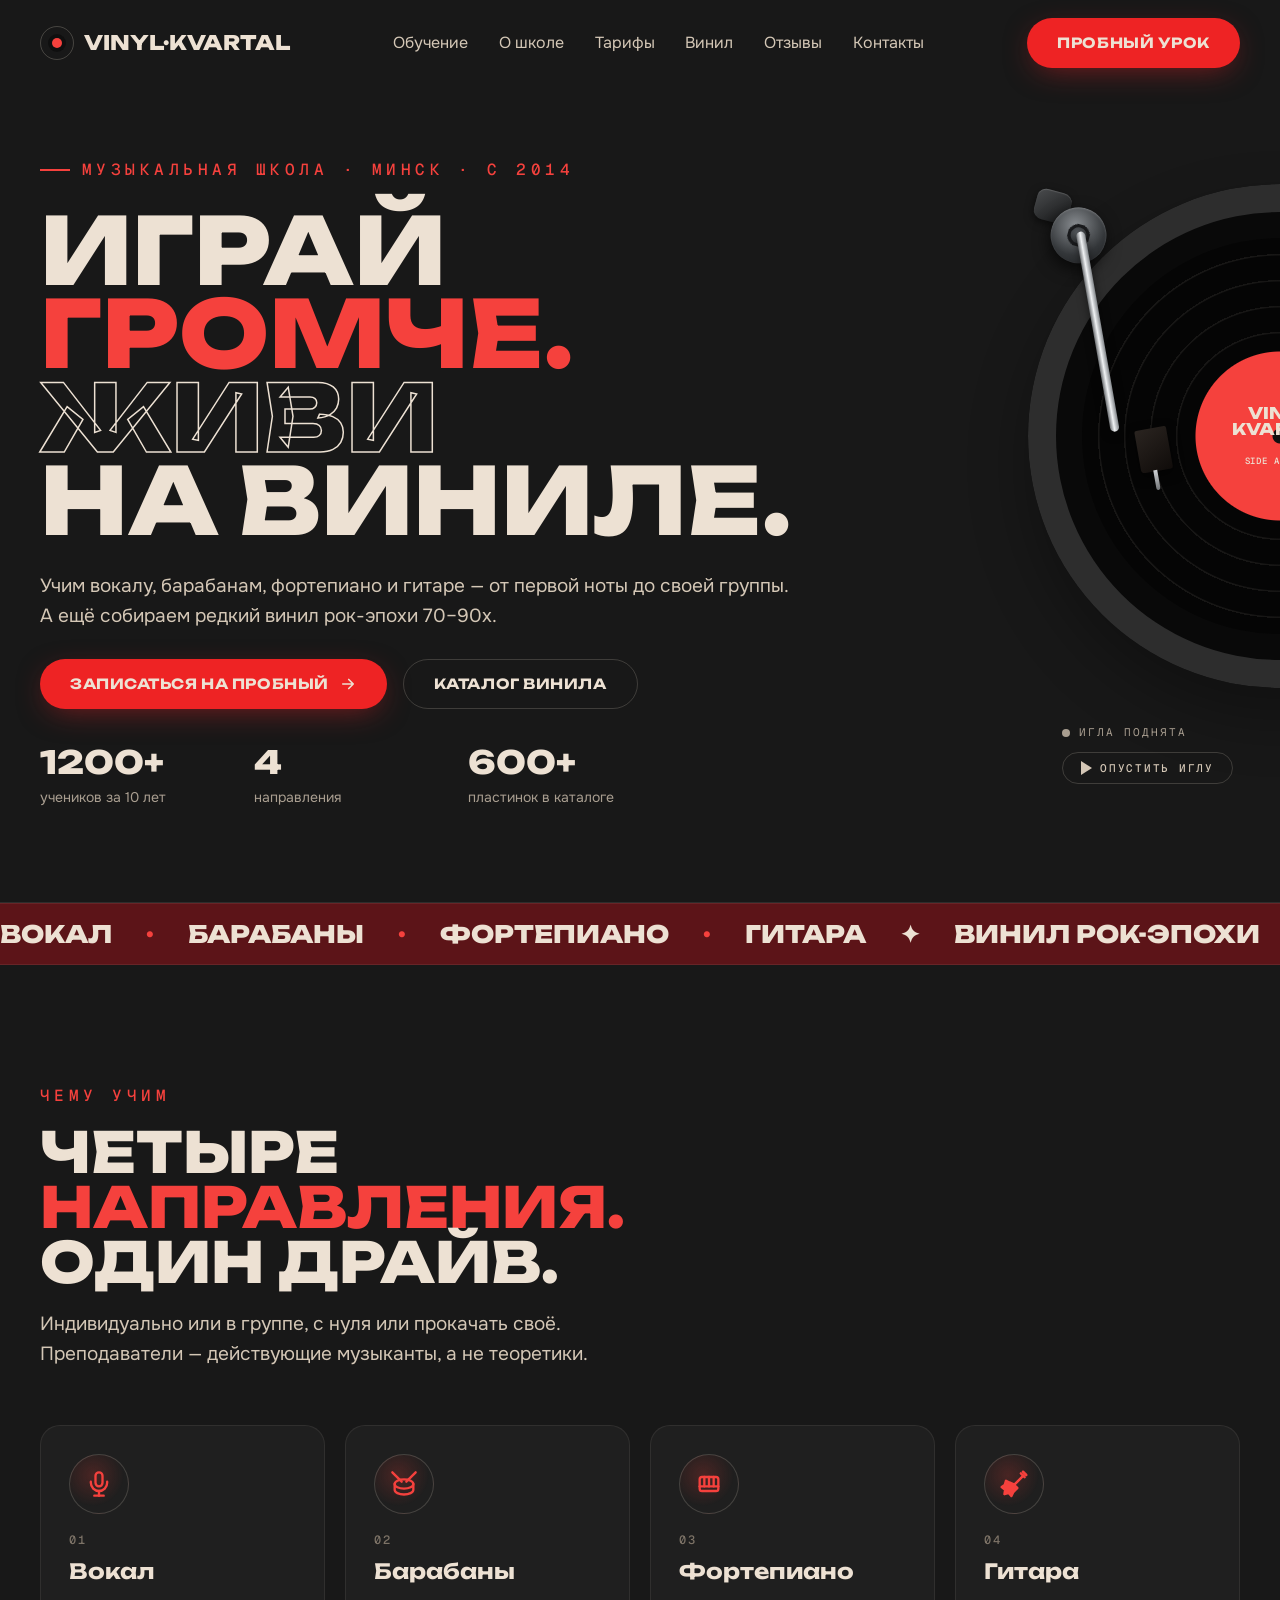
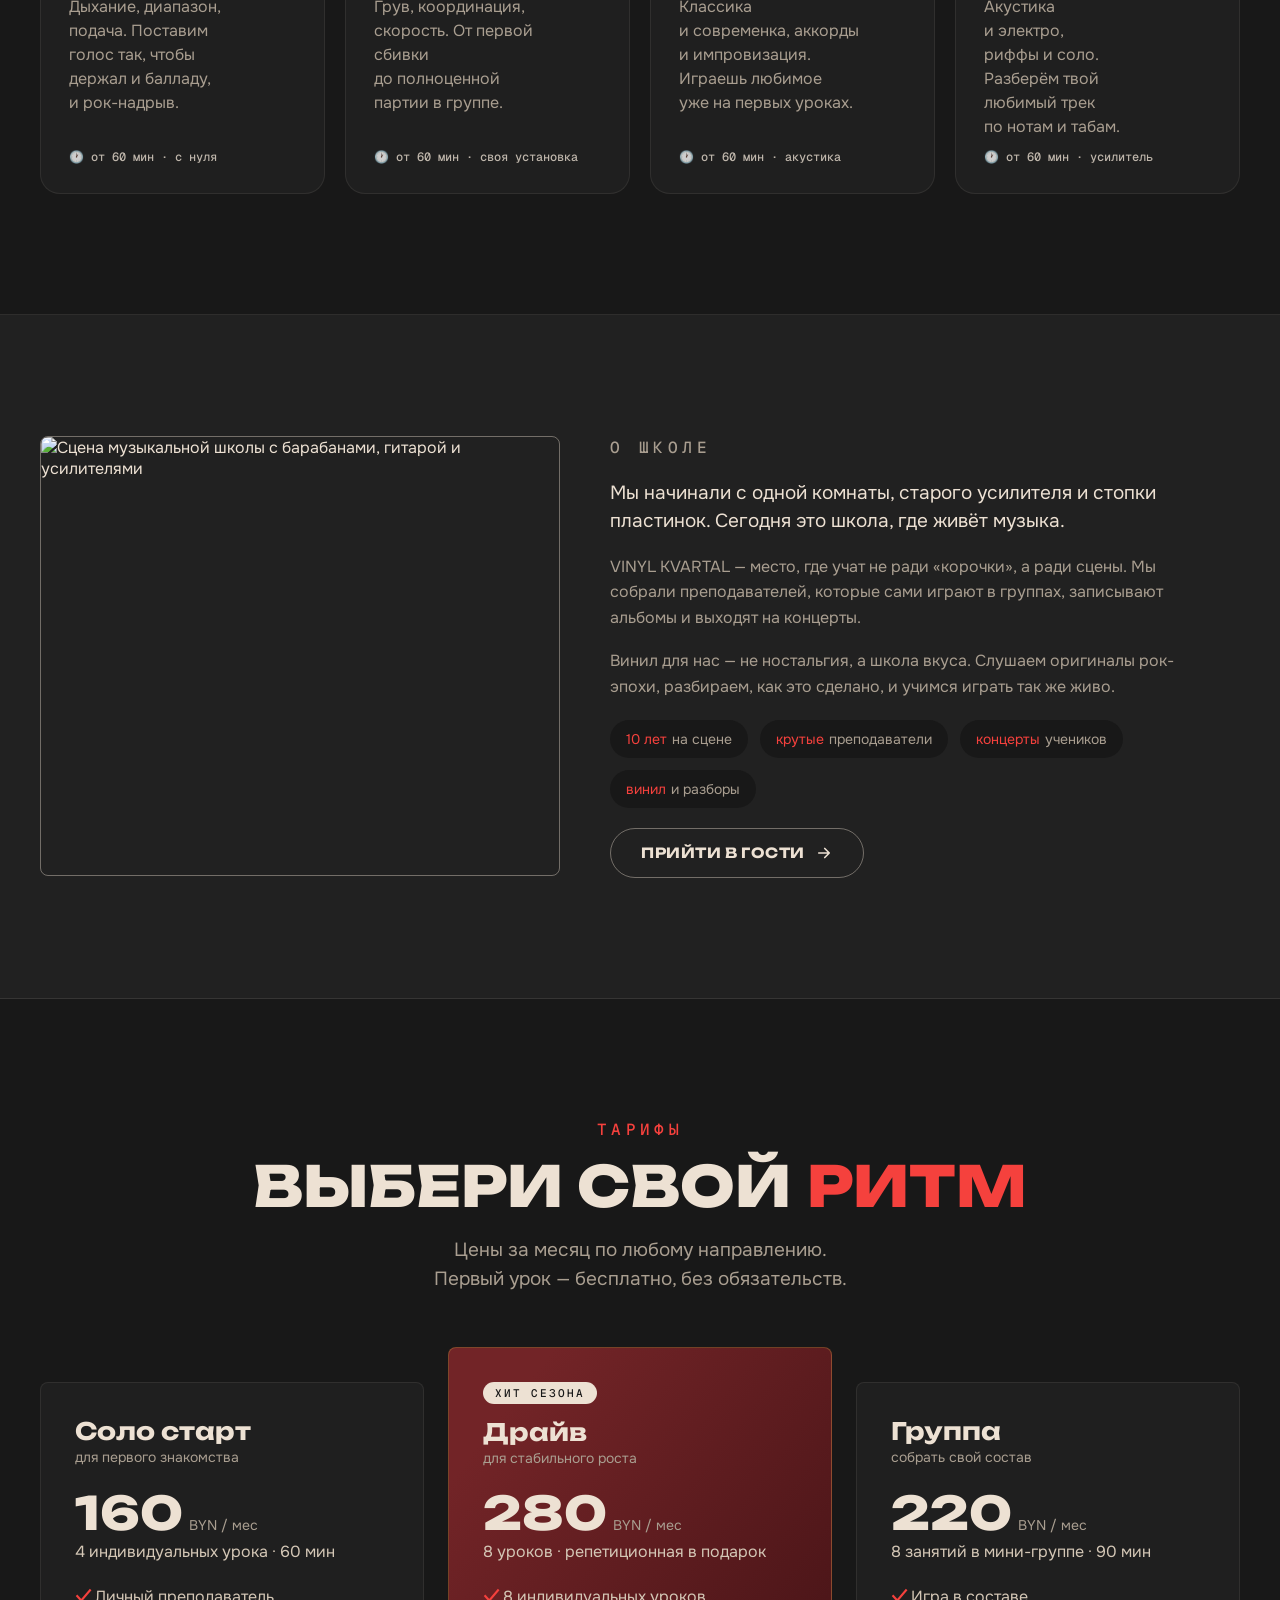
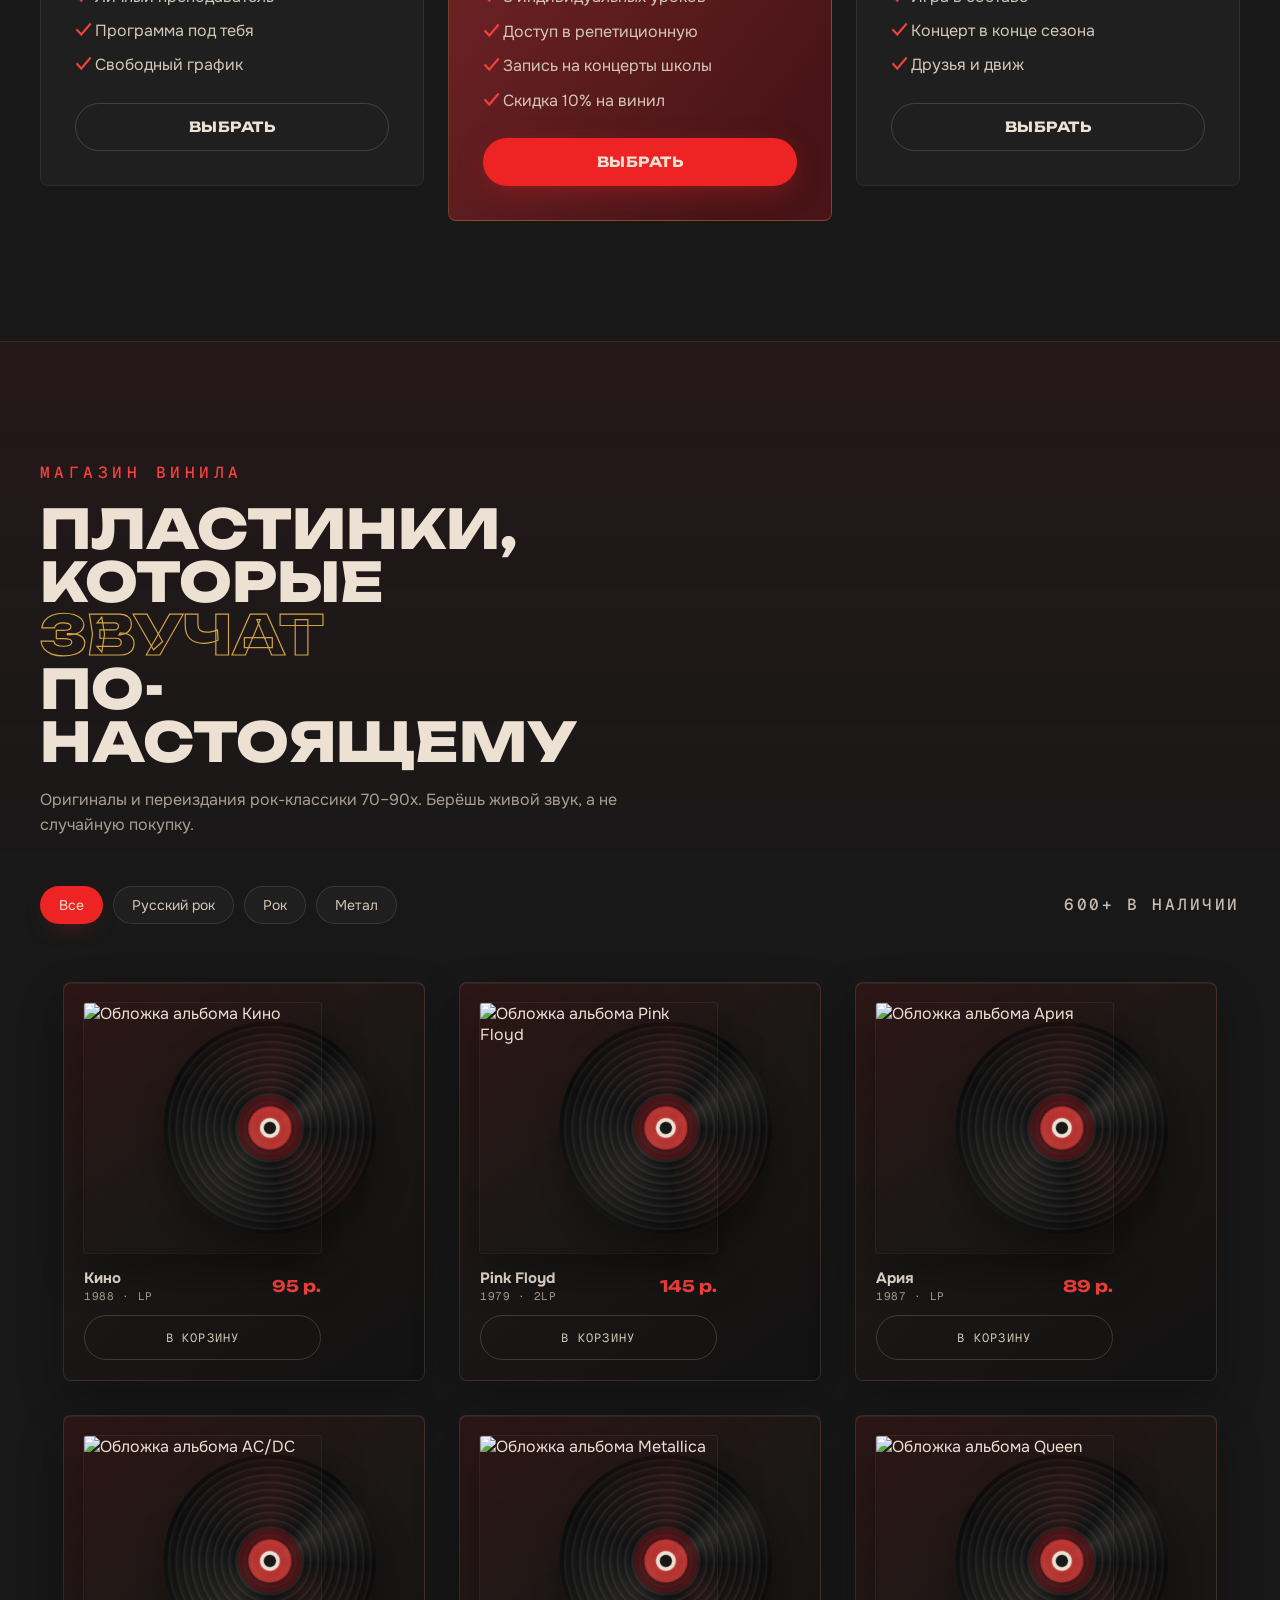
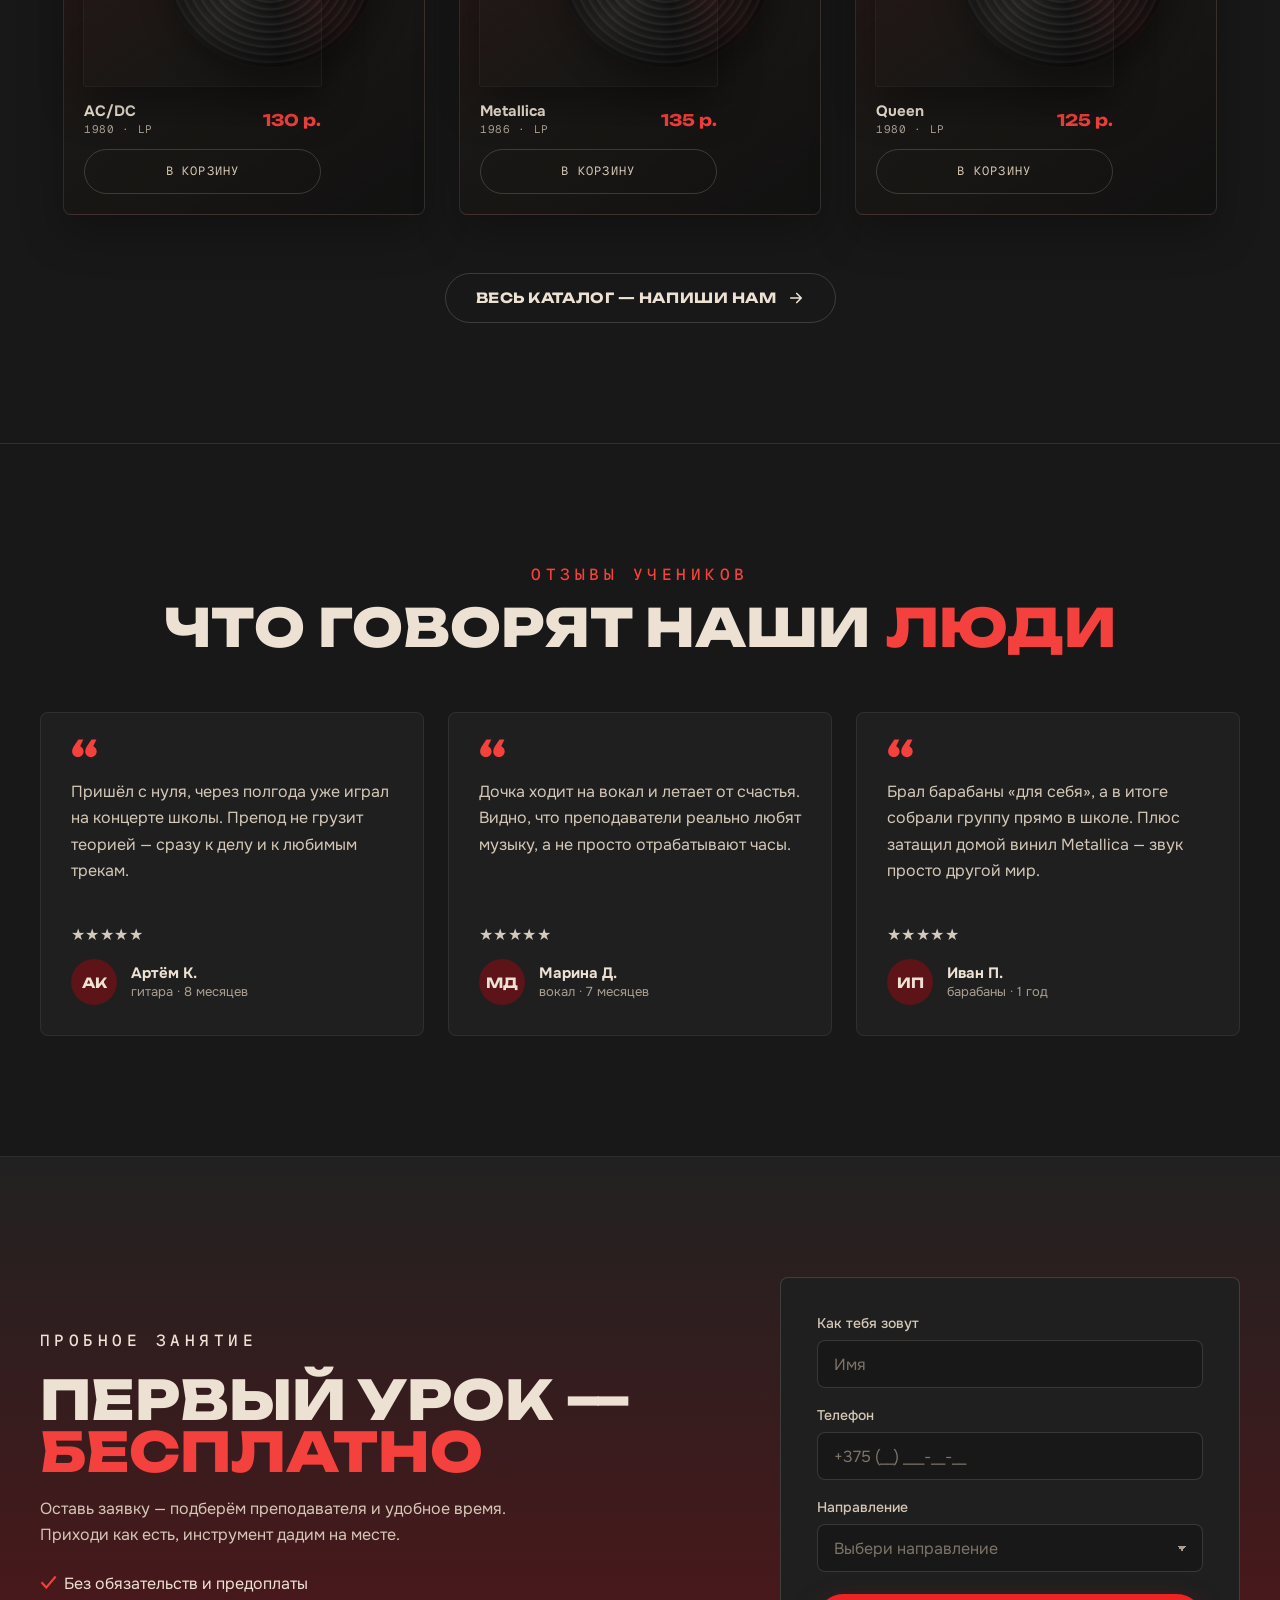
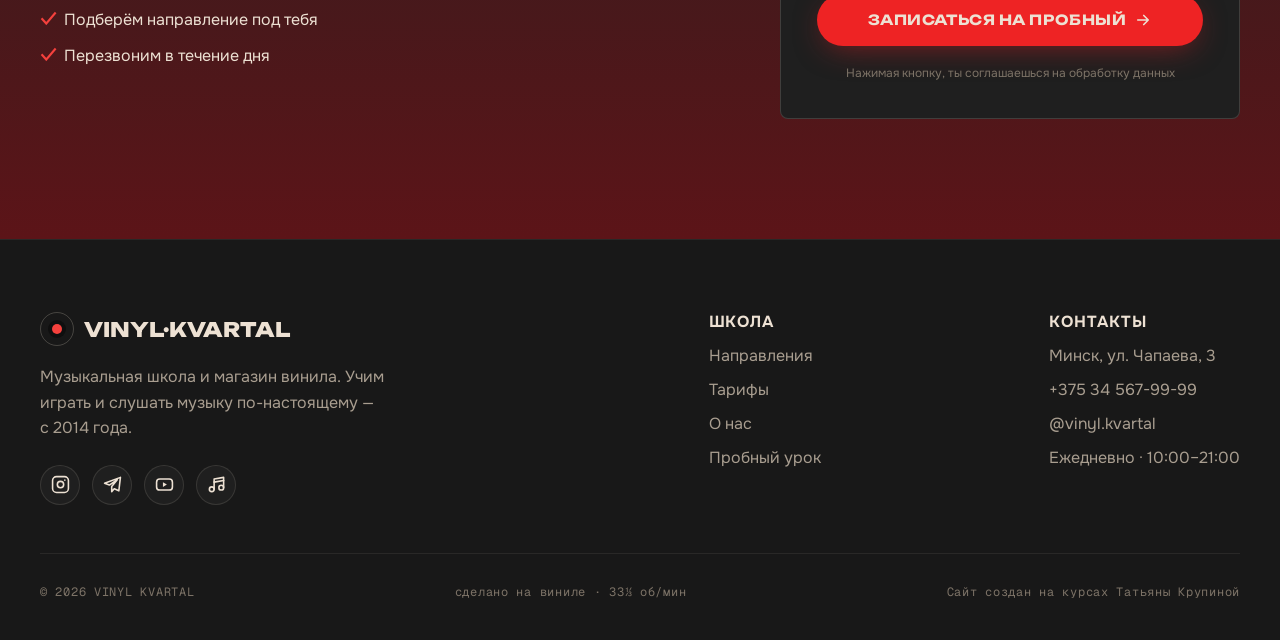
==== index.html @ dd34b698 "Add files via upload" ====
<!doctype html>
<html lang="ru">
  <head>
    <meta charset="utf-8" />
    <meta name="viewport" content="width=device-width, initial-scale=1" />
    <title>VINYL·KVARTAL</title>
    <link rel="preconnect" href="https://fonts.googleapis.com" />
    <link rel="preconnect" href="https://fonts.gstatic.com" crossorigin />
    <link
      href="https://fonts.googleapis.com/css2?family=Geist+Mono:wght@500&family=Onest:wght@400;500;700&family=Unbounded:wght@700;800&display=swap"
      rel="stylesheet"
    />
    <link rel="stylesheet" href="styles.css" />
  </head>
  <body>
    <div class="page-loader" aria-hidden="true">
      <div class="loader-inner">
        <div class="loader-record" aria-hidden="true">
          <span></span>
        </div>
        <p>VINYL KVARTAL</p>
        <small>настраиваем&nbsp;звук</small>
      </div>
    </div>

    <header class="site-header" aria-label="Основная навигация">
      <nav class="nav-wrap">
        <a class="brand" href="#" aria-label="VINYL·KVARTAL">
          <span class="brand-mark" aria-hidden="true"></span>
          <span class="brand-name">VINYL·KVARTAL</span>
        </a>

        <button class="menu-toggle" type="button" aria-label="Открыть меню" aria-expanded="false">
          <span></span>
          <span></span>
        </button>

        <div class="nav-links">
          <a href="#learn">Обучение</a>
          <a href="#about">О&nbsp;школе</a>
          <a href="#pricing">Тарифы</a>
          <a href="#vinyl">Винил</a>
          <a href="#reviews">Отзывы</a>
          <a href="#contacts">Контакты</a>
        </div>

        <a class="header-cta" href="#trial">Пробный урок</a>
      </nav>
    </header>

    <main>
      <section class="hero" aria-labelledby="hero-title">
        <div class="hero-wrap">
          <div class="hero-copy">
            <p class="kicker"><span></span>Музыкальная школа · Минск · с&nbsp;2014</p>

            <h1 id="hero-title">
              <span>Играй</span>
              <span class="accent">громче.</span>
              <span class="outline">живи</span>
              <span>на&nbsp;виниле.</span>
            </h1>

            <p class="hero-text">
              Учим вокалу, барабанам, фортепиано и&nbsp;гитаре — от&nbsp;первой ноты до&nbsp;своей группы.
              А&nbsp;ещё собираем редкий винил рок-эпохи 70–90х.
            </p>

            <div class="hero-actions">
              <a class="primary-action" href="#trial">
                Записаться на&nbsp;пробный
                <svg viewBox="0 0 24 24" aria-hidden="true">
                  <path d="M5 12h14M13 6l6 6-6 6"></path>
                </svg>
              </a>
              <a class="ghost-action" href="#vinyl">Каталог винила</a>
            </div>

            <dl class="hero-stats">
              <div>
                <dt>1200+</dt>
                <dd>учеников за&nbsp;10 лет</dd>
              </div>
              <div>
                <dt>4</dt>
                <dd>направления</dd>
              </div>
              <div>
                <dt>600+</dt>
                <dd>пластинок в&nbsp;каталоге</dd>
              </div>
            </dl>
          </div>

          <div class="turntable" aria-label="Интерактивная виниловая пластинка">
            <div class="record" aria-hidden="true">
              <div class="record-label">
                <strong>VINYL<br />KVARTAL</strong>
                <span>SIDE A · 33⅓</span>
              </div>
            </div>

            <div class="tonearm" aria-hidden="true">
              <span class="weight"></span>
              <span class="pivot"></span>
              <span class="arm"></span>
              <span class="head"></span>
            </div>

            <div class="deck-controls">
              <div class="deck-caption">
                <span class="dot" aria-hidden="true"></span>
                <span class="txt-play">игла поднята</span>
                <span class="txt-stop">пластинка играет</span>
              </div>
              <button
                class="record-button"
                type="button"
                aria-label="Опустить иглу и запустить пластинку"
                aria-pressed="false"
              >
                <span class="play-icon" aria-hidden="true"></span>
                <span>Опустить иглу</span>
              </button>
            </div>
          </div>
        </div>
      </section>

      <div class="marquee" aria-hidden="true">
        <div class="marquee-track">
          <span>Вокал <i>·</i> Барабаны <i>·</i> Фортепиано <i>·</i> Гитара <span class="star">✦</span></span>
          <span>Винил рок-эпохи <i>·</i> Концерты учеников <i>·</i> Своя группа за&nbsp;год <span class="star">✦</span></span>
          <span>Вокал <i>·</i> Барабаны <i>·</i> Фортепиано <i>·</i> Гитара <span class="star">✦</span></span>
          <span>Винил рок-эпохи <i>·</i> Концерты учеников <i>·</i> Своя группа за&nbsp;год <span class="star">✦</span></span>
        </div>
      </div>

      <section class="directions" id="learn" aria-labelledby="directions-title">
        <div class="directions-wrap">
          <div class="section-head">
            <p class="section-kicker">Чему учим</p>
            <h2 id="directions-title">
              <span>Четыре</span>
              <span class="accent">направления.</span>
              <span>Один драйв.</span>
            </h2>
            <p>
              Индивидуально или в&nbsp;группе, с&nbsp;нуля или прокачать своё. Преподаватели — действующие
              музыканты, а&nbsp;не теоретики.
            </p>
          </div>

          <div class="directions-grid">
            <article class="direction-card">
              <div class="direction-icon" aria-hidden="true">
                <svg viewBox="0 0 24 24">
                  <path d="M12 2a3 3 0 0 0-3 3v6a3 3 0 0 0 6 0V5a3 3 0 0 0-3-3Z"></path>
                  <path d="M19 10v1a7 7 0 0 1-14 0v-1"></path>
                  <path d="M12 18v4"></path>
                  <path d="M8 22h8"></path>
                </svg>
              </div>
              <div class="direction-body">
                <span class="direction-number">01</span>
                <h3>Вокал</h3>
                <p>Дыхание, диапазон,<br />подача. Поставим<br />голос так, чтобы<br />держал и&nbsp;балладу,<br />и&nbsp;рок-надрыв.</p>
                <small>🕐 от&nbsp;60 мин · с&nbsp;нуля</small>
              </div>
            </article>

            <article class="direction-card">
              <div class="direction-icon" aria-hidden="true">
                <svg viewBox="0 0 24 24">
                  <path d="m2 2 8 8"></path>
                  <path d="m22 2-8 8"></path>
                  <ellipse cx="12" cy="12" rx="8" ry="4"></ellipse>
                  <path d="M4 12v5c0 2.2 3.6 4 8 4s8-1.8 8-4v-5"></path>
                </svg>
              </div>
              <div class="direction-body">
                <span class="direction-number">02</span>
                <h3>Барабаны</h3>
                <p>Грув, координация,<br />скорость. От&nbsp;первой<br />сбивки<br />до&nbsp;полноценной<br />партии в&nbsp;группе.</p>
                <small>🕐 от&nbsp;60 мин · своя установка</small>
              </div>
            </article>

            <article class="direction-card">
              <div class="direction-icon" aria-hidden="true">
                <svg viewBox="0 0 24 24">
                  <rect x="4" y="6" width="16" height="12" rx="2"></rect>
                  <path d="M8 6v8"></path>
                  <path d="M12 6v8"></path>
                  <path d="M16 6v8"></path>
                  <path d="M4 14h16"></path>
                </svg>
              </div>
              <div class="direction-body">
                <span class="direction-number">03</span>
                <h3>Фортепиано</h3>
                <p>Классика<br />и&nbsp;современка, аккорды<br />и&nbsp;импровизация.<br />Играешь любимое<br />уже на&nbsp;первых уроках.</p>
                <small>🕐 от&nbsp;60 мин · акустика</small>
              </div>
            </article>

            <article class="direction-card">
              <div class="direction-icon" aria-hidden="true">
                <svg class="electric-guitar-icon" viewBox="0 0 24 24">
                  <path class="guitar-body" d="M8.3 10.8 5.6 9.4 4.6 12.8 2.2 14.5l2.7 2.2-.5 3.4 3.5-1 2 2.5 1.5-3.2 3.2-3.2-3.1-3.1-3.2-1.3Z"></path>
                  <path d="m12.5 12.3 7-7"></path>
                  <path d="m17.5 3.5 3 3"></path>
                  <path d="m19.2 2.2 2.6 2.6"></path>
                  <circle cx="7.6" cy="15.6" r="1.2"></circle>
                </svg>
              </div>
              <div class="direction-body">
                <span class="direction-number">04</span>
                <h3>Гитара</h3>
                <p>Акустика<br />и&nbsp;электро,<br />риффы и&nbsp;соло.<br />Разберём твой<br />любимый трек<br />по&nbsp;нотам и&nbsp;табам.</p>
                <small>🕐 от&nbsp;60 мин · усилитель</small>
              </div>
            </article>
          </div>
        </div>
      </section>

      <section class="about" id="about" aria-labelledby="about-title">
        <div class="about-wrap">
          <div class="about-grid">
            <figure class="about-photo">
              <img src="assets/about-studio.png" alt="Сцена музыкальной школы с барабанами, гитарой и усилителями" />
            </figure>

            <div class="about-body">
              <p class="about-kicker">О&nbsp;школе</p>
              <h2 id="about-title" class="visually-hidden">О&nbsp;школе VINYL KVARTAL</h2>
              <p class="about-lead">
                Мы начинали с&nbsp;одной комнаты, старого усилителя и&nbsp;стопки пластинок. Сегодня это школа,
                где живёт музыка.
              </p>
              <p>
                VINYL KVARTAL — место, где учат не&nbsp;ради «корочки», а&nbsp;ради сцены. Мы собрали преподавателей,
                которые сами играют в&nbsp;группах, записывают альбомы и&nbsp;выходят на&nbsp;концерты.
              </p>
              <p>
                Винил для&nbsp;нас — не&nbsp;ностальгия, а&nbsp;школа вкуса. Слушаем оригиналы рок-эпохи, разбираем,
                как это сделано, и&nbsp;учимся играть так же живо.
              </p>

              <div class="about-tags" aria-label="Особенности школы">
                <span><strong>10 лет</strong> на&nbsp;сцене</span>
                <span><strong>крутые</strong> преподаватели</span>
                <span><strong>концерты</strong> учеников</span>
                <span><strong>винил</strong> и&nbsp;разборы</span>
              </div>

              <a class="about-action" href="#contacts">
                Прийти в&nbsp;гости
                <svg viewBox="0 0 24 24" aria-hidden="true">
                  <path d="M5 12h14M13 6l6 6-6 6"></path>
                </svg>
              </a>
            </div>
          </div>
        </div>
      </section>

      <section class="pricing" id="pricing" aria-labelledby="pricing-title">
        <div class="pricing-wrap">
          <div class="pricing-head">
            <p class="section-kicker">Тарифы</p>
            <h2 id="pricing-title" class="pricing-title">
              <span>Выбери свой</span>
              <span class="accent">ритм</span>
            </h2>
            <p>
              Цены за&nbsp;месяц по&nbsp;любому направлению.<br />
              Первый урок — бесплатно, без&nbsp;обязательств.
            </p>
          </div>

          <div class="plans-grid">
            <article class="plan-card">
              <h3>Соло старт</h3>
              <p class="plan-subtitle">для&nbsp;первого знакомства</p>
              <p class="plan-price"><strong>160</strong><span>BYN / мес</span></p>
              <p class="plan-note">4 индивидуальных урока · 60 мин</p>
              <ul class="plan-list">
                <li>Личный преподаватель</li>
                <li>Программа под&nbsp;тебя</li>
                <li>Свободный график</li>
              </ul>
              <a class="plan-action" href="#trial">Выбрать</a>
            </article>

            <article class="plan-card plan-card-featured">
              <span class="plan-badge">Хит сезона</span>
              <h3>Драйв</h3>
              <p class="plan-subtitle">для&nbsp;стабильного роста</p>
              <p class="plan-price"><strong>280</strong><span>BYN / мес</span></p>
              <p class="plan-note">8 уроков · репетиционная в&nbsp;подарок</p>
              <ul class="plan-list">
                <li>8 индивидуальных уроков</li>
                <li>Доступ в&nbsp;репетиционную</li>
                <li>Запись на&nbsp;концерты школы</li>
                <li>Скидка 10% на&nbsp;винил</li>
              </ul>
              <a class="plan-action plan-action-filled" href="#trial">Выбрать</a>
            </article>

            <article class="plan-card">
              <h3>Группа</h3>
              <p class="plan-subtitle">собрать свой состав</p>
              <p class="plan-price"><strong>220</strong><span>BYN / мес</span></p>
              <p class="plan-note">8 занятий в&nbsp;мини-группе · 90 мин</p>
              <ul class="plan-list">
                <li>Игра в&nbsp;составе</li>
                <li>Концерт в&nbsp;конце сезона</li>
                <li>Друзья и&nbsp;движ</li>
              </ul>
              <a class="plan-action" href="#trial">Выбрать</a>
            </article>
          </div>
        </div>
      </section>

      <section class="catalog" id="vinyl" aria-labelledby="catalog-title">
        <div class="catalog-wrap">
          <div class="catalog-head">
            <p class="section-kicker">Магазин винила</p>
            <h2 id="catalog-title" class="catalog-title">
              <span>Пластинки,</span>
              <span>которые <span class="outline-gold">звучат</span></span>
              <span>по-настоящему</span>
            </h2>
            <p>
              Оригиналы и&nbsp;переиздания рок-классики 70–90х. Берёшь живой звук,
              а&nbsp;не случайную покупку.
            </p>
          </div>

          <div class="catalog-bar">
            <div class="catalog-chips" aria-label="Фильтр каталога">
              <button class="catalog-chip catalog-chip-active" type="button">Все</button>
              <button class="catalog-chip" type="button">Русский рок</button>
              <button class="catalog-chip" type="button">Рок</button>
              <button class="catalog-chip" type="button">Метал</button>
            </div>
            <p>600+ в&nbsp;наличии</p>
          </div>

          <div class="records-grid">
            <article class="record-card">
              <div class="record-art">
                <span class="album-disk" aria-hidden="true"></span>
                <img class="album-cover" src="assets/record-kino.png" alt="Обложка альбома Кино" />
              </div>
              <div class="record-meta">
                <div>
                  <h3>Кино</h3>
                  <p>1988 · LP</p>
                </div>
                <strong>95 р.</strong>
              </div>
              <a class="record-buy" href="#contacts">В&nbsp;корзину</a>
            </article>

            <article class="record-card">
              <div class="record-art">
                <span class="album-disk" aria-hidden="true"></span>
                <img class="album-cover" src="assets/record-pink-floyd.png" alt="Обложка альбома Pink Floyd" />
              </div>
              <div class="record-meta">
                <div>
                  <h3>Pink Floyd</h3>
                  <p>1979 · 2LP</p>
                </div>
                <strong>145 р.</strong>
              </div>
              <a class="record-buy" href="#contacts">В&nbsp;корзину</a>
            </article>

            <article class="record-card">
              <div class="record-art">
                <span class="album-disk" aria-hidden="true"></span>
                <img class="album-cover" src="assets/record-aria.png" alt="Обложка альбома Ария" />
              </div>
              <div class="record-meta">
                <div>
                  <h3>Ария</h3>
                  <p>1987 · LP</p>
                </div>
                <strong>89 р.</strong>
              </div>
              <a class="record-buy" href="#contacts">В&nbsp;корзину</a>
            </article>

            <article class="record-card">
              <div class="record-art">
                <span class="album-disk" aria-hidden="true"></span>
                <img class="album-cover" src="assets/record-acdc.png" alt="Обложка альбома AC/DC" />
              </div>
              <div class="record-meta">
                <div>
                  <h3>AC/DC</h3>
                  <p>1980 · LP</p>
                </div>
                <strong>130 р.</strong>
              </div>
              <a class="record-buy" href="#contacts">В&nbsp;корзину</a>
            </article>

            <article class="record-card">
              <div class="record-art">
                <span class="album-disk" aria-hidden="true"></span>
                <img class="album-cover" src="assets/record-metallica.png" alt="Обложка альбома Metallica" />
              </div>
              <div class="record-meta">
                <div>
                  <h3>Metallica</h3>
                  <p>1986 · LP</p>
                </div>
                <strong>135 р.</strong>
              </div>
              <a class="record-buy" href="#contacts">В&nbsp;корзину</a>
            </article>

            <article class="record-card">
              <div class="record-art">
                <span class="album-disk" aria-hidden="true"></span>
                <img class="album-cover" src="assets/record-queen.png" alt="Обложка альбома Queen" />
              </div>
              <div class="record-meta">
                <div>
                  <h3>Queen</h3>
                  <p>1980 · LP</p>
                </div>
                <strong>125 р.</strong>
              </div>
              <a class="record-buy" href="#contacts">В&nbsp;корзину</a>
            </article>
          </div>

          <div class="catalog-foot">
            <a href="#contacts">
              Весь каталог — напиши&nbsp;нам
              <svg viewBox="0 0 24 24" aria-hidden="true">
                <path d="M5 12h14M13 6l6 6-6 6"></path>
              </svg>
            </a>
          </div>
        </div>
      </section>

      <section class="reviews" id="reviews" aria-labelledby="reviews-title">
        <div class="reviews-wrap">
          <div class="reviews-head">
            <p class="section-kicker">Отзывы учеников</p>
            <h2 id="reviews-title" class="reviews-title">
              <span>Что говорят наши</span>
              <span class="accent">люди</span>
            </h2>
          </div>

          <div class="reviews-grid">
            <article class="review-card">
              <p class="review-quote" aria-hidden="true">“</p>
              <blockquote>
                Пришёл с&nbsp;нуля, через полгода уже играл на&nbsp;концерте школы. Препод не&nbsp;грузит
                теорией — сразу к&nbsp;делу и&nbsp;к&nbsp;любимым трекам.
              </blockquote>
              <p class="review-stars" aria-label="Оценка 5 из 5">★★★★★</p>
              <div class="review-author">
                <span class="review-avatar">АК</span>
                <div>
                  <h3>Артём К.</h3>
                  <p>гитара · 8 месяцев</p>
                </div>
              </div>
            </article>

            <article class="review-card">
              <p class="review-quote" aria-hidden="true">“</p>
              <blockquote>
                Дочка ходит на&nbsp;вокал и&nbsp;летает от&nbsp;счастья. Видно, что преподаватели реально
                любят музыку, а&nbsp;не просто отрабатывают часы.
              </blockquote>
              <p class="review-stars" aria-label="Оценка 5 из 5">★★★★★</p>
              <div class="review-author">
                <span class="review-avatar">МД</span>
                <div>
                  <h3>Марина Д.</h3>
                  <p>вокал · 7 месяцев</p>
                </div>
              </div>
            </article>

            <article class="review-card">
              <p class="review-quote" aria-hidden="true">“</p>
              <blockquote>
                Брал барабаны «для&nbsp;себя», а&nbsp;в&nbsp;итоге собрали группу прямо в&nbsp;школе. Плюс
                затащил домой винил Metallica — звук просто другой мир.
              </blockquote>
              <p class="review-stars" aria-label="Оценка 5 из 5">★★★★★</p>
              <div class="review-author">
                <span class="review-avatar">ИП</span>
                <div>
                  <h3>Иван П.</h3>
                  <p>барабаны · 1 год</p>
                </div>
              </div>
            </article>
          </div>
        </div>
      </section>

      <section class="signup" id="contacts" aria-labelledby="signup-title">
        <div class="signup-wrap">
          <div class="signup-inner">
            <div class="signup-copy">
              <p class="signup-kicker">Пробное занятие</p>
              <h2 id="signup-title" class="signup-title">
                <span>Первый урок —</span>
                <span class="accent">бесплатно</span>
              </h2>
              <p>
                Оставь заявку — подберём преподавателя и&nbsp;удобное время. Приходи как есть,
                инструмент дадим на&nbsp;месте.
              </p>
              <ul class="signup-list">
                <li>Без&nbsp;обязательств и&nbsp;предоплаты</li>
                <li>Подберём направление под&nbsp;тебя</li>
                <li>Перезвоним в&nbsp;течение дня</li>
              </ul>
            </div>

            <form class="signup-form" id="trial">
              <label class="signup-field">
                <span>Как тебя зовут</span>
                <input type="text" name="name" placeholder="Имя" autocomplete="name" />
              </label>

              <label class="signup-field">
                <span>Телефон</span>
                <input type="tel" name="phone" placeholder="+375 (__) ___-__-__" autocomplete="tel" />
              </label>

              <label class="signup-field">
                <span>Направление</span>
                <select name="direction" aria-label="Выбери направление">
                  <option value="">Выбери направление</option>
                  <option value="vocal">Вокал</option>
                  <option value="drums">Барабаны</option>
                  <option value="piano">Фортепиано</option>
                  <option value="guitar">Гитара</option>
                </select>
              </label>

              <button class="signup-submit" type="submit">
                Записаться на&nbsp;пробный
                <svg viewBox="0 0 24 24" aria-hidden="true">
                  <path d="M5 12h14M13 6l6 6-6 6"></path>
                </svg>
              </button>
              <p class="signup-note">Нажимая кнопку, ты соглашаешься на&nbsp;обработку данных</p>
            </form>
          </div>
        </div>
      </section>
    </main>

    <footer class="site-footer">
      <div class="footer-wrap">
        <div class="footer-grid">
          <div class="footer-brand">
            <a class="brand" href="#" aria-label="VINYL·KVARTAL">
              <span class="brand-mark" aria-hidden="true"></span>
              <span class="brand-name">VINYL·KVARTAL</span>
            </a>
            <p>
              Музыкальная школа и&nbsp;магазин винила. Учим играть и&nbsp;слушать музыку
              по-настоящему — с&nbsp;2014 года.
            </p>
            <div class="footer-socials" aria-label="Социальные сети">
              <a href="#" aria-label="Instagram">
                <svg viewBox="0 0 24 24" aria-hidden="true">
                  <rect x="2" y="2" width="20" height="20" rx="5"></rect>
                  <circle cx="12" cy="12" r="4"></circle>
                  <circle cx="17.5" cy="6.5" r="1" fill="currentColor" stroke="none"></circle>
                </svg>
              </a>
              <a href="#" aria-label="Telegram">
                <svg viewBox="0 0 24 24" aria-hidden="true">
                  <path d="M22 3 2 10.5l6 2.2L18 6l-7 8.5V21l3.2-3.6L20 20z"></path>
                </svg>
              </a>
              <a href="#" aria-label="YouTube">
                <svg viewBox="0 0 24 24" aria-hidden="true">
                  <rect x="2" y="5" width="20" height="14" rx="4"></rect>
                  <path d="M10 9l5 3-5 3z" fill="currentColor" stroke="none"></path>
                </svg>
              </a>
              <a href="#" aria-label="Музыка">
                <svg viewBox="0 0 24 24" aria-hidden="true">
                  <path d="M9 18V5l12-2v13"></path>
                  <path d="m9 9 12-2"></path>
                  <circle cx="6" cy="18" r="3"></circle>
                  <circle cx="18" cy="16" r="3"></circle>
                </svg>
              </a>
            </div>
          </div>

          <nav class="footer-col" aria-label="Школа">
            <h2>Школа</h2>
            <a href="#learn">Направления</a>
            <a href="#pricing">Тарифы</a>
            <a href="#about">О&nbsp;нас</a>
            <a href="#trial">Пробный урок</a>
          </nav>

          <address class="footer-col footer-contacts">
            <h2>Контакты</h2>
            <p>Минск, ул. Чапаева, 3</p>
            <a href="tel:+375345679999">+375 34 567-99-99</a>
            <a href="#contacts">@vinyl.kvartal</a>
            <p>Ежедневно · 10:00–21:00</p>
          </address>
        </div>

        <div class="footer-bottom">
          <p>© 2026 VINYL KVARTAL</p>
          <p>сделано на&nbsp;виниле · 33⅓ об/мин</p>
          <p class="footer-credit">Сайт создан на&nbsp;курсах Татьяны Крупиной</p>
        </div>
      </div>
    </footer>

    <script src="script.js"></script>
  </body>
</html>
---- styles.css ----
:root {
  --ink: #181818;
  --cream: #ede1d3;
  --muted: #d4c7b6;
  --muted-2: #a99e90;
  --red: #f5413d;
  --button-red: #ee2324;
  --red-bright: #f5413d;
  --red-deep: #aa1f23;
  --bordeaux: #5c1418;
  --wine: #5c1418;
  --line: rgba(237, 225, 211, 0.18);
  --line-2: rgba(237, 225, 211, 0.08);
  --ease: cubic-bezier(0.22, 0.61, 0.36, 1);
  --spring: cubic-bezier(0.34, 1.56, 0.64, 1);
  --shell: min(1200px, calc(100vw - 48px));
}

* {
  box-sizing: border-box;
}

html {
  min-width: 320px;
  background: var(--ink);
  color: var(--cream);
  scroll-behavior: smooth;
}

body {
  margin: 0;
  font-family: "Onest", Arial, sans-serif;
  background: var(--ink);
  color: var(--cream);
}

@media (hover: hover) and (pointer: fine) {
  body {
    cursor: url("data:image/svg+xml,%3Csvg xmlns='http://www.w3.org/2000/svg' width='32' height='32' viewBox='0 0 32 32'%3E%3Cpath fill='%23ede1d3' stroke='%23181818' stroke-width='1.55' stroke-linejoin='round' d='M5.2 3.4 27 12.6c2.2.9 2.7 3.7 1 5.4l-9.7 9.7c-1.8 1.8-4.8 1.1-5.8-1.2L3.3 5.3c-.6-1.4.5-2.5 1.9-1.9Z'/%3E%3Cpath fill='%23f5413d' d='M7.2 6.5 24.1 13.7c1.5.6 1.8 2.4.7 3.5l-7.5 7.5c-1.2 1.2-3.1.8-3.8-.8L6.3 7.7c-.3-.8.1-1.5.9-1.2Z' opacity='.84'/%3E%3Cpath fill='%23ede1d3' d='M9 8.3 19.3 12.7c.8.3.8 1.2.1 1.4-3.7.8-8.1-1.4-10.8-4.7-.5-.6-.3-1.4.4-1.1Z' opacity='.36'/%3E%3C/svg%3E") 5 4, auto;
  }

  a,
  button,
  label,
  [role="button"] {
    cursor: url("data:image/svg+xml,%3Csvg xmlns='http://www.w3.org/2000/svg' width='32' height='32' viewBox='0 0 32 32'%3E%3Cpath fill='%23f5413d' stroke='%23ede1d3' stroke-width='1.5' stroke-linejoin='round' d='M5.2 3.4 27 12.6c2.2.9 2.7 3.7 1 5.4l-9.7 9.7c-1.8 1.8-4.8 1.1-5.8-1.2L3.3 5.3c-.6-1.4.5-2.5 1.9-1.9Z'/%3E%3Cpath fill='%23181818' d='M7.2 6.5 24.1 13.7c1.5.6 1.8 2.4.7 3.5l-7.5 7.5c-1.2 1.2-3.1.8-3.8-.8L6.3 7.7c-.3-.8.1-1.5.9-1.2Z' opacity='.9'/%3E%3Cpath fill='%23ede1d3' d='M9 8.3 19.3 12.7c.8.3.8 1.2.1 1.4-3.7.8-8.1-1.4-10.8-4.7-.5-.6-.3-1.4.4-1.1Z' opacity='.42'/%3E%3C/svg%3E") 5 4, pointer;
  }
}

.cursor-spark {
  position: fixed;
  z-index: 10000;
  top: 0;
  left: 0;
  pointer-events: none;
  will-change: transform, opacity;
}

.cursor-spark {
  width: 18px;
  height: 3px;
  border-radius: 999px;
  background: linear-gradient(90deg, rgba(237, 225, 211, 0), rgba(237, 225, 211, 0.95) 42%, rgba(245, 65, 61, 0.9));
  box-shadow: 0 0 12px rgba(245, 65, 61, 0.42);
  transform: translate(-50%, -50%) rotate(var(--angle)) scaleX(var(--scale));
  animation: cursorSpark 680ms var(--ease) forwards;
}

a {
  color: inherit;
  text-decoration: none;
}

.page-loader {
  position: fixed;
  z-index: 9999;
  inset: 0;
  display: grid;
  place-items: center;
  background:
    radial-gradient(circle at 50% 46%, rgba(92, 20, 24, 0.36), transparent 34%),
    linear-gradient(135deg, #181818 0%, #211d1a 48%, #101010 100%);
  color: var(--cream);
  opacity: 1;
  pointer-events: auto;
  transition: opacity 560ms var(--ease), visibility 560ms var(--ease);
  visibility: visible;
  animation: loaderAutoHide 560ms var(--ease) 2.6s forwards;
}

.page-loader.is-hidden {
  opacity: 0;
  pointer-events: none;
  visibility: hidden;
}

.loader-inner {
  display: grid;
  place-items: center;
  gap: 16px;
  padding: 24px;
  text-align: center;
}

.loader-record {
  position: relative;
  width: clamp(124px, 20vw, 190px);
  aspect-ratio: 1;
  border-radius: 50%;
  background:
    radial-gradient(circle at center, #111 0 7px, transparent 8px),
    radial-gradient(circle at center, rgba(245, 65, 61, 0.74) 0 18%, rgba(92, 20, 24, 0.78) 18.5% 27%, transparent 27.5%),
    repeating-radial-gradient(circle at center, transparent 0 16px, rgba(237, 225, 211, 0.08) 17px 18px),
    radial-gradient(circle at center, #050505 0 62%, #151515 63% 86%, #303030 87% 92%, #090909 93%);
  box-shadow:
    inset 0 0 0 14px #272727,
    inset 0 0 0 30px #090909,
    0 28px 70px rgba(0, 0, 0, 0.46);
  animation: loaderSpin 1.45s linear infinite;
}

.loader-record::before {
  position: absolute;
  inset: -12px;
  content: "";
  border: 1px solid rgba(237, 225, 211, 0.12);
  border-radius: 50%;
}

.loader-record span {
  position: absolute;
  top: 18%;
  right: 18%;
  width: 9%;
  aspect-ratio: 1;
  border-radius: 50%;
  background: rgba(237, 225, 211, 0.72);
}

.loader-inner p {
  margin: 8px 0 0;
  font-family: "Unbounded", Arial, sans-serif;
  font-size: clamp(18px, 4vw, 28px);
  font-weight: 800;
  letter-spacing: 0;
}

.loader-inner small {
  color: var(--muted-2);
  font-family: "Geist Mono", Consolas, monospace;
  font-size: 12px;
  letter-spacing: 0.22em;
  text-transform: uppercase;
}

.site-header {
  position: sticky;
  z-index: 10;
  top: 0;
  display: flex;
  justify-content: center;
  width: 100%;
  background: var(--ink);
}

.nav-wrap {
  display: flex;
  align-items: center;
  justify-content: space-between;
  gap: 28px;
  width: var(--shell);
  min-height: 85px;
}

.brand {
  display: inline-flex;
  align-items: center;
  flex: 0 0 auto;
  gap: 10px;
}

.brand-mark {
  position: relative;
  width: 34px;
  height: 34px;
  border: 1px solid rgba(237, 225, 211, 0.22);
  border-radius: 50%;
}

.brand-mark::before {
  position: absolute;
  inset: 11px;
  content: "";
  border-radius: 50%;
  background: var(--red);
  box-shadow: 0 0 0 4px #0f0f0f;
}

.brand-name {
  font-family: "Unbounded", Arial, sans-serif;
  font-size: 20px;
  font-weight: 800;
  letter-spacing: 0;
  text-transform: uppercase;
}

.nav-links {
  display: flex;
  align-items: center;
  justify-content: center;
  flex: 1 1 auto;
  gap: clamp(18px, 2.4vw, 34px);
  color: var(--muted);
  font-size: 16px;
  white-space: nowrap;
}

.nav-links a {
  position: relative;
  padding: 4px 0;
  transition: color 180ms ease;
}

.nav-links a:hover,
.nav-links a:focus-visible {
  color: var(--cream);
}

.nav-links a::after {
  position: absolute;
  right: 0;
  bottom: -3px;
  left: 0;
  height: 1.5px;
  content: "";
  background: var(--red);
  transform: scaleX(0);
  transform-origin: left;
  transition: transform 220ms var(--ease);
}

.nav-links a:hover::after,
.nav-links a:focus-visible::after {
  transform: scaleX(1);
}

.header-cta,
.primary-action,
.ghost-action {
  display: inline-flex;
  align-items: center;
  justify-content: center;
  min-height: 50px;
  border-radius: 999px;
  font-family: "Unbounded", Arial, sans-serif;
  font-size: 14px;
  font-weight: 700;
  letter-spacing: 0.04em;
  line-height: 1;
  text-transform: uppercase;
  white-space: nowrap;
  transition: transform 160ms var(--spring), background 180ms var(--ease), border-color 180ms var(--ease), color 180ms var(--ease), box-shadow 200ms var(--ease);
}

.header-cta {
  flex: 0 0 auto;
  padding: 0 30px;
  background: var(--button-red);
  color: var(--cream);
  box-shadow: 0 8px 30px -8px rgba(200, 31, 36, 0.6);
}

.header-cta:hover,
.header-cta:focus-visible,
.primary-action:hover,
.primary-action:focus-visible,
.signup-submit:hover,
.signup-submit:focus-visible {
  background: var(--red-bright);
  color: var(--cream);
  transform: translateY(-2px);
  box-shadow: 0 14px 40px -8px rgba(226, 59, 52, 0.7);
}

.header-cta:active,
.primary-action:active,
.signup-submit:active {
  background: var(--red-deep);
  transform: scale(0.97);
}

.menu-toggle {
  display: none;
  width: 44px;
  height: 44px;
  border: 1px solid var(--line);
  border-radius: 50%;
  background: transparent;
  cursor: pointer;
  transition: transform 160ms var(--spring), border-color 180ms var(--ease), background 180ms var(--ease), box-shadow 200ms var(--ease);
}

.menu-toggle:hover,
.menu-toggle:focus-visible {
  border-color: var(--button-red);
  background:
    radial-gradient(circle at 50% 50%, rgba(245, 65, 61, 0.2), transparent 62%),
    rgba(238, 35, 36, 0.08);
  box-shadow: 0 10px 26px rgba(0, 0, 0, 0.22), inset 0 0 0 1px rgba(245, 65, 61, 0.08);
  transform: translateY(-2px);
}

.menu-toggle span {
  display: block;
  width: 18px;
  height: 2px;
  margin: 5px auto;
  border-radius: 999px;
  background: var(--cream);
  transition: transform 220ms var(--ease), background 180ms var(--ease), width 180ms var(--ease);
}

.menu-toggle:hover span:first-child,
.menu-toggle:focus-visible span:first-child {
  transform: translateX(-2px) rotate(-10deg);
}

.menu-toggle:hover span:last-child,
.menu-toggle:focus-visible span:last-child {
  transform: translateX(2px) rotate(10deg);
}

.site-header.menu-open .menu-toggle {
  border-color: rgba(245, 65, 61, 0.58);
  background: rgba(92, 20, 24, 0.45);
}

.site-header.menu-open .menu-toggle span:first-child {
  transform: translateY(3.5px) rotate(45deg);
}

.site-header.menu-open .menu-toggle span:last-child {
  transform: translateY(-3.5px) rotate(-45deg);
}

@media (max-width: 1180px) {
  .nav-wrap {
    min-height: 74px;
  }

  .nav-links,
  .header-cta {
    display: none;
  }

  .site-header.menu-open .nav-links {
    position: absolute;
    top: 74px;
    right: 16px;
    left: 16px;
    display: grid;
    grid-template-columns: repeat(2, minmax(0, 1fr));
    gap: 0;
    overflow: hidden;
    border: 1px solid var(--line);
    border-radius: 8px;
    background: #202020;
    box-shadow: 0 24px 50px rgba(0, 0, 0, 0.3);
  }

  .site-header.menu-open .nav-links a {
    min-width: 0;
    padding: 17px 18px 17px 42px;
    border-bottom: 1px solid rgba(237, 225, 211, 0.1);
    white-space: normal;
    transition: transform 180ms var(--ease), background 180ms var(--ease), color 180ms var(--ease);
  }

  .site-header.menu-open .nav-links a::before {
    position: absolute;
    top: 50%;
    left: 18px;
    width: 10px;
    height: 10px;
    content: "";
    border-radius: 50%;
    background: var(--red);
    box-shadow: 0 0 0 4px rgba(245, 65, 61, 0.08);
    opacity: 0.42;
    transform: translateY(-50%) scale(0.48);
    transition: transform 180ms var(--spring), opacity 180ms var(--ease), box-shadow 180ms var(--ease);
  }

  .site-header.menu-open .nav-links a::after {
    display: none;
  }

  .site-header.menu-open .nav-links a:hover,
  .site-header.menu-open .nav-links a:focus-visible {
    background:
      linear-gradient(90deg, rgba(245, 65, 61, 0.16), rgba(92, 20, 24, 0.14) 46%, transparent),
      rgba(237, 225, 211, 0.035);
    color: var(--cream);
    transform: translateX(4px);
  }

  .site-header.menu-open .nav-links a:hover::before,
  .site-header.menu-open .nav-links a:focus-visible::before {
    opacity: 1;
    box-shadow: 0 0 0 6px rgba(245, 65, 61, 0.1);
    transform: translateY(-50%) scale(1);
  }

  .menu-toggle {
    display: block;
  }
}

.hero {
  display: flex;
  justify-content: center;
  min-height: calc(100vh - 85px);
  overflow: hidden;
  border-bottom: 1px solid rgba(237, 225, 211, 0.1);
  background: var(--ink);
}

.hero-wrap {
  position: relative;
  display: grid;
  grid-template-columns: minmax(0, 770px) minmax(330px, 1fr);
  align-items: center;
  width: var(--shell);
  min-height: 805px;
  padding: 74px 0 96px;
}

.hero-copy {
  position: relative;
  z-index: 2;
  display: flex;
  flex-direction: column;
  align-items: flex-start;
  max-width: 765px;
}

.kicker {
  display: flex;
  align-items: center;
  gap: 12px;
  margin: 0 0 28px;
  color: var(--red);
  font-family: "Geist Mono", Consolas, monospace;
  font-size: 16px;
  font-weight: 500;
  letter-spacing: 0.28em;
  line-height: 1.35;
  text-transform: uppercase;
}

.kicker span {
  width: 30px;
  height: 2px;
  flex: 0 0 auto;
  background: var(--red);
}

h1 {
  display: flex;
  flex-direction: column;
  margin: 0;
  font-family: "Unbounded", Arial, sans-serif;
  font-size: clamp(52px, 7.25vw, 96px);
  font-weight: 800;
  letter-spacing: 0;
  line-height: 0.9;
  text-transform: uppercase;
}

h1 .accent {
  color: var(--red);
}

h1 .outline {
  color: transparent;
  -webkit-text-stroke: 1.5px var(--cream);
  text-stroke: 1.5px var(--cream);
}

.hero-text {
  max-width: 765px;
  margin: 28px 0 0;
  color: var(--muted);
  font-size: 19px;
  line-height: 1.6;
}

.hero-actions {
  display: flex;
  flex-wrap: wrap;
  gap: 16px;
  margin-top: 28px;
}

.primary-action {
  gap: 10px;
  min-width: 250px;
  padding: 0 30px;
  background: var(--button-red);
  color: var(--cream);
  box-shadow: 0 8px 30px -8px rgba(200, 31, 36, 0.6);
}

.ghost-action {
  min-width: 190px;
  padding: 0 30px;
  border: 1.5px solid var(--line);
  color: var(--cream);
}

.ghost-action:hover,
.ghost-action:focus-visible,
.about-action:hover,
.about-action:focus-visible,
.catalog-foot a:hover,
.catalog-foot a:focus-visible {
  border-color: var(--button-red);
  color: var(--red-bright);
  transform: translateY(-2px);
}

.hero-stats {
  display: grid;
  grid-template-columns: repeat(3, minmax(0, 170px));
  gap: 44px;
  margin: 34px 0 0;
  padding: 0;
}

.hero-stats div {
  min-width: 0;
}

.hero-stats dt {
  margin: 0;
  font-family: "Unbounded", Arial, sans-serif;
  font-size: 32px;
  font-weight: 800;
  line-height: 1.2;
}

.hero-stats dd {
  margin: 6px 0 0;
  color: var(--muted-2);
  font-size: 14px;
  line-height: 1.3;
}

.turntable {
  --hero-record-size: 540px;
  position: absolute;
  top: 43%;
  right: min(calc(var(--hero-record-size) * -0.5), calc((1200px - 100vw) / 2 - (var(--hero-record-size) * 0.5)));
  width: var(--hero-record-size);
  height: var(--hero-record-size);
  transform: translateY(-50%);
}

.record {
  position: absolute;
  inset: 18px;
  border-radius: 50%;
  background:
    radial-gradient(circle at center, #111 0 7px, transparent 8px),
    radial-gradient(circle at center, var(--red) 0 84px, transparent 85px),
    repeating-radial-gradient(circle at center, transparent 0 24px, rgba(237, 225, 211, 0.08) 25px 26px),
    radial-gradient(circle at center, #050505 0 62%, #101010 63% 86%, #292929 87% 92%, #090909 93%);
  box-shadow:
    inset 0 0 0 28px #2d2d2d,
    inset 0 0 0 54px #090909,
    0 28px 60px rgba(0, 0, 0, 0.3);
  transform-origin: center;
}

.is-playing .record {
  animation: spinRecord 1.6s linear infinite;
}

.record-label {
  position: absolute;
  top: 50%;
  left: 50%;
  display: flex;
  width: 150px;
  height: 150px;
  align-items: center;
  justify-content: center;
  flex-direction: column;
  gap: 18px;
  border-radius: 50%;
  transform: translate(-50%, -50%);
  color: var(--cream);
  text-align: center;
}

.record-label strong {
  font-family: "Unbounded", Arial, sans-serif;
  font-size: 16px;
  font-weight: 800;
  line-height: 1;
}

.record-label span {
  font-family: "Geist Mono", Consolas, monospace;
  font-size: 9px;
  font-weight: 500;
  letter-spacing: 0.1em;
}

.tonearm {
  position: absolute;
  z-index: 5;
  top: 5%;
  left: 5%;
  width: 50%;
  height: 50%;
  transform-origin: 15% 15%;
  transform: rotate(15deg);
  transition: transform 1.1s var(--ease);
}

.is-playing .tonearm {
  transform: rotate(-9deg);
}

.tonearm .pivot {
  position: absolute;
  top: 5%;
  left: 5%;
  width: 21%;
  aspect-ratio: 1;
  border-radius: 50%;
  background:
    radial-gradient(circle at 50% 50%, #1a1b1d 0 28%, transparent 29%),
    radial-gradient(circle at 40% 34%, #888c90, #34373a 60%, #1a1b1d);
  box-shadow: 0 6px 16px rgba(0, 0, 0, 0.65), inset 0 1px 2px rgba(255, 255, 255, 0.22);
}

.tonearm .pivot::after {
  position: absolute;
  inset: 36%;
  content: "";
  border-radius: 50%;
  background: radial-gradient(circle at 40% 35%, #5a5e62, #232527);
}

.tonearm .weight {
  position: absolute;
  top: 2%;
  left: -3%;
  width: 13%;
  aspect-ratio: 1.15 / 1;
  border-radius: 28%;
  background: linear-gradient(135deg, #4a4c4e, #161718);
  box-shadow: 0 3px 9px rgba(0, 0, 0, 0.55), inset 0 1px 1px rgba(255, 255, 255, 0.15);
}

.tonearm .arm {
  position: absolute;
  top: 14%;
  left: 14%;
  width: 3.4%;
  height: 75%;
  border-radius: 6px;
  background: linear-gradient(90deg, #6c6f72 0%, #f0f2f4 46%, #82868a 100%);
  box-shadow: 0 2px 10px rgba(0, 0, 0, 0.5);
  transform: rotate(-25deg);
  transform-origin: top center;
}

.tonearm .head {
  position: absolute;
  right: 31%;
  bottom: 7%;
  width: 12%;
  height: 16%;
  border-radius: 2px 2px 2px 4px;
  background: linear-gradient(150deg, #2a2420, #100c0a);
  box-shadow: 0 4px 11px rgba(0, 0, 0, 0.6);
  transform: rotate(-25deg);
}

.tonearm .head::after {
  position: absolute;
  bottom: -44%;
  left: 36%;
  width: 14%;
  height: 46%;
  content: "";
  border-radius: 0 0 2px 2px;
  background: linear-gradient(#cfd2d5, #717477);
}

.deck-controls {
  position: absolute;
  z-index: 6;
  top: auto;
  bottom: -78px;
  left: 52px;
  display: flex;
  flex-direction: column;
  align-items: flex-start;
  gap: 14px;
}

.deck-caption {
  display: flex;
  align-items: center;
  gap: 9px;
  color: var(--muted-2);
  font-family: "Geist Mono", Consolas, monospace;
  font-size: 11px;
  letter-spacing: 0.18em;
  line-height: 1;
  text-transform: uppercase;
  white-space: nowrap;
}

.deck-caption .dot {
  width: 8px;
  height: 8px;
  border-radius: 50%;
  background: var(--muted-2);
  transition: 200ms var(--ease);
}

.is-playing .deck-caption .dot {
  background: var(--red-bright);
  box-shadow: 0 0 10px var(--red-bright);
  animation: pulse 1.2s var(--ease) infinite;
}

.deck-caption .txt-stop {
  display: none;
}

.is-playing .deck-caption .txt-play {
  display: none;
}

.is-playing .deck-caption .txt-stop {
  display: inline;
}

.record-button {
  display: inline-flex;
  align-items: center;
  gap: 8px;
  padding: 8px 18px;
  border: 1px solid var(--line);
  border-radius: 999px;
  background: transparent;
  color: var(--muted);
  cursor: pointer;
  font-family: "Geist Mono", Consolas, monospace;
  font-size: 11px;
  font-weight: 500;
  letter-spacing: 0.16em;
  text-transform: uppercase;
  white-space: nowrap;
  transition: color 180ms var(--ease), background 180ms var(--ease), border-color 180ms var(--ease), transform 160ms var(--spring);
}

.record-button:hover,
.record-button:focus-visible {
  border-color: var(--button-red);
  background: var(--button-red);
  color: var(--cream);
  transform: translateY(-2px);
}

@media (min-width: 1600px) {
  .hero-wrap {
    min-height: min(850px, calc(100vh - 85px));
  }

  .hero-copy {
    max-width: 900px;
  }

  h1 {
    font-size: clamp(96px, 6.2vw, 118px);
  }

  .hero-text {
    max-width: 840px;
  }

  .turntable {
    --hero-record-size: clamp(680px, 42vw, 960px);
    top: 47%;
  }

  .deck-controls {
    bottom: clamp(8px, 1.4vw, 28px);
    left: clamp(-310px, -16vw, -230px);
  }
}

.is-playing .record-button {
  border-color: rgba(245, 65, 61, 0.55);
  color: var(--cream);
}

.play-icon {
  width: 0;
  height: 0;
  border-top: 7px solid transparent;
  border-bottom: 7px solid transparent;
  border-left: 11px solid currentColor;
}

.is-playing .play-icon {
  width: 12px;
  height: 14px;
  border: 0;
  background: linear-gradient(90deg, currentColor 0 4px, transparent 4px 8px, currentColor 8px 12px);
}

@keyframes pulse {
  50% {
    opacity: 0.4;
  }
}

@keyframes spinRecord {
  to {
    transform: rotate(360deg);
  }
}

@keyframes recordSlideIn {
  from {
    opacity: 0;
    transform: translateX(38px);
  }

  to {
    opacity: 1;
    transform: translateX(0);
  }
}

@keyframes loaderSpin {
  to {
    transform: rotate(360deg);
  }
}

@keyframes loaderAutoHide {
  to {
    opacity: 0;
    pointer-events: none;
    visibility: hidden;
  }
}

@keyframes cursorSpark {
  0% {
    opacity: 0.9;
    transform: translate(-50%, -50%) rotate(var(--angle)) scaleX(var(--scale));
  }

  100% {
    opacity: 0;
    transform: translate(-50%, -50%) translate(var(--tx), var(--ty)) rotate(var(--end-angle)) scaleX(0.18);
  }
}

.marquee {
  display: flex;
  overflow: hidden;
  padding: 18px 0;
  border-top: 1px solid var(--line-2);
  border-bottom: 1px solid var(--line-2);
  background: var(--bordeaux);
  white-space: nowrap;
}

.marquee-track {
  display: flex;
  gap: 34px;
  padding-right: 34px;
  animation: marq 26s linear infinite;
}

.marquee:hover .marquee-track {
  animation-play-state: paused;
}

.marquee span {
  display: flex;
  align-items: center;
  gap: 34px;
  color: var(--cream);
  font-family: "Unbounded", Arial, sans-serif;
  font-size: 24px;
  font-weight: 800;
  letter-spacing: 0;
  line-height: 1;
  text-transform: uppercase;
}

.marquee span i {
  color: var(--red-bright);
  font-style: normal;
}

.marquee .star {
  color: var(--cream);
}

@keyframes marq {
  to {
    transform: translateX(-50%);
  }
}

.directions {
  display: flex;
  justify-content: center;
  overflow: hidden;
  padding: 120px 0;
  border-bottom: 1px solid rgba(237, 225, 211, 0.1);
  background: var(--ink);
}

.directions-wrap {
  display: flex;
  width: var(--shell);
  flex-direction: column;
  align-items: flex-start;
  gap: 56px;
}

.section-head {
  display: flex;
  max-width: 560px;
  flex-direction: column;
  align-items: flex-start;
}

.section-kicker {
  margin: 0 0 18px;
  color: var(--red);
  font-family: "Geist Mono", Consolas, monospace;
  font-size: 16px;
  font-weight: 500;
  letter-spacing: 0.3em;
  line-height: 1.35;
  text-transform: uppercase;
}

h2 {
  display: flex;
  flex-direction: column;
  margin: 0;
  font-family: "Unbounded", Arial, sans-serif;
  font-size: clamp(42px, 4.4vw, 58px);
  font-weight: 800;
  letter-spacing: 0;
  line-height: 0.98;
  text-transform: uppercase;
}

h2 .accent {
  color: var(--red);
}

.section-head > p:last-child {
  margin: 20px 0 0;
  color: var(--muted);
  font-size: 19px;
  line-height: 1.55;
}

.directions-grid {
  display: grid;
  width: 100%;
  grid-template-columns: repeat(4, minmax(0, 1fr));
  gap: 20px;
}

.direction-card {
  position: relative;
  display: grid;
  grid-template-rows: 60px 1fr;
  min-height: 364px;
  min-width: 0;
  align-items: start;
  gap: 18px;
  overflow: hidden;
  padding: 28px;
  border: 1px solid rgba(237, 225, 211, 0.08);
  border-radius: 20px;
  background: #1f1f1f;
  transition: transform 250ms var(--ease), border-color 250ms var(--ease), background 250ms var(--ease);
}

.direction-card:hover,
.direction-card:focus-within {
  border-color: rgba(200, 31, 36, 0.45);
  background: #252525;
  transform: translateY(-6px);
}

.direction-icon {
  display: grid;
  width: 60px;
  height: 60px;
  place-items: center;
  border: 1px solid var(--line);
  border-radius: 50%;
  background: radial-gradient(circle at 40% 35%, rgba(226, 59, 52, 0.22), transparent 60%);
  color: var(--red-bright);
  line-height: 1;
  transition: transform 250ms var(--ease), color 250ms var(--ease), border-color 250ms var(--ease), background 250ms var(--ease);
}

.direction-icon svg {
  width: 28px;
  height: 28px;
  fill: none;
  stroke: currentColor;
  stroke-width: 2;
  stroke-linecap: round;
  stroke-linejoin: round;
}

.direction-icon .electric-guitar-icon {
  width: 30px;
  height: 30px;
}

.direction-icon .electric-guitar-icon .guitar-body {
  fill: currentColor;
  stroke: currentColor;
}

.direction-card:hover .direction-icon,
.direction-card:focus-within .direction-icon {
  border-color: var(--button-red);
  background: var(--button-red);
  color: var(--cream);
  transform: rotate(-8deg);
}

.direction-body {
  display: grid;
  grid-template-rows: 16px 27px minmax(144px, max-content) 16px;
  min-width: 0;
  align-items: flex-start;
  gap: 10px;
  width: 100%;
  height: 100%;
}

.direction-number {
  color: #7d7367;
  font-family: "Geist Mono", Consolas, monospace;
  font-size: 12px;
  font-weight: 500;
  letter-spacing: 0.2em;
  line-height: 1.35;
}

.direction-card h3 {
  margin: 0;
  color: var(--cream);
  font-family: "Unbounded", Arial, sans-serif;
  font-size: 21px;
  font-weight: 700;
  letter-spacing: 0;
  line-height: 1.25;
}

.direction-card p {
  min-height: 144px;
  margin: 0;
  color: var(--muted-2);
  font-size: 16px;
  line-height: 1.5;
  align-self: start;
}

.direction-card small {
  display: block;
  padding-top: 2px;
  align-self: end;
  color: rgba(237, 225, 211, 0.78);
  font-family: "Geist Mono", Consolas, monospace;
  font-size: 12px;
  font-weight: 500;
  line-height: 1.35;
}

.about {
  display: flex;
  justify-content: center;
  overflow: hidden;
  padding: 120px 0;
  border-bottom: 1px solid rgba(237, 225, 211, 0.1);
  background: #212121;
}

.about-wrap {
  width: var(--shell);
}

.about-grid {
  display: grid;
  grid-template-columns: 520px minmax(0, 1fr);
  align-items: center;
  gap: 50px;
}

.about-photo {
  width: 520px;
  height: 440px;
  margin: 0;
  overflow: visible;
  border: 0;
  border-radius: 8px;
  background: transparent;
}

.about-photo img {
  display: block;
  width: 100%;
  height: 100%;
  border: 1px solid rgba(237, 225, 211, 0.4);
  border-radius: 8px;
  object-fit: cover;
  object-position: center;
}

.about-body {
  display: flex;
  min-width: 0;
  max-width: 600px;
  flex-direction: column;
  align-items: flex-start;
  gap: 18px;
}

.about-kicker {
  margin: 0;
  color: var(--cream);
  font-family: "Geist Mono", Consolas, monospace;
  font-size: 16px;
  font-weight: 500;
  letter-spacing: 0.3em;
  line-height: 1.35;
  text-transform: uppercase;
}

.about-body p {
  margin: 0;
  color: var(--muted-2);
  font-size: 16px;
  line-height: 1.6;
}

.about-body .about-lead {
  color: var(--cream);
  font-size: 19px;
  line-height: 1.5;
}

.about-tags {
  display: flex;
  flex-wrap: wrap;
  gap: 12px;
  padding-top: 2px;
}

.about-tags span {
  display: inline-flex;
  align-items: center;
  gap: 5px;
  min-height: 38px;
  padding: 0 16px;
  border-radius: 999px;
  background: var(--ink);
  color: var(--muted-2);
  font-size: 14px;
  line-height: 1;
  white-space: nowrap;
}

.about-tags strong {
  color: var(--red-bright);
  font-weight: 400;
}

.about-action {
  display: inline-flex;
  align-items: center;
  justify-content: center;
  gap: 10px;
  min-height: 50px;
  margin-top: 2px;
  padding: 0 30px;
  border: 1.5px solid rgba(237, 225, 211, 0.4);
  border-radius: 999px;
  color: var(--cream);
  font-family: "Unbounded", Arial, sans-serif;
  font-size: 14px;
  font-weight: 700;
  letter-spacing: 0.04em;
  line-height: 1;
  text-transform: uppercase;
  white-space: nowrap;
  transition: transform 160ms var(--spring), border-color 180ms var(--ease), color 180ms var(--ease);
}

.primary-action svg,
.about-action svg,
.catalog-foot a svg,
.signup-submit svg {
  width: 18px;
  height: 18px;
  flex: 0 0 auto;
  fill: none;
  stroke: currentColor;
  stroke-width: 2.2;
  stroke-linecap: round;
  stroke-linejoin: round;
  transition: transform 180ms var(--ease);
}

.primary-action:hover svg,
.primary-action:focus-visible svg,
.about-action:hover svg,
.about-action:focus-visible svg,
.catalog-foot a:hover svg,
.catalog-foot a:focus-visible svg,
.signup-submit:hover svg,
.signup-submit:focus-visible svg {
  transform: translateX(3px);
}

.visually-hidden {
  position: absolute;
  width: 1px;
  height: 1px;
  overflow: hidden;
  clip: rect(0 0 0 0);
  clip-path: inset(50%);
  white-space: nowrap;
}

.pricing {
  display: flex;
  justify-content: center;
  overflow: hidden;
  padding: 120px 0;
  border-bottom: 1px solid rgba(237, 225, 211, 0.1);
  background: var(--ink);
}

.pricing-wrap {
  display: flex;
  width: var(--shell);
  flex-direction: column;
  align-items: center;
  gap: 54px;
}

.pricing-head {
  display: flex;
  width: 100%;
  flex-direction: column;
  align-items: center;
  text-align: center;
}

.pricing-head .section-kicker {
  margin-bottom: 16px;
}

.pricing-title {
  display: flex;
  flex-direction: row;
  flex-wrap: wrap;
  justify-content: center;
  gap: 16px;
  line-height: 1.1;
  text-align: center;
}

.pricing-head > p:last-child {
  margin: 18px 0 0;
  color: var(--muted-2);
  font-size: 19px;
  line-height: 1.5;
}

.plans-grid {
  display: grid;
  width: 100%;
  grid-template-columns: repeat(3, minmax(0, 1fr));
  align-items: center;
  gap: 24px;
}

.plan-card {
  display: flex;
  min-width: 0;
  min-height: 300px;
  flex-direction: column;
  align-items: flex-start;
  padding: 34px;
  border: 1px solid rgba(237, 225, 211, 0.08);
  border-radius: 8px;
  background: #1f1f1f;
  transition: transform 220ms var(--ease), border-color 220ms var(--ease), background 220ms var(--ease);
}

.plan-card:hover,
.plan-card:focus-within {
  border-color: rgba(200, 31, 36, 0.45);
  background: #242424;
  transform: translateY(-5px);
}

.plan-card-featured {
  min-height: 352px;
  border-color: rgba(210, 165, 68, 0.3);
  background: linear-gradient(128deg, #722427 14%, #481417 86%);
}

.plan-card-featured:hover,
.plan-card-featured:focus-within {
  border-color: rgba(245, 65, 61, 0.55);
  background: linear-gradient(128deg, #81272b 14%, #541719 86%);
}

.plan-card h3 {
  margin: 0;
  color: var(--cream);
  font-family: "Unbounded", Arial, sans-serif;
  font-size: 24px;
  font-weight: 700;
  letter-spacing: 0;
  line-height: 1.2;
}

.plan-subtitle {
  margin: 2px 0 0;
  color: var(--muted-2);
  font-size: 14px;
  line-height: 1.4;
}

.plan-badge {
  display: inline-flex;
  min-height: 22px;
  align-items: center;
  margin-bottom: 14px;
  padding: 0 12px;
  border-radius: 999px;
  background: var(--cream);
  color: var(--ink);
  font-family: "Geist Mono", Consolas, monospace;
  font-size: 11px;
  font-weight: 500;
  letter-spacing: 0.18em;
  line-height: 1;
  text-transform: uppercase;
  white-space: nowrap;
}

.plan-price {
  display: flex;
  align-items: baseline;
  gap: 6px;
  margin: 22px 0 0;
  padding-bottom: 4px;
  white-space: nowrap;
}

.plan-price strong {
  color: var(--cream);
  font-family: "Unbounded", Arial, sans-serif;
  font-size: 46px;
  font-weight: 800;
  line-height: 1;
}

.plan-price span {
  color: var(--muted-2);
  font-size: 14px;
}

.plan-note {
  margin: 0;
  color: var(--muted);
  font-size: 16px;
  line-height: 1.5;
}

.plan-list {
  display: flex;
  width: 100%;
  flex: 1 1 auto;
  flex-direction: column;
  gap: 12px;
  margin: 22px 0 26px;
  padding: 0;
  color: var(--muted);
  font-size: 16px;
  line-height: 1.4;
  list-style: none;
}

.plan-list li {
  position: relative;
  padding-left: 20px;
}

.plan-list li::before {
  position: absolute;
  top: 0;
  left: 0;
  content: "✓";
  color: var(--red);
  font-weight: 700;
}

.plan-action {
  display: inline-flex;
  width: 100%;
  min-height: 48px;
  align-items: center;
  justify-content: center;
  padding: 0 30px;
  border: 1.5px solid var(--line);
  border-radius: 999px;
  color: var(--cream);
  font-family: "Unbounded", Arial, sans-serif;
  font-size: 14px;
  font-weight: 700;
  letter-spacing: 0.04em;
  line-height: 1;
  text-transform: uppercase;
  white-space: nowrap;
  transition: transform 160ms var(--spring), background 180ms var(--ease), box-shadow 200ms var(--ease), border-color 180ms var(--ease), color 180ms var(--ease);
}

.plan-action:not(.plan-action-filled):hover,
.plan-action:not(.plan-action-filled):focus-visible {
  border-color: var(--button-red);
  color: var(--red-bright);
  transform: translateY(-2px);
}

.plan-action-filled {
  border-color: transparent;
  background: var(--button-red);
  box-shadow: 0 8px 30px -8px rgba(200, 31, 36, 0.6);
}

.plan-action-filled:hover,
.plan-action-filled:focus-visible {
  background: var(--red-bright);
  transform: translateY(-2px);
  box-shadow: 0 14px 40px -8px rgba(226, 59, 52, 0.7);
}

.plan-action-filled:active {
  background: var(--red-deep);
  transform: scale(0.97);
}

.catalog {
  display: flex;
  justify-content: center;
  overflow: hidden;
  padding: 120px 0;
  border-bottom: 1px solid rgba(237, 225, 211, 0.1);
  background:
    linear-gradient(180deg, rgba(92, 20, 24, 0.18), rgba(24, 24, 24, 0) 34%),
    var(--ink);
}

.catalog-wrap {
  display: flex;
  width: var(--shell);
  flex-direction: column;
  align-items: flex-start;
  gap: 40px;
}

.catalog-head {
  display: flex;
  max-width: 620px;
  flex-direction: column;
  align-items: flex-start;
}

.catalog-title {
  font-size: clamp(40px, 4.25vw, 56px);
}

.catalog-title .outline-gold {
  color: transparent;
  -webkit-text-stroke: 1.2px #d2a544;
  text-stroke: 1.2px #d2a544;
}

.catalog-head > p:last-child {
  margin: 20px 0 0;
  color: var(--muted-2);
  font-size: 16px;
  line-height: 1.55;
}

.catalog-bar {
  display: flex;
  width: 100%;
  align-items: center;
  justify-content: space-between;
  gap: 20px;
  padding: 8px 0;
}

.catalog-chips {
  display: flex;
  flex-wrap: wrap;
  gap: 10px;
}

.catalog-chip {
  min-height: 38px;
  padding: 0 18px;
  border: 1px solid rgba(237, 225, 211, 0.12);
  border-radius: 999px;
  background: #1f1f1f;
  color: var(--muted);
  cursor: pointer;
  font: inherit;
  font-size: 14px;
  transition: transform 160ms var(--spring), background 180ms var(--ease), border-color 180ms var(--ease), color 180ms var(--ease), box-shadow 200ms var(--ease);
}

.catalog-chip:hover,
.catalog-chip:focus-visible {
  border-color: var(--button-red);
  color: var(--cream);
  transform: translateY(-2px);
}

.catalog-chip-active {
  border-color: transparent;
  background: var(--button-red);
  color: var(--cream);
  box-shadow: 0 8px 24px -12px rgba(200, 31, 36, 0.65);
}

.catalog-chip-active:hover,
.catalog-chip-active:focus-visible {
  background: var(--red-bright);
  transform: translateY(-2px);
}

.catalog-bar > p {
  margin: 0;
  color: rgba(237, 225, 211, 0.82);
  font-family: "Geist Mono", Consolas, monospace;
  font-size: 16px;
  font-weight: 500;
  letter-spacing: 0.16em;
  line-height: 1.35;
  text-transform: uppercase;
  white-space: nowrap;
}

.records-grid {
  display: grid;
  width: 100%;
  grid-template-columns: repeat(3, minmax(0, 1fr));
  gap: clamp(24px, 3vw, 34px);
  padding: 10px clamp(10px, 1.8vw, 24px) 8px;
}

.record-card {
  position: relative;
  display: grid;
  align-content: start;
  min-width: 0;
  overflow: visible;
  padding: clamp(14px, 1.6vw, 20px);
  border: 1px solid rgba(237, 225, 211, 0.12);
  border-radius: 8px;
  background:
    linear-gradient(145deg, rgba(92, 20, 24, 0.3), rgba(27, 24, 22, 0.86) 48%, rgba(17, 17, 17, 0.9)),
    rgba(27, 24, 22, 0.88);
  box-shadow: 0 18px 44px rgba(0, 0, 0, 0.28), inset 0 1px 0 rgba(237, 225, 211, 0.06);
  transition: transform 260ms var(--ease), border-color 220ms var(--ease), box-shadow 220ms var(--ease), background 220ms var(--ease);
}

.record-card:hover,
.record-card:focus-within {
  z-index: 2;
  transform: translateY(-6px);
  border-color: rgba(245, 65, 61, 0.38);
  box-shadow: 0 24px 54px rgba(0, 0, 0, 0.34), 0 0 0 1px rgba(245, 65, 61, 0.08), inset 0 1px 0 rgba(237, 225, 211, 0.08);
}

.record-art {
  position: relative;
  height: auto;
  overflow: visible;
  aspect-ratio: 1.28 / 1;
  border-radius: 6px;
  background: transparent;
  isolation: isolate;
}

.album-cover {
  position: absolute;
  z-index: 2;
  display: block;
  top: 0;
  left: 0;
  width: 74%;
  height: 100%;
  object-fit: cover;
  border-radius: 2px;
  box-shadow: 0 18px 42px rgba(0, 0, 0, 0.34), 0 0 0 1px rgba(237, 225, 211, 0.08);
  transition: transform 520ms cubic-bezier(0.22, 1, 0.36, 1), box-shadow 260ms var(--ease);
}

.album-disk {
  position: absolute;
  z-index: 1;
  top: 50%;
  left: 58%;
  width: 71%;
  height: auto;
  aspect-ratio: 1;
  border-radius: 50%;
  background:
    radial-gradient(circle at center, #181818 0 6px, #ede1d3 7px 10px, transparent 11px),
    radial-gradient(circle at center, rgba(245, 65, 61, 0.7) 0 14%, rgba(92, 20, 24, 0.68) 14.5% 21%, transparent 21.5%),
    conic-gradient(from 22deg, rgba(245, 65, 61, 0.1), transparent 34deg, rgba(237, 225, 211, 0.1) 58deg, transparent 88deg, rgba(245, 65, 61, 0.08) 128deg, transparent 170deg, rgba(237, 225, 211, 0.08) 220deg, transparent 290deg, rgba(245, 65, 61, 0.1)),
    repeating-radial-gradient(circle at center, #151515 0 2px, #222 3px 4px, #111 5px 8px),
    radial-gradient(circle at center, #101010 0 58%, #2b2b2b 59% 100%);
  box-shadow: inset 0 0 34px rgba(0, 0, 0, 0.72), 0 18px 34px rgba(0, 0, 0, 0.32);
  transform: translate(-50%, -50%) rotate(-18deg) scale(0.94);
  transition: left 560ms cubic-bezier(0.22, 1, 0.36, 1), transform 560ms cubic-bezier(0.22, 1, 0.36, 1), filter 260ms var(--ease);
}

.record-card:hover .album-disk,
.record-card:focus-within .album-disk {
  left: 71%;
  transform: translate(-50%, -50%) rotate(42deg) scale(0.98);
  filter: saturate(1.02);
}

.record-card:hover .album-cover,
.record-card:focus-within .album-cover {
  transform: translateX(-8px);
  box-shadow: 0 24px 52px rgba(0, 0, 0, 0.58);
}

.record-meta {
  display: flex;
  width: 74%;
  align-items: center;
  justify-content: space-between;
  gap: 16px;
  padding: 16px 0 12px;
  line-height: 1.25;
}

.record-meta h3 {
  margin: 0;
  color: var(--cream);
  font-size: 15px;
  font-weight: 700;
}

.record-meta p {
  margin: 2px 0 0;
  color: var(--muted-2);
  font-family: "Geist Mono", Consolas, monospace;
  font-size: 11px;
  letter-spacing: 0.06em;
}

.record-meta strong {
  flex: 0 0 auto;
  color: var(--red);
  font-family: "Unbounded", Arial, sans-serif;
  font-size: 16px;
  font-weight: 700;
}

.record-buy {
  display: flex;
  width: 74%;
  min-height: 45px;
  align-items: center;
  justify-content: center;
  margin: 0;
  border: 1px solid var(--line);
  border-radius: 999px;
  background: transparent;
  color: var(--muted);
  font-family: "Geist Mono", Consolas, monospace;
  font-size: 12px;
  letter-spacing: 0.1em;
  text-transform: uppercase;
  transition: transform 160ms var(--spring), background 180ms var(--ease), border-color 180ms var(--ease), color 180ms var(--ease);
}

.record-buy:hover,
.record-buy:focus-visible {
  border-color: var(--button-red);
  background: var(--button-red);
  color: var(--cream);
  transform: translateY(-2px);
}

.catalog-foot {
  display: flex;
  width: 100%;
  justify-content: center;
  padding-top: 10px;
}

.catalog-foot a {
  display: inline-flex;
  min-height: 50px;
  align-items: center;
  justify-content: center;
  gap: 10px;
  padding: 0 30px;
  border: 1.5px solid var(--line);
  border-radius: 999px;
  color: var(--cream);
  font-family: "Unbounded", Arial, sans-serif;
  font-size: 14px;
  font-weight: 700;
  letter-spacing: 0.04em;
  line-height: 1;
  text-transform: uppercase;
  white-space: nowrap;
  transition: transform 160ms var(--spring), border-color 180ms var(--ease), color 180ms var(--ease);
}

.reviews {
  display: flex;
  justify-content: center;
  overflow: hidden;
  padding: 120px 0;
  border-bottom: 1px solid rgba(237, 225, 211, 0.1);
  background: var(--ink);
}

.reviews-wrap {
  display: flex;
  width: var(--shell);
  flex-direction: column;
  align-items: center;
  gap: 54px;
}

.reviews-head {
  display: flex;
  width: 100%;
  flex-direction: column;
  align-items: center;
  text-align: center;
}

.reviews-head .section-kicker {
  margin-bottom: 14px;
}

.reviews-title {
  display: flex;
  flex-direction: row;
  flex-wrap: wrap;
  justify-content: center;
  gap: 16px;
  font-size: clamp(38px, 4.1vw, 54px);
  line-height: 1.12;
  text-align: center;
}

.reviews-grid {
  display: grid;
  width: 100%;
  grid-template-columns: repeat(3, minmax(0, 1fr));
  gap: 24px;
}

.review-card {
  display: flex;
  min-width: 0;
  min-height: 324px;
  flex-direction: column;
  align-items: flex-start;
  padding: 30px;
  border: 1px solid rgba(237, 225, 211, 0.08);
  border-radius: 8px;
  background: #1f1f1f;
  transition: transform 220ms var(--ease), border-color 220ms var(--ease), background 220ms var(--ease);
}

.review-card:hover,
.review-card:focus-within {
  border-color: rgba(200, 31, 36, 0.45);
  background: #242424;
  transform: translateY(-5px);
}

.review-quote {
  margin: 0 0 8px;
  color: var(--red);
  font-family: "Unbounded", Arial, sans-serif;
  font-size: 46px;
  font-weight: 800;
  line-height: 0.6;
}

.review-card blockquote {
  margin: 0;
  color: var(--muted);
  font-size: 16px;
  line-height: 1.65;
}

.review-stars {
  margin: auto 0 0;
  padding-top: 18px;
  color: rgba(237, 225, 211, 0.88);
  font-size: 16px;
  letter-spacing: 0.03em;
  line-height: 1;
}

.review-author {
  display: flex;
  align-items: center;
  gap: 14px;
  padding-top: 16px;
}

.review-avatar {
  display: grid;
  width: 46px;
  height: 46px;
  flex: 0 0 auto;
  place-items: center;
  border-radius: 50%;
  background: var(--wine);
  color: var(--cream);
  font-family: "Unbounded", Arial, sans-serif;
  font-size: 14px;
  font-weight: 700;
}

.review-author h3 {
  margin: 0;
  color: var(--cream);
  font-size: 15px;
  font-weight: 700;
  line-height: 1.25;
}

.review-author p {
  margin: 2px 0 0;
  color: var(--muted-2);
  font-size: 13px;
  line-height: 1.25;
}

.signup {
  display: flex;
  justify-content: center;
  overflow: hidden;
  padding: 120px 0;
  background: linear-gradient(180deg, #212121 0%, var(--wine) 100%);
}

.signup-wrap {
  width: var(--shell);
}

.signup-inner {
  display: grid;
  grid-template-columns: minmax(0, 1fr) 460px;
  align-items: center;
  gap: 60px;
}

.signup-copy {
  display: flex;
  min-width: 0;
  flex-direction: column;
  align-items: flex-start;
  gap: 18px;
}

.signup-kicker {
  margin: 0;
  color: var(--cream);
  font-family: "Geist Mono", Consolas, monospace;
  font-size: 16px;
  font-weight: 500;
  letter-spacing: 0.3em;
  line-height: 1.35;
  text-transform: uppercase;
}

.kicker,
.section-kicker,
.about-kicker,
.signup-kicker {
  font-size: 16px;
  letter-spacing: 0.28em;
  line-height: 1.35;
}

.signup-title {
  padding-top: 4px;
  font-size: clamp(42px, 4.25vw, 56px);
  line-height: 0.96;
}

.signup-copy > p:not(.signup-kicker) {
  max-width: 520px;
  margin: 0;
  color: var(--muted);
  font-size: 16px;
  line-height: 1.6;
}

.signup-list {
  display: flex;
  flex-direction: column;
  gap: 14px;
  margin: 8px 0 0;
  padding: 0;
  color: var(--cream);
  font-size: 16px;
  line-height: 1.35;
  list-style: none;
}

.signup-list li {
  position: relative;
  padding-left: 24px;
}

.signup-list li::before {
  position: absolute;
  top: 0;
  left: 0;
  content: "✓";
  color: var(--red);
  font-weight: 700;
}

.signup-form {
  display: flex;
  width: 460px;
  flex-direction: column;
  align-items: flex-start;
  gap: 18px;
  padding: 36px;
  border: 1px solid rgba(237, 225, 211, 0.16);
  border-radius: 8px;
  background: #1f1f1f;
}

.signup-field {
  display: flex;
  width: 100%;
  flex-direction: column;
  gap: 8px;
  color: var(--muted);
  font-size: 14px;
  font-weight: 500;
}

.signup-field input,
.signup-field select {
  width: 100%;
  min-height: 48px;
  padding: 0 16px;
  border: 1px solid rgba(237, 225, 211, 0.16);
  border-radius: 8px;
  outline: 0;
  background: var(--ink);
  color: var(--cream);
  font: inherit;
  font-size: 16px;
  font-weight: 400;
}

.signup-field input::placeholder {
  color: #7d7367;
  opacity: 1;
}

.signup-field select {
  appearance: none;
  background-image: linear-gradient(45deg, transparent 50%, #a99e90 50%), linear-gradient(135deg, #a99e90 50%, transparent 50%);
  background-position: calc(100% - 20px) 21px, calc(100% - 15px) 21px;
  background-repeat: no-repeat;
  background-size: 5px 5px, 5px 5px;
  color: #7d7367;
}

.signup-field input:focus,
.signup-field select:focus {
  border-color: rgba(245, 65, 61, 0.75);
  box-shadow: 0 0 0 3px rgba(245, 65, 61, 0.14);
}

.signup-submit {
  display: inline-flex;
  width: 100%;
  min-height: 52px;
  align-items: center;
  justify-content: center;
  gap: 8px;
  margin-top: 4px;
  padding: 0 30px;
  border: 0;
  border-radius: 999px;
  background: var(--button-red);
  color: var(--cream);
  cursor: pointer;
  font-family: "Unbounded", Arial, sans-serif;
  font-size: 14px;
  font-weight: 700;
  letter-spacing: 0.04em;
  line-height: 1;
  text-transform: uppercase;
  white-space: nowrap;
  box-shadow: 0 8px 30px -8px rgba(200, 31, 36, 0.6);
  transition: transform 160ms var(--spring), background 180ms var(--ease), box-shadow 200ms var(--ease);
}

.signup-note {
  width: 100%;
  margin: 0;
  color: #7d7367;
  font-size: 12px;
  line-height: 1.5;
  text-align: center;
}

.site-footer {
  display: flex;
  justify-content: center;
  padding: 72px 0 40px;
  border-top: 1px solid rgba(237, 225, 211, 0.08);
  background: var(--ink);
}

.footer-wrap {
  display: flex;
  width: var(--shell);
  flex-direction: column;
  gap: 48px;
}

.footer-grid {
  display: grid;
  width: 100%;
  grid-template-columns: minmax(0, 440px) max-content max-content;
  justify-content: space-between;
  gap: 56px;
}

.footer-brand {
  display: flex;
  max-width: 440px;
  flex-direction: column;
  align-items: flex-start;
  gap: 18px;
}

.footer-brand > p {
  max-width: 380px;
  margin: 0;
  color: var(--muted-2);
  font-size: 16px;
  line-height: 1.6;
}

.footer-socials {
  display: flex;
  gap: 12px;
  padding-top: 6px;
}

.footer-socials a {
  display: grid;
  width: 40px;
  height: 40px;
  place-items: center;
  border: 1px solid rgba(237, 225, 211, 0.12);
  border-radius: 50%;
  background: #1f1f1f;
  color: var(--cream);
  font-size: 15px;
  line-height: 1;
  transition: transform 160ms var(--spring), border-color 180ms var(--ease), background 180ms var(--ease), color 180ms var(--ease);
}

.footer-socials a svg {
  width: 19px;
  height: 19px;
  fill: none;
  stroke: currentColor;
  stroke-width: 2;
  stroke-linecap: round;
  stroke-linejoin: round;
}

.footer-socials a:hover,
.footer-socials a:focus-visible {
  border-color: var(--button-red);
  background: var(--button-red);
  color: var(--cream);
  transform: translateY(-3px);
}

.footer-col {
  display: flex;
  flex-direction: column;
  align-items: flex-start;
  gap: 14px;
  color: var(--muted-2);
  font-size: 16px;
  font-style: normal;
  line-height: 1.25;
  white-space: nowrap;
}

.footer-col h2 {
  margin: 0;
  color: var(--cream);
  font-family: "Onest", Arial, sans-serif;
  font-size: 16px;
  font-weight: 700;
  letter-spacing: 0.06em;
  line-height: 1.25;
  text-transform: uppercase;
}

.footer-col p {
  margin: 0;
}

.footer-col a {
  color: var(--muted-2);
  transition: color 180ms var(--ease);
}

.footer-col a:hover,
.footer-col a:focus-visible {
  color: var(--red-bright);
}

.footer-bottom {
  display: flex;
  width: 100%;
  align-items: center;
  justify-content: space-between;
  gap: 18px 24px;
  padding-top: 30px;
  border-top: 1px solid rgba(237, 225, 211, 0.08);
  color: #7d7367;
  font-family: "Geist Mono", Consolas, monospace;
  font-size: 12px;
  letter-spacing: 0.06em;
  line-height: 1.35;
}

.footer-bottom p {
  margin: 0;
}

.footer-credit {
  color: inherit;
  text-align: right;
}

.site-footer.footer-ready .footer-grid > *,
.site-footer.footer-ready .footer-bottom {
  opacity: 0;
  transform: translateY(22px);
  transition: opacity 700ms var(--ease), transform 700ms var(--ease);
}

.site-footer.footer-ready .footer-grid > :nth-child(2) {
  transition-delay: 80ms;
}

.site-footer.footer-ready .footer-grid > :nth-child(3) {
  transition-delay: 160ms;
}

.site-footer.footer-ready .footer-bottom {
  transition-delay: 240ms;
}

.site-footer.footer-in .footer-grid > *,
.site-footer.footer-in .footer-bottom {
  opacity: 1;
  transform: none;
}

@media (max-width: 980px) {
  :root {
    --shell: min(100vw - 32px, 760px);
  }

  .hero {
    min-height: auto;
  }

  .hero-wrap {
    display: flex;
    min-height: auto;
    flex-direction: column;
    align-items: flex-start;
    padding: 48px 0 76px;
  }

  .hero-copy {
    max-width: 100%;
  }

  .kicker,
  .section-kicker,
  .about-kicker,
  .signup-kicker {
    max-width: 100%;
    font-size: 13px;
    letter-spacing: 0.24em;
  }

  .hero-text {
    max-width: 640px;
    font-size: 17px;
  }

  .hero-stats {
    grid-template-columns: repeat(3, minmax(0, 1fr));
    width: 100%;
    gap: 18px;
  }

  .turntable {
    position: relative;
    top: auto;
    right: auto;
    bottom: auto;
    align-self: center;
    width: min(70vw, 480px);
    height: auto;
    aspect-ratio: 1;
    margin: 54px auto 104px;
    animation: recordSlideIn 700ms var(--spring) both;
    transform: none;
  }

  .record-button {
    font-size: 10px;
  }

  .deck-controls {
    top: auto;
    bottom: -80px;
    left: 50%;
    align-items: center;
    transform: translateX(-50%);
  }

  .directions {
    padding: 88px 0;
  }

  .directions-grid {
    grid-template-columns: repeat(2, minmax(0, 1fr));
  }

  .about {
    padding: 88px 0;
  }

  .about-grid {
    grid-template-columns: 1fr;
    gap: 34px;
  }

  .about-photo {
    width: 100%;
    max-width: 520px;
  }

  .about-body {
    max-width: 680px;
  }

  .pricing {
    padding: 88px 0;
  }

  .plans-grid {
    grid-template-columns: 1fr;
    align-items: stretch;
    max-width: 560px;
  }

  .plan-card,
  .plan-card-featured {
    min-height: auto;
  }

  .catalog {
    padding: 88px 0;
  }

  .catalog-bar {
    align-items: flex-start;
    flex-direction: column;
  }

  .records-grid {
    grid-template-columns: repeat(2, minmax(0, 1fr));
    gap: 34px 46px;
  }

  .reviews {
    padding: 88px 0;
  }

  .reviews-grid {
    grid-template-columns: 1fr;
    max-width: 620px;
  }

  .review-card {
    min-height: auto;
  }

  .signup {
    padding: 88px 0;
  }

  .signup-inner {
    grid-template-columns: 1fr;
    gap: 40px;
  }

  .signup-form {
    width: 100%;
    max-width: 520px;
  }

  .footer-grid {
    grid-template-columns: 1fr 1fr;
  }

  .footer-brand {
    grid-column: 1 / -1;
  }
}

@media (max-width: 620px) {
  :root {
    --shell: min(100vw - 24px, 440px);
  }

  .site-header.menu-open .nav-links {
    grid-template-columns: 1fr;
  }

  .brand-name {
    font-size: 15px;
  }

  .brand-mark {
    width: 30px;
    height: 30px;
  }

  .hero-wrap {
    padding-top: 36px;
    padding-bottom: 64px;
  }

  h1,
  h2,
  .pricing-title,
  .catalog-title,
  .reviews-title,
  .signup-title {
    max-width: 100%;
    overflow-wrap: anywhere;
    line-height: 1.04;
  }

  h1 {
    font-size: clamp(35px, 11.2vw, 52px);
  }

  .kicker {
    align-items: flex-start;
    margin-bottom: 22px;
  }

  .kicker span {
    margin-top: 8px;
    width: 22px;
  }

  .hero-text {
    margin-top: 22px;
    font-size: 16px;
  }

  .hero-actions {
    width: 100%;
    gap: 12px;
  }

  .primary-action,
  .ghost-action {
    width: 100%;
    min-width: 0;
    min-height: 48px;
    padding: 0 18px;
    font-size: 12px;
    line-height: 1.25;
    text-align: center;
    white-space: normal;
  }

  .hero-stats {
    grid-template-columns: 1fr;
    gap: 14px;
    margin-top: 28px;
  }

  .hero-stats div {
    display: flex;
    align-items: baseline;
    gap: 12px;
  }

  .hero-stats dt {
    min-width: 92px;
    font-size: 25px;
  }

  .hero-stats dd {
    margin-top: 0;
  }

  .turntable {
    width: min(88vw, 380px);
    margin-top: 42px;
    margin-bottom: 98px;
  }

  .record-button {
    min-height: 44px;
    padding-inline: 14px;
    font-size: 9px;
    letter-spacing: 0.12em;
  }

  .deck-controls {
    bottom: -76px;
    gap: 10px;
  }

  .deck-caption {
    font-size: 9px;
    letter-spacing: 0.12em;
  }

  .directions {
    padding: 72px 0;
  }

  .directions-wrap {
    gap: 36px;
  }

  .kicker,
  .section-kicker,
  .about-kicker,
  .signup-kicker {
    font-size: 12px;
    letter-spacing: 0.22em;
  }

  h2 {
    font-size: clamp(30px, 9.6vw, 42px);
  }

  .section-head > p:last-child {
    font-size: 16px;
  }

  .directions-grid {
    grid-template-columns: 1fr;
    gap: 14px;
  }

  .direction-card {
    min-height: auto;
    overflow: visible;
    padding: 28px;
  }

  .direction-body {
    grid-template-rows: auto auto auto auto;
    height: auto;
  }

  .direction-card p {
    min-height: auto;
  }

  .about {
    padding: 72px 0;
  }

  .about-photo {
    height: auto;
    aspect-ratio: 520 / 440;
  }

  .about-body .about-lead {
    font-size: 17px;
  }

  .about-tags {
    gap: 8px;
  }

  .about-tags span {
    min-height: 34px;
    padding: 0 12px;
    font-size: 12px;
  }

  .about-action {
    width: 100%;
    min-height: 48px;
    padding: 0 18px;
    font-size: 12px;
    line-height: 1.25;
    text-align: center;
    white-space: normal;
  }

  .pricing {
    padding: 72px 0;
  }

  .pricing-wrap {
    gap: 36px;
  }

  .pricing-title {
    display: flex;
    flex-direction: column;
    gap: 0;
  }

  .pricing-head > p:last-child {
    font-size: 16px;
  }

  .plan-card {
    padding: 24px;
  }

  .plan-card h3 {
    font-size: 22px;
  }

  .plan-price strong {
    font-size: 40px;
  }

  .plan-list,
  .plan-note {
    font-size: 15px;
  }

  .plan-action {
    min-height: 46px;
    font-size: 12px;
  }

  .catalog {
    padding: 72px 0;
  }

  .catalog-wrap {
    gap: 32px;
  }

  .catalog-title {
    font-size: clamp(30px, 9.4vw, 40px);
  }

  .catalog-bar > p {
    font-size: 12px;
  }

  .catalog-chip {
    min-height: 34px;
    padding: 0 14px;
    font-size: 13px;
  }

  .records-grid {
    grid-template-columns: 1fr;
    gap: 28px;
    padding-inline: 0;
  }

  .record-card {
    padding: 14px;
  }

  .record-art {
    height: auto;
    aspect-ratio: 1.2 / 1;
  }

  .album-disk {
    width: 68%;
    height: auto;
  }

  .album-cover,
  .record-meta,
  .record-buy {
    width: 76%;
  }

  .record-card:hover .album-disk,
  .record-card:focus-within .album-disk {
    left: 69%;
  }

  .record-card:hover .album-cover,
  .record-card:focus-within .album-cover {
    transform: translateX(-6px);
  }

  .catalog-foot a {
    width: 100%;
    min-height: 48px;
    padding: 0 18px;
    font-size: 12px;
    line-height: 1.25;
    text-align: center;
    white-space: normal;
  }

  .reviews {
    padding: 72px 0;
  }

  .reviews-wrap {
    gap: 36px;
  }

  .reviews-title {
    flex-direction: column;
    gap: 0;
    font-size: clamp(30px, 9.4vw, 40px);
  }

  .review-card {
    padding: 24px;
  }

  .review-card blockquote {
    font-size: 15px;
  }

  .signup {
    padding: 72px 0;
  }

  .signup-inner {
    gap: 34px;
  }

  .signup-title {
    font-size: clamp(30px, 9.6vw, 42px);
  }

  .signup-list,
  .signup-copy > p:not(.signup-kicker) {
    font-size: 15px;
  }

  .signup-form {
    padding: 24px;
  }

  .signup-submit {
    min-height: 48px;
    padding: 0 18px;
    font-size: 12px;
    line-height: 1.25;
    text-align: center;
    white-space: normal;
  }

  .site-footer {
    padding: 56px 0 32px;
  }

  .footer-wrap {
    gap: 36px;
  }

  .footer-grid {
    grid-template-columns: 1fr;
    gap: 34px;
  }

  .footer-col {
    white-space: normal;
  }

  .footer-bottom {
    align-items: flex-start;
    flex-direction: column;
    gap: 12px;
  }

  .footer-credit {
    text-align: left;
  }
}

@media (prefers-reduced-motion: reduce) {
  *,
  *::before,
  *::after {
    scroll-behavior: auto !important;
    transition-duration: 0.01ms !important;
    animation-duration: 0.01ms !important;
    animation-iteration-count: 1 !important;
  }

  .site-footer.footer-ready .footer-grid > *,
  .site-footer.footer-ready .footer-bottom {
    opacity: 1;
    transform: none;
  }

  .page-loader {
    animation-delay: 0.2s;
  }

  .cursor-spark {
    display: none;
  }
}
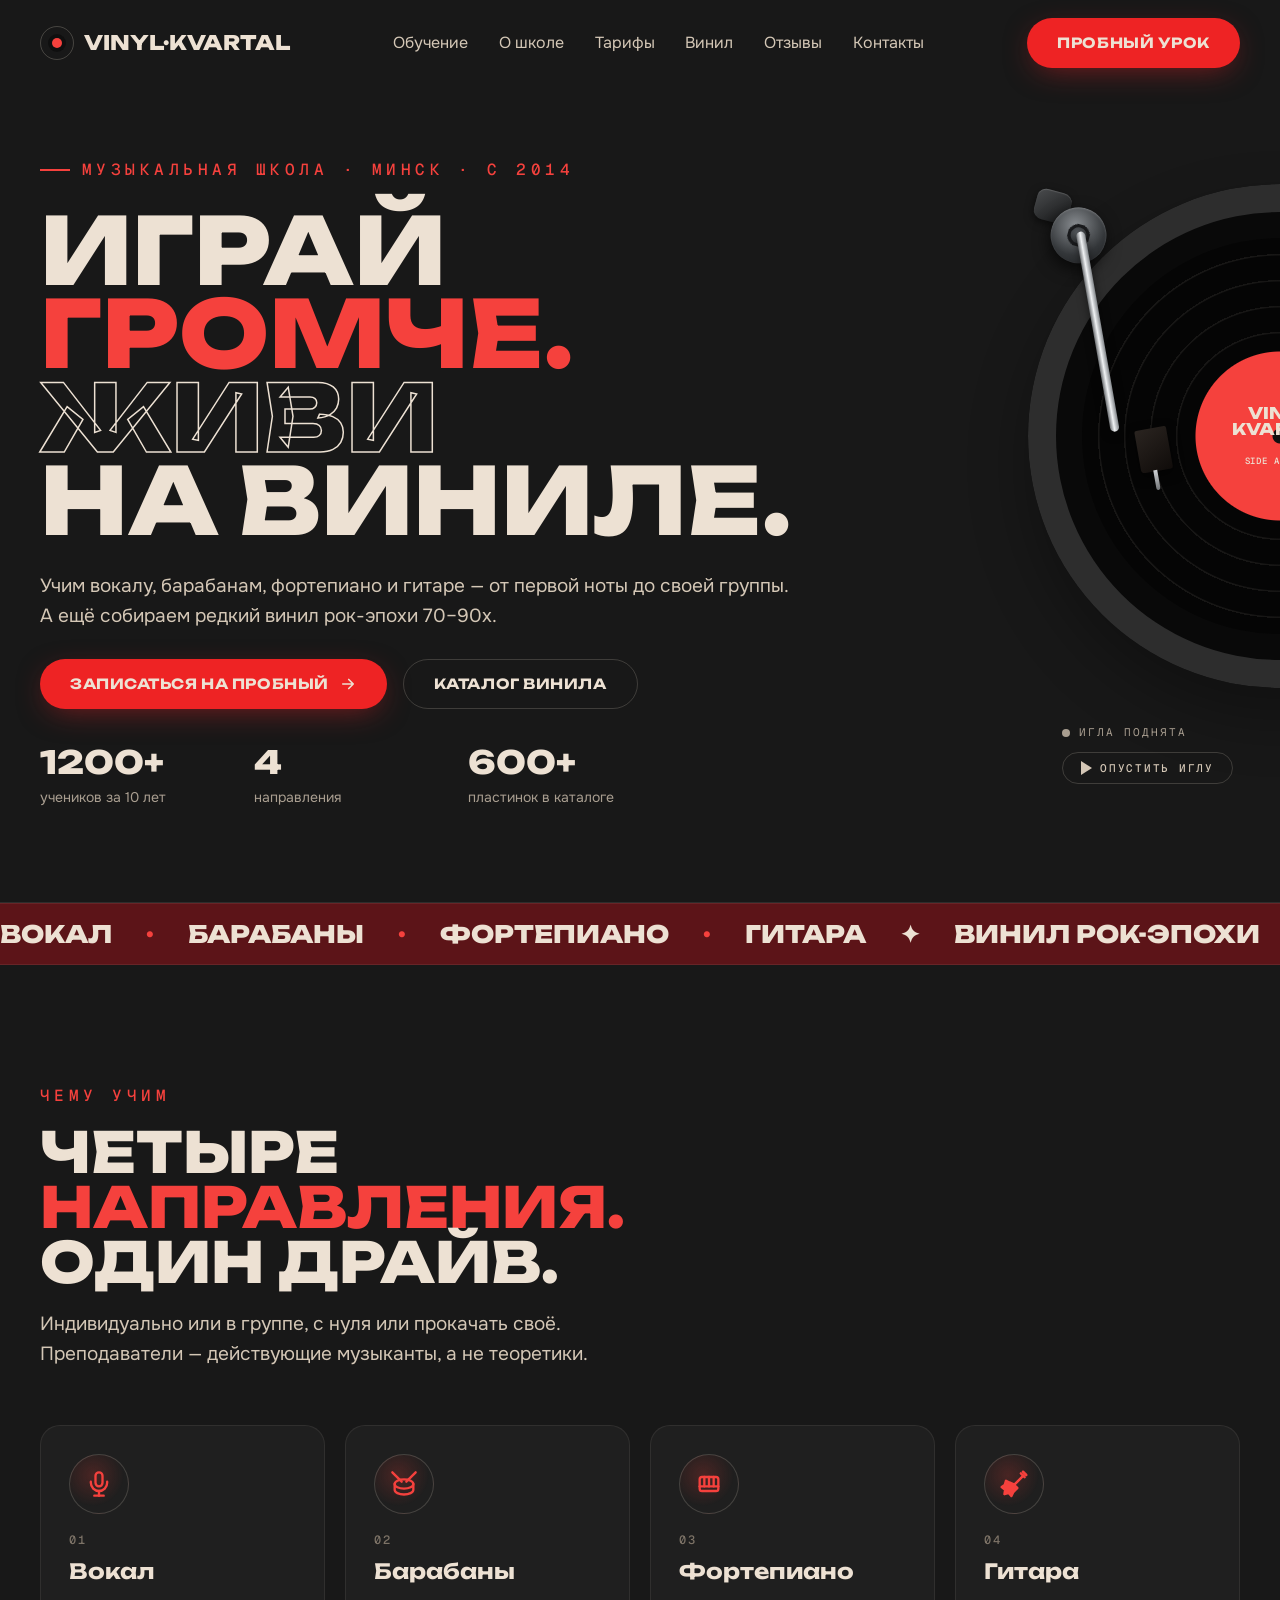
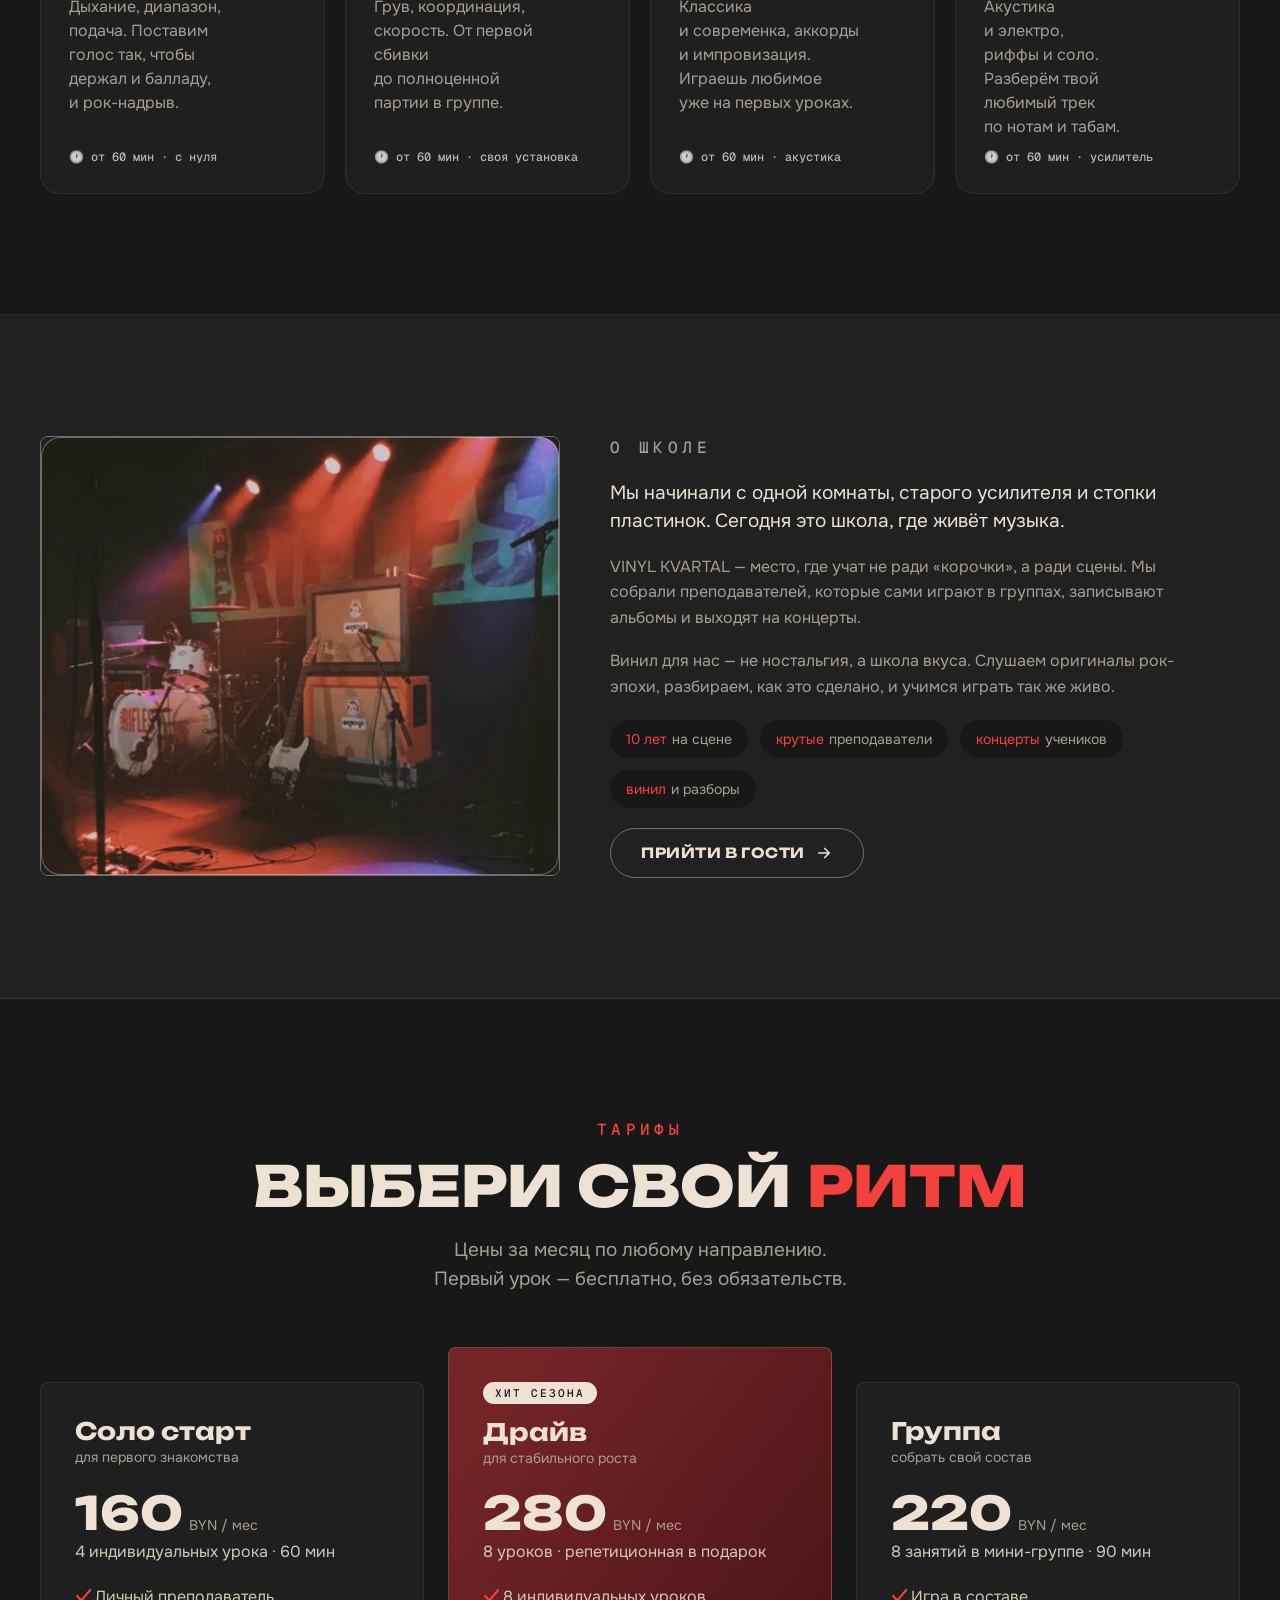
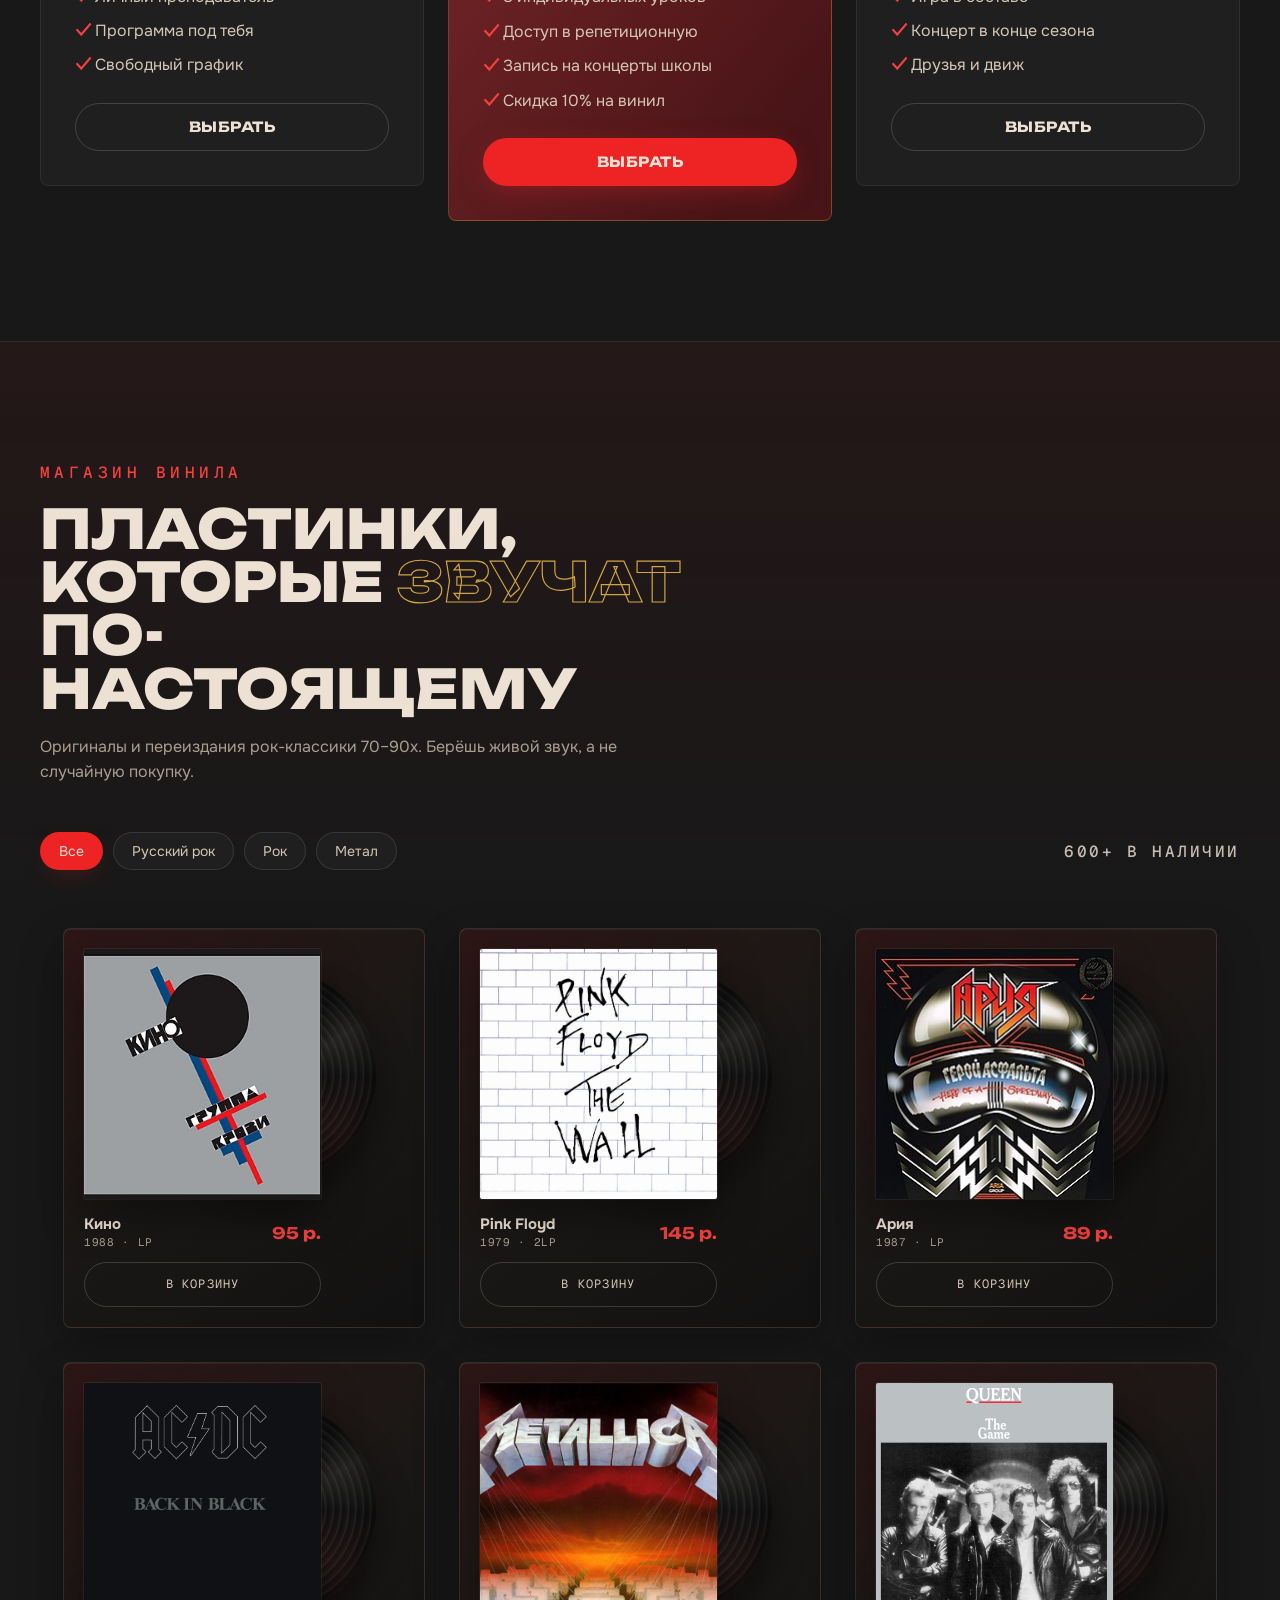
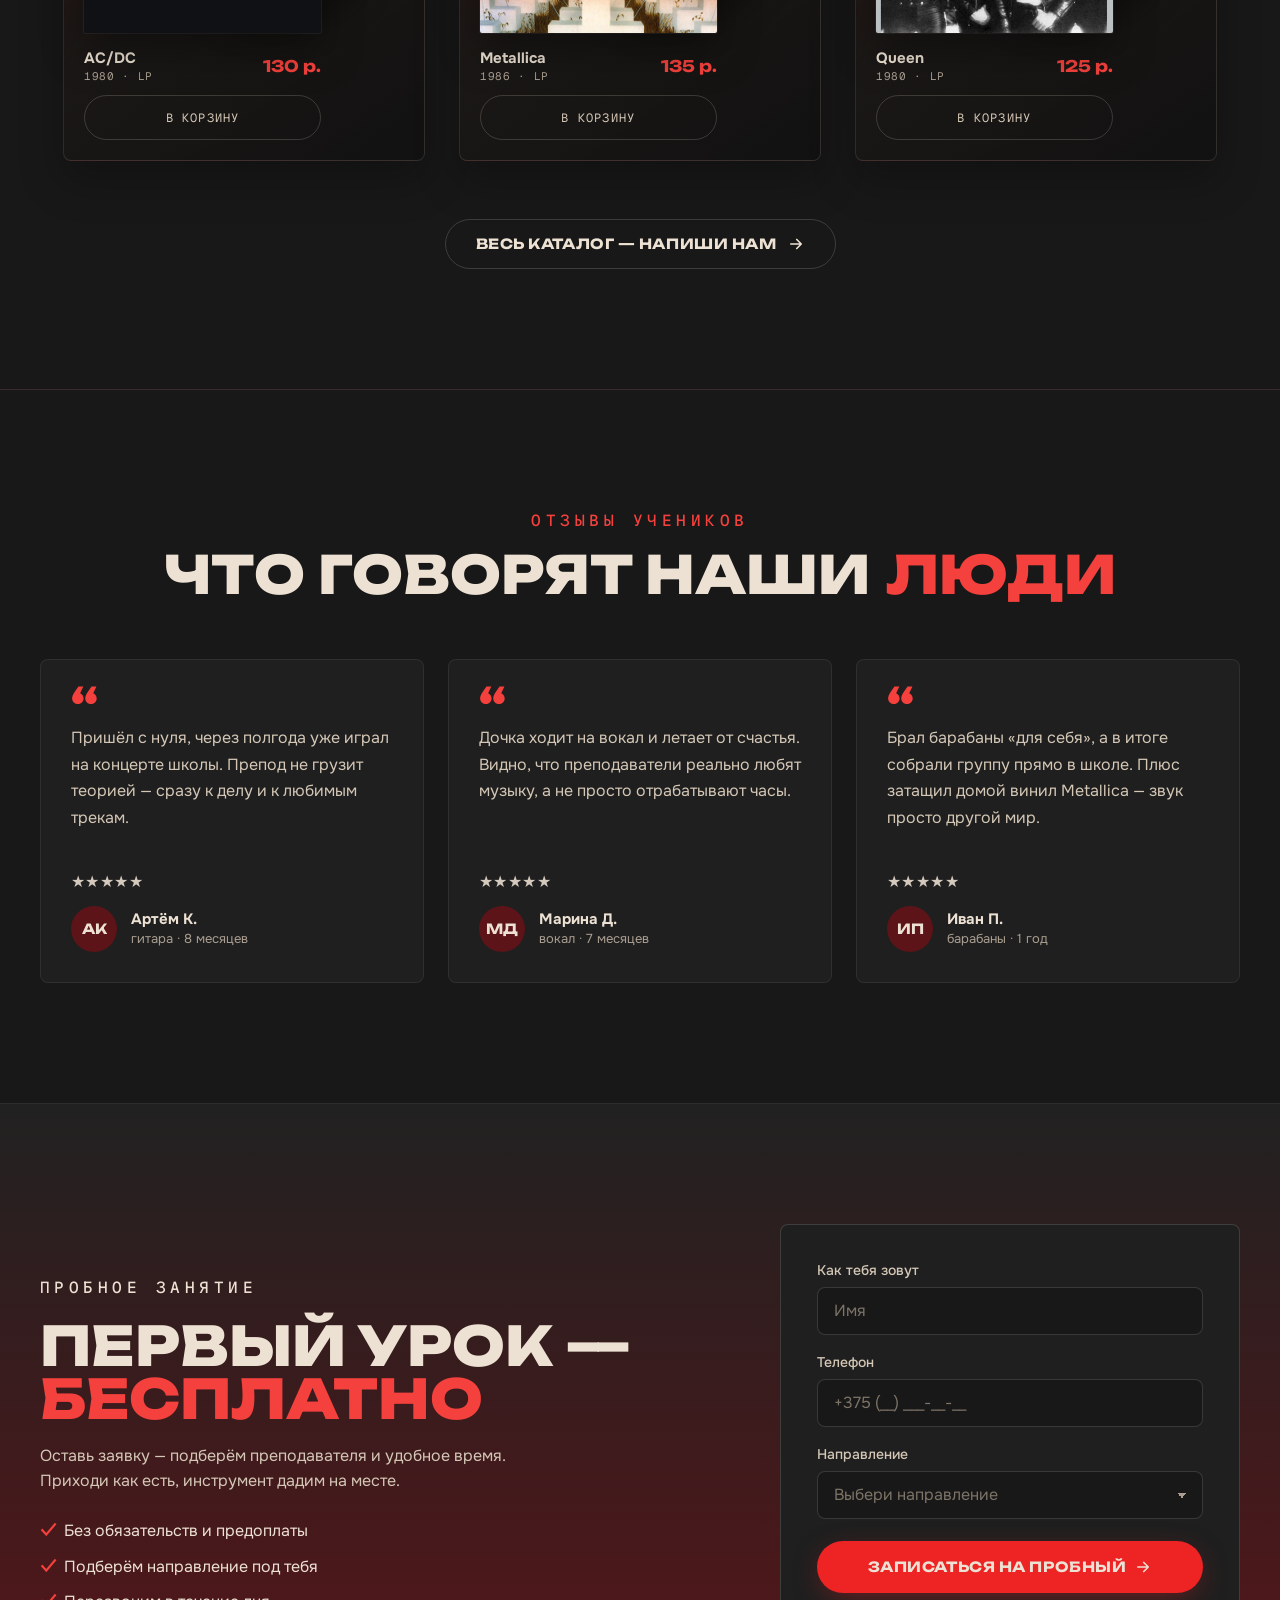
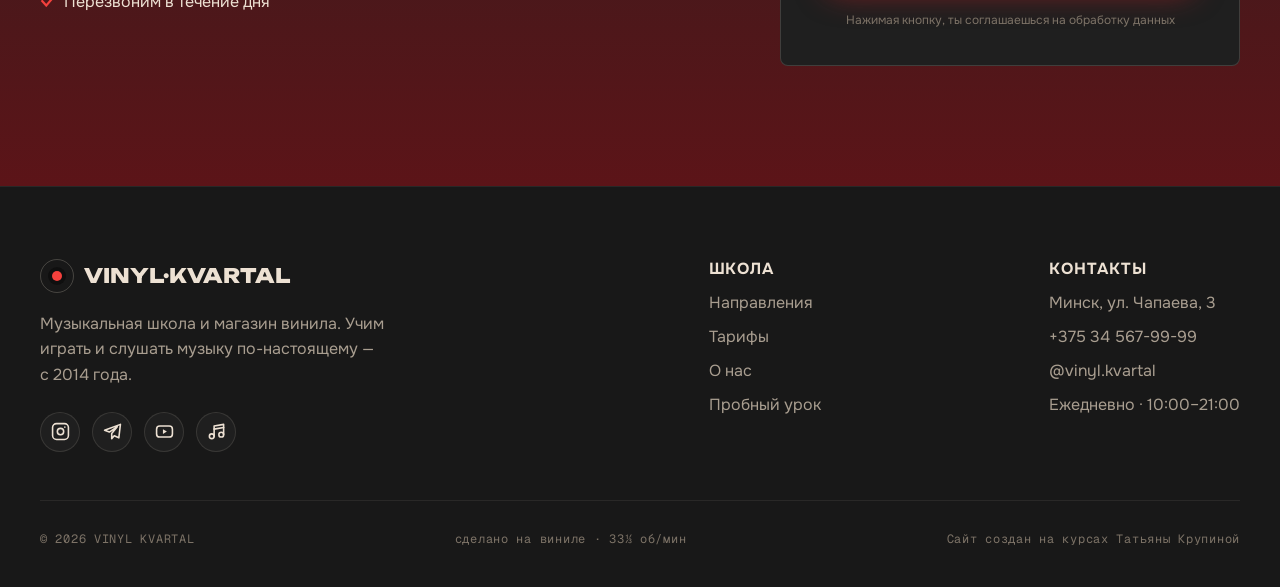
==== commit 6570b19c: "Add files via upload" ====
--- a/index.html
+++ b/index.html
@@ -331,7 +331,10 @@
             <p class="section-kicker">Магазин винила</p>
             <h2 id="catalog-title" class="catalog-title">
               <span>Пластинки,</span>
-              <span>которые <span class="outline-gold">звучат</span></span>
+              <span class="catalog-title-pair">
+                <span>которые</span>
+                <span class="outline-gold">звучат</span>
+              </span>
               <span>по-настоящему</span>
             </h2>
             <p>
@@ -521,7 +524,7 @@
             <div class="signup-copy">
               <p class="signup-kicker">Пробное занятие</p>
               <h2 id="signup-title" class="signup-title">
-                <span>Первый урок —</span>
+                <span>Первый&nbsp;урок&nbsp;—</span>
                 <span class="accent">бесплатно</span>
               </h2>
               <p>
--- a/styles.css
+++ b/styles.css
@@ -1517,6 +1517,12 @@
   color: transparent;
   -webkit-text-stroke: 1.2px #d2a544;
   text-stroke: 1.2px #d2a544;
+}
+
+.catalog-title-pair {
+  display: inline-flex;
+  align-items: baseline;
+  gap: 0.24em;
 }
 
 .catalog-head > p:last-child {
@@ -2391,6 +2397,7 @@
 @media (max-width: 620px) {
   :root {
     --shell: min(100vw - 24px, 440px);
+    --mobile-title-size: clamp(28px, 8.35vw, 35px);
   }
 
   .site-header.menu-open .nav-links {
@@ -2418,12 +2425,14 @@
   .reviews-title,
   .signup-title {
     max-width: 100%;
-    overflow-wrap: anywhere;
+    overflow-wrap: normal;
+    word-break: normal;
+    hyphens: none;
     line-height: 1.04;
   }
 
   h1 {
-    font-size: clamp(35px, 11.2vw, 52px);
+    font-size: var(--mobile-title-size);
   }
 
   .kicker {
@@ -2519,7 +2528,18 @@
   }
 
   h2 {
-    font-size: clamp(30px, 9.6vw, 42px);
+    font-size: var(--mobile-title-size);
+  }
+
+  #directions-title .accent {
+    display: block;
+    width: auto;
+    max-width: 100%;
+    font-size: inherit;
+    overflow-wrap: normal;
+    transform: none;
+    white-space: nowrap;
+    word-break: keep-all;
   }
 
   .section-head > p:last-child {
@@ -2628,7 +2648,37 @@
   }
 
   .catalog-title {
-    font-size: clamp(30px, 9.4vw, 40px);
+    font-size: var(--mobile-title-size);
+  }
+
+  .catalog-title > span {
+    overflow-wrap: normal;
+    word-break: normal;
+  }
+
+  .catalog-title-pair {
+    display: flex;
+    width: 100%;
+    flex-direction: column;
+    align-items: flex-start;
+    gap: 0;
+  }
+
+  .catalog-title-pair .outline-gold {
+    display: inline-block;
+    max-width: calc(100vw - 40px);
+    padding-right: 0.12em;
+    white-space: nowrap;
+  }
+
+  .catalog-title > span:last-child {
+    display: block;
+    width: auto;
+    max-width: 100%;
+    font-size: inherit;
+    transform: none;
+    white-space: nowrap;
+    word-break: keep-all;
   }
 
   .catalog-bar > p {
@@ -2698,7 +2748,7 @@
   .reviews-title {
     flex-direction: column;
     gap: 0;
-    font-size: clamp(30px, 9.4vw, 40px);
+    font-size: var(--mobile-title-size);
   }
 
   .review-card {
@@ -2718,7 +2768,16 @@
   }
 
   .signup-title {
-    font-size: clamp(30px, 9.6vw, 42px);
+    font-size: var(--mobile-title-size);
+  }
+
+  .signup-title > span:first-child {
+    display: block;
+    width: auto;
+    max-width: 100%;
+    transform: none;
+    white-space: nowrap;
+    word-break: keep-all;
   }
 
   .signup-list,
@@ -2764,6 +2823,12 @@
 
   .footer-credit {
     text-align: left;
+  }
+}
+
+@media (max-width: 380px) {
+  :root {
+    --mobile-title-size: clamp(27px, 8.25vw, 31px);
   }
 }
 
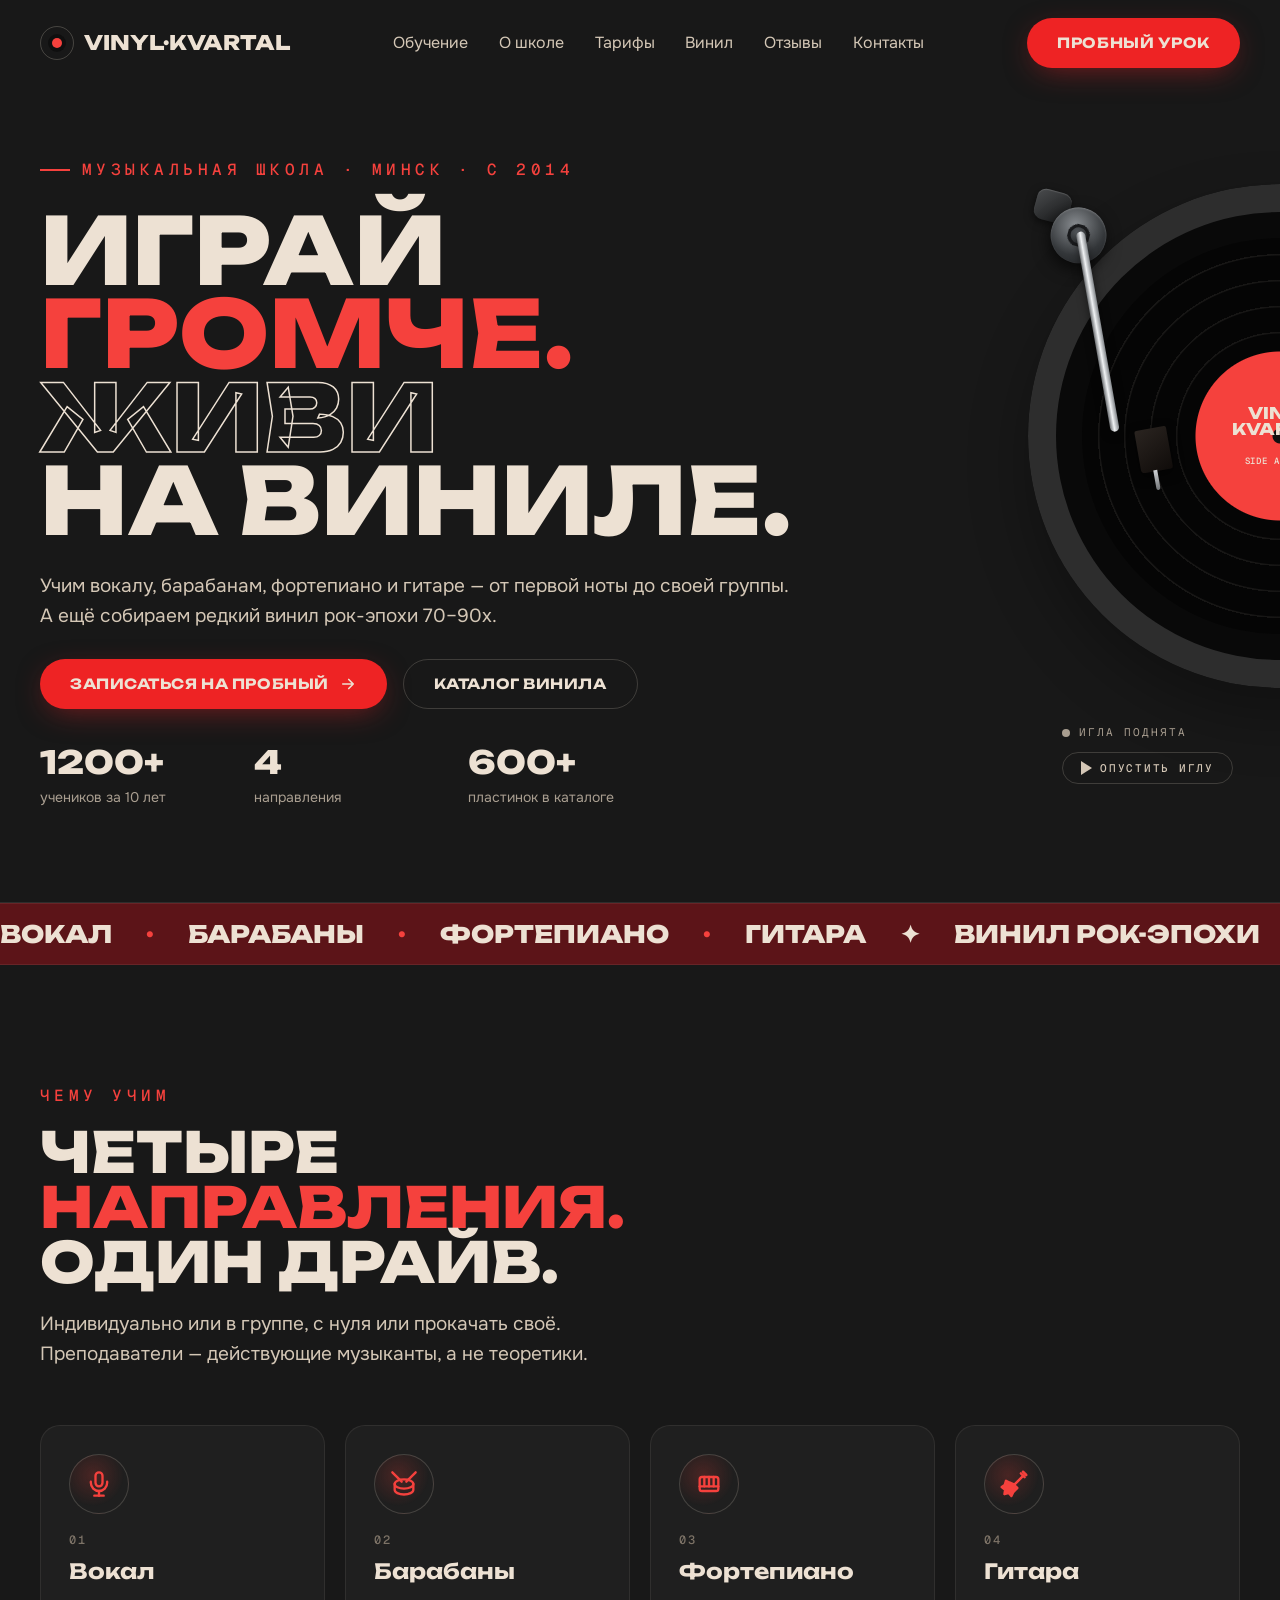
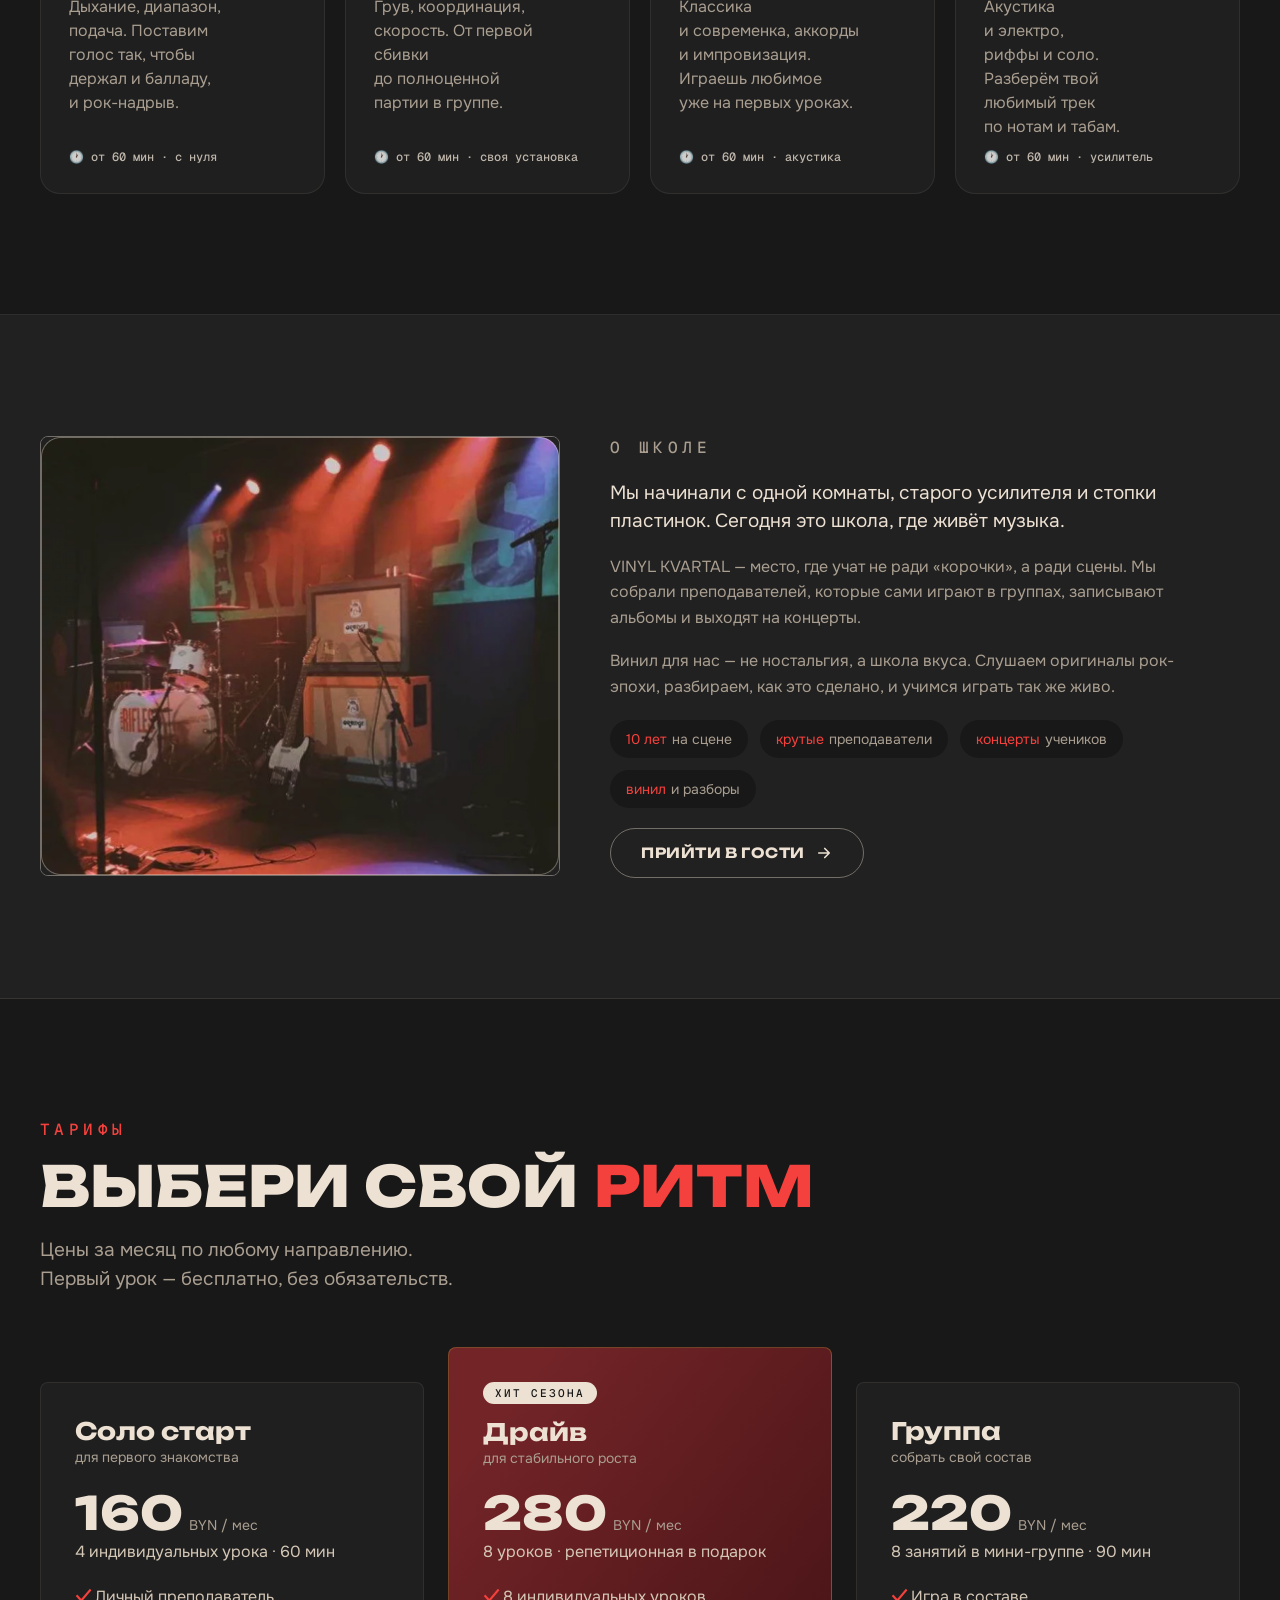
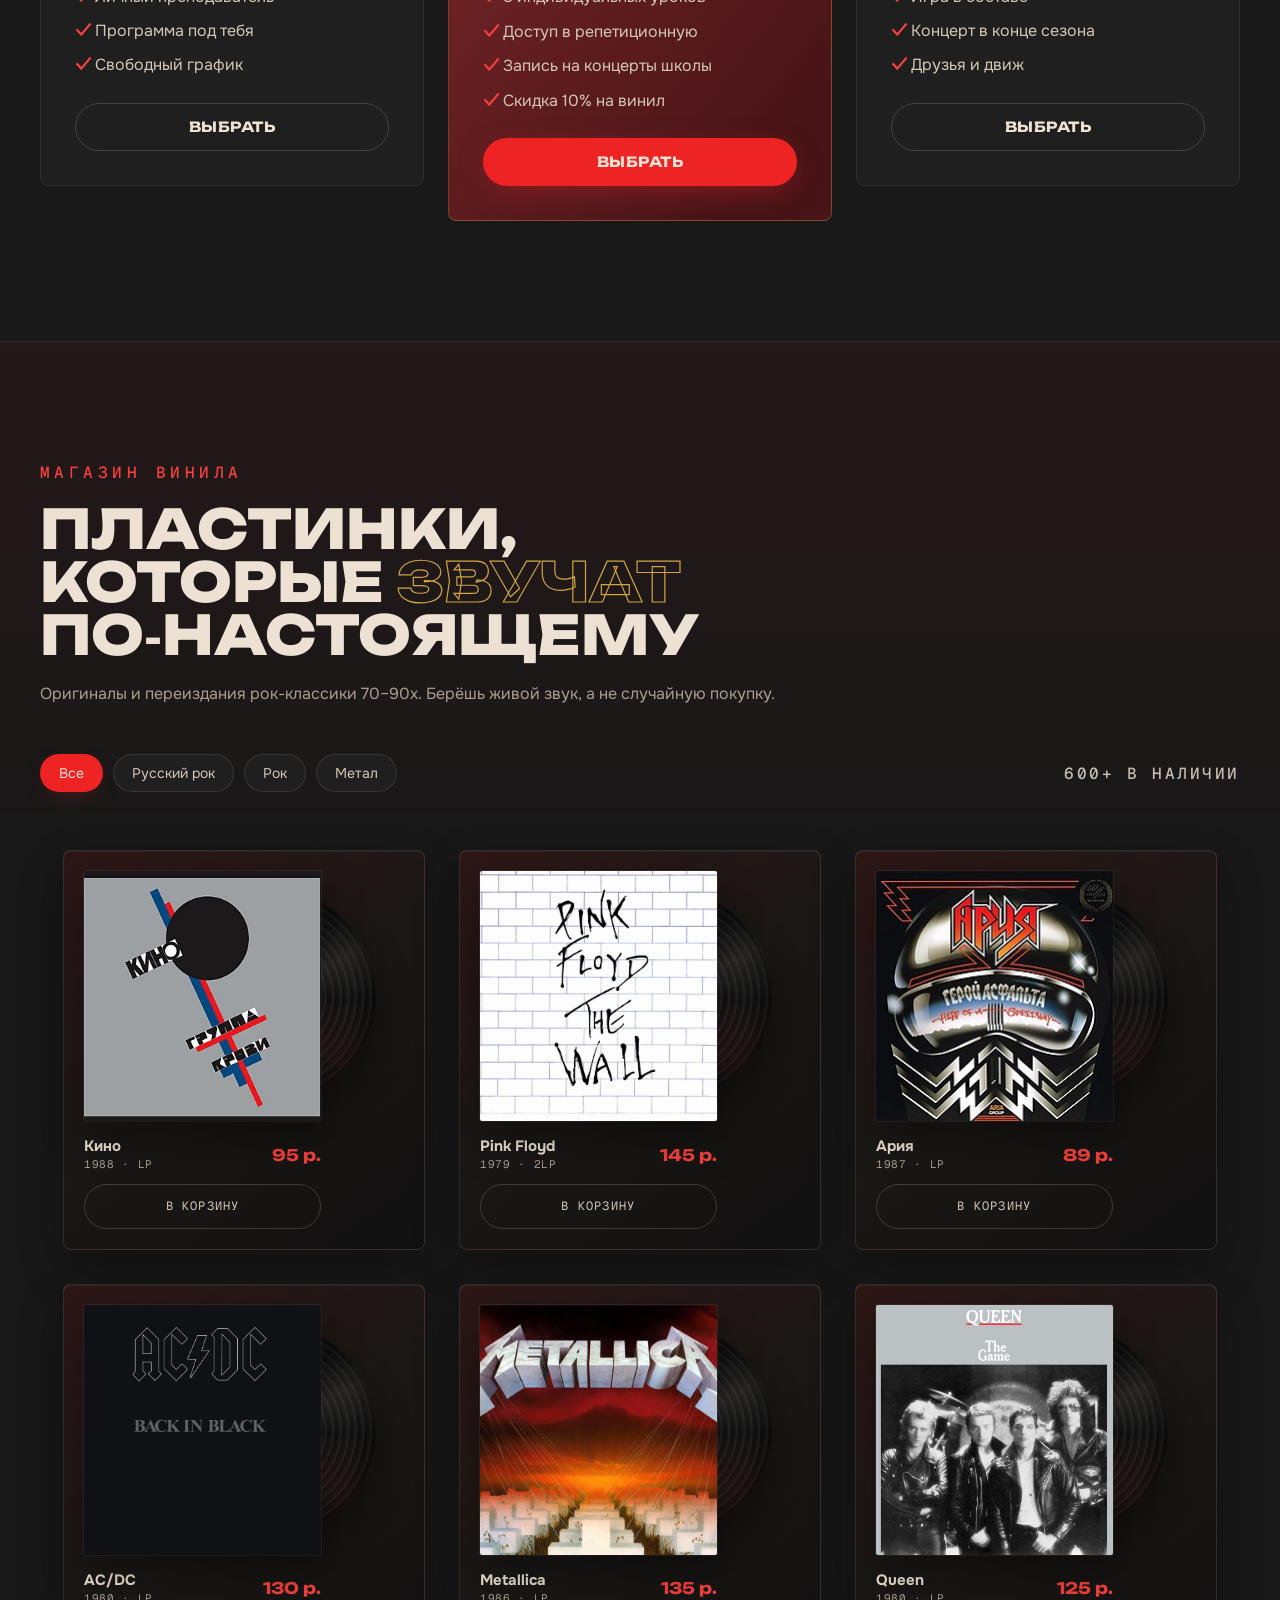
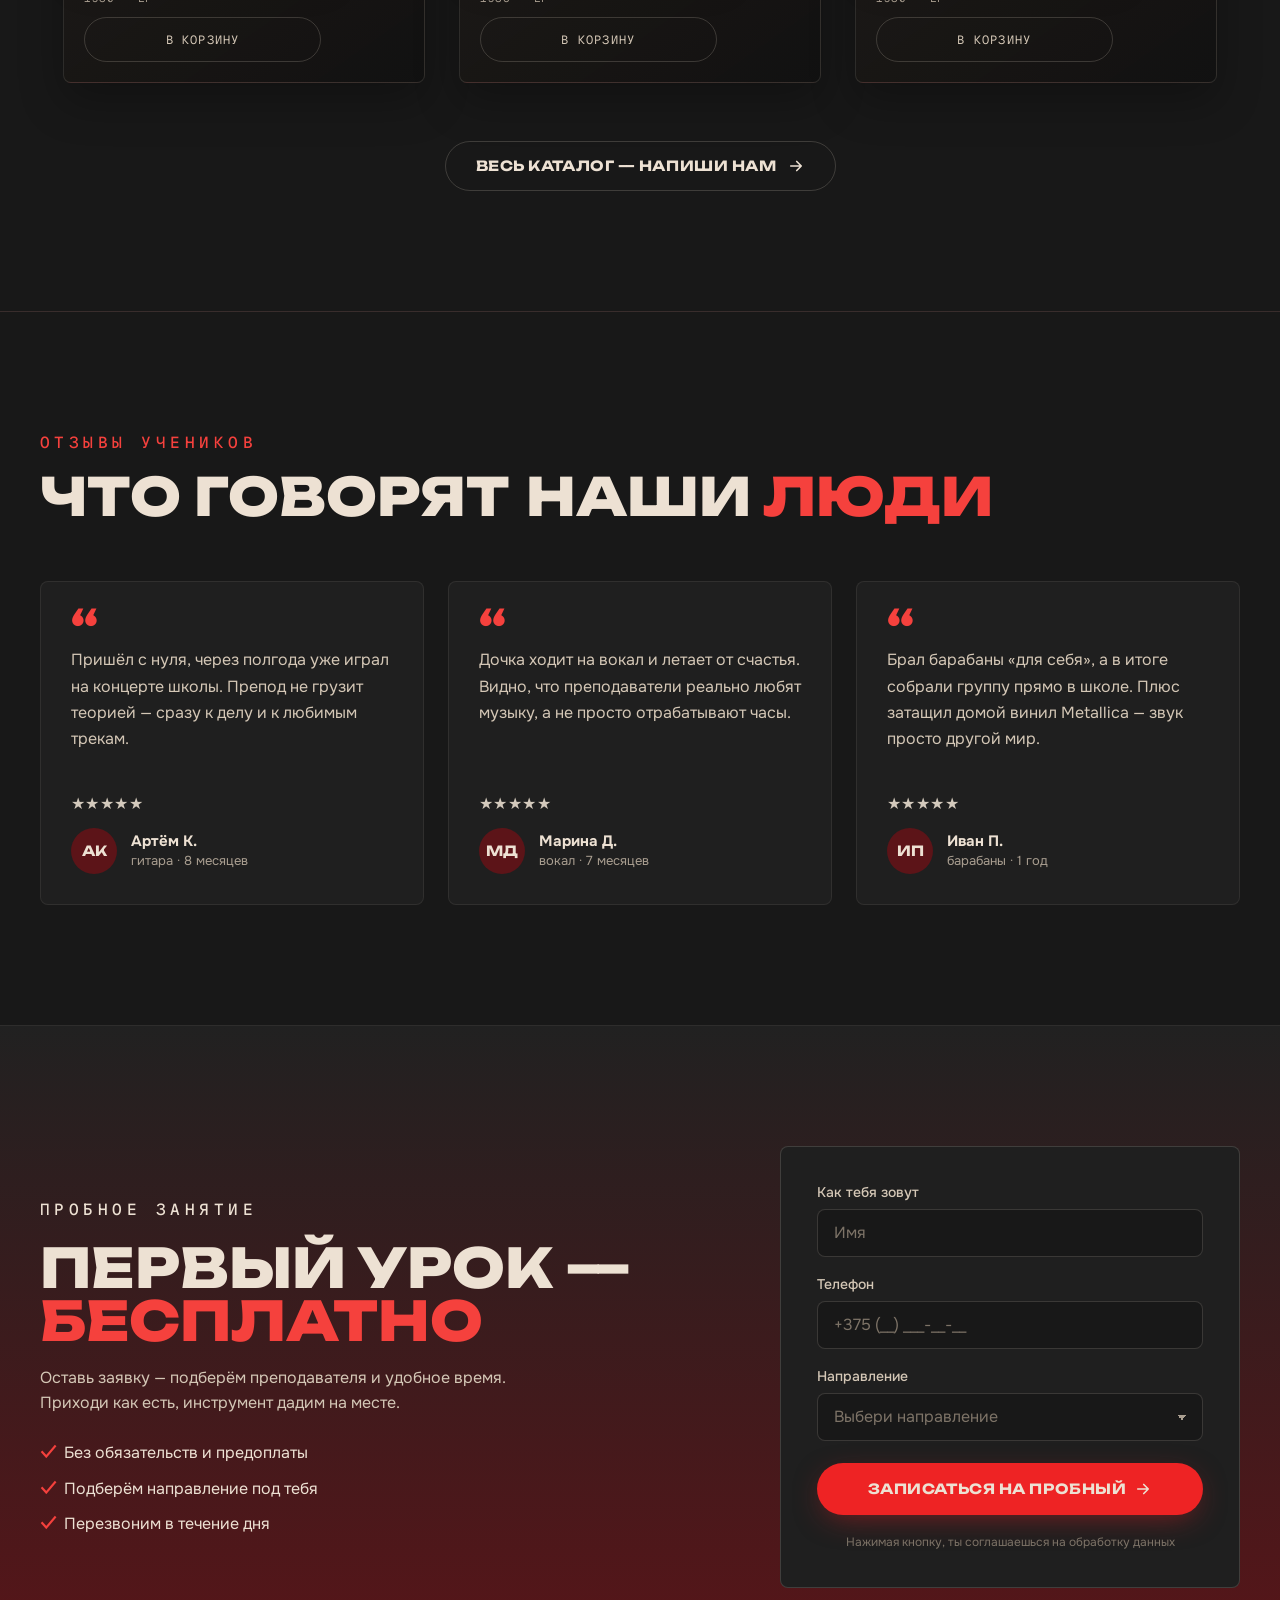
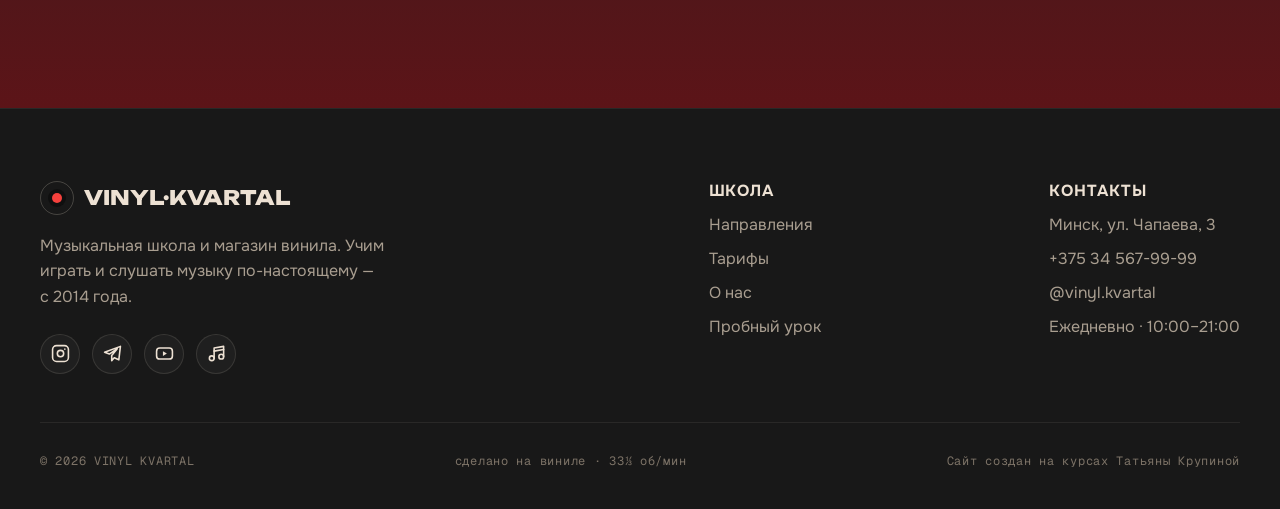
==== commit 0f653325: "Add files via upload" ====
--- a/index.html
+++ b/index.html
@@ -335,7 +335,7 @@
                 <span>которые</span>
                 <span class="outline-gold">звучат</span>
               </span>
-              <span>по-настоящему</span>
+              <span class="catalog-title-nowrap">по&#8209;настоящему</span>
             </h2>
             <p>
               Оригиналы и&nbsp;переиздания рок-классики 70–90х. Берёшь живой звук,
@@ -461,8 +461,11 @@
           <div class="reviews-head">
             <p class="section-kicker">Отзывы учеников</p>
             <h2 id="reviews-title" class="reviews-title">
-              <span>Что говорят наши</span>
-              <span class="accent">люди</span>
+              <span>Что говорят</span>
+              <span class="reviews-title-line">
+                <span>наши</span>
+                <span class="accent">люди</span>
+              </span>
             </h2>
           </div>
 
--- a/styles.css
+++ b/styles.css
@@ -1281,8 +1281,8 @@
   display: flex;
   width: 100%;
   flex-direction: column;
-  align-items: center;
-  text-align: center;
+  align-items: flex-start;
+  text-align: left;
 }
 
 .pricing-head .section-kicker {
@@ -1293,10 +1293,10 @@
   display: flex;
   flex-direction: row;
   flex-wrap: wrap;
-  justify-content: center;
+  justify-content: flex-start;
   gap: 16px;
   line-height: 1.1;
-  text-align: center;
+  text-align: left;
 }
 
 .pricing-head > p:last-child {
@@ -1504,7 +1504,7 @@
 
 .catalog-head {
   display: flex;
-  max-width: 620px;
+  max-width: 760px;
   flex-direction: column;
   align-items: flex-start;
 }
@@ -1523,6 +1523,35 @@
   display: inline-flex;
   align-items: baseline;
   gap: 0.24em;
+}
+
+.catalog-title-nowrap {
+  display: block;
+  width: max-content;
+  max-width: 100%;
+  overflow: visible;
+  white-space: nowrap;
+  word-break: keep-all;
+}
+
+@media (max-width: 980px) {
+  .catalog-title-pair {
+    display: flex !important;
+    width: 100%;
+    flex-direction: column;
+    align-items: flex-start;
+    gap: 0;
+  }
+
+  .catalog-title .outline-gold,
+  .catalog-title-pair .outline-gold {
+    display: inline-block !important;
+    width: max-content;
+    max-width: calc(100vw - 48px);
+    padding-right: 0.18em;
+    box-sizing: content-box;
+    white-space: nowrap;
+  }
 }
 
 .catalog-head > p:last-child {
@@ -1788,8 +1817,8 @@
   display: flex;
   width: 100%;
   flex-direction: column;
-  align-items: center;
-  text-align: center;
+  align-items: flex-start;
+  text-align: left;
 }
 
 .reviews-head .section-kicker {
@@ -1800,11 +1829,28 @@
   display: flex;
   flex-direction: row;
   flex-wrap: wrap;
-  justify-content: center;
+  justify-content: flex-start;
   gap: 16px;
   font-size: clamp(38px, 4.1vw, 54px);
   line-height: 1.12;
-  text-align: center;
+  text-align: left;
+}
+
+.reviews-title-line {
+  display: inline-flex !important;
+  align-items: baseline;
+  gap: 0.22em;
+  flex-direction: row !important;
+  flex-wrap: nowrap !important;
+  min-width: max-content;
+  white-space: nowrap !important;
+}
+
+.reviews-title-line > span,
+.reviews-title-line .accent {
+  display: inline;
+  flex: 0 0 auto;
+  white-space: nowrap;
 }
 
 .reviews-grid {
@@ -2397,7 +2443,8 @@
 @media (max-width: 620px) {
   :root {
     --shell: min(100vw - 24px, 440px);
-    --mobile-title-size: clamp(28px, 8.35vw, 35px);
+    --mobile-title-size: clamp(27px, 7.85vw, 34px);
+    --mobile-hero-title-size: clamp(36px, 10.6vw, 48px);
   }
 
   .site-header.menu-open .nav-links {
@@ -2432,7 +2479,7 @@
   }
 
   h1 {
-    font-size: var(--mobile-title-size);
+    font-size: var(--mobile-hero-title-size);
   }
 
   .kicker {
@@ -2681,6 +2728,15 @@
     word-break: keep-all;
   }
 
+  .catalog-title .catalog-title-nowrap {
+    width: max-content;
+    max-width: 100%;
+    font-size: min(1em, calc((100vw - 32px) / 13));
+    overflow: visible;
+    white-space: nowrap;
+    word-break: keep-all;
+  }
+
   .catalog-bar > p {
     font-size: 12px;
   }
@@ -2746,9 +2802,19 @@
   }
 
   .reviews-title {
+    align-items: flex-start;
     flex-direction: column;
     gap: 0;
     font-size: var(--mobile-title-size);
+    text-align: left;
+  }
+
+  .reviews-title-line {
+    display: inline-flex !important;
+    width: max-content !important;
+    max-width: none !important;
+    flex-direction: row !important;
+    flex-wrap: nowrap !important;
   }
 
   .review-card {
@@ -2828,7 +2894,8 @@
 
 @media (max-width: 380px) {
   :root {
-    --mobile-title-size: clamp(27px, 8.25vw, 31px);
+    --mobile-title-size: clamp(25px, 7.45vw, 29px);
+    --mobile-hero-title-size: clamp(34px, 10.1vw, 40px);
   }
 }
 
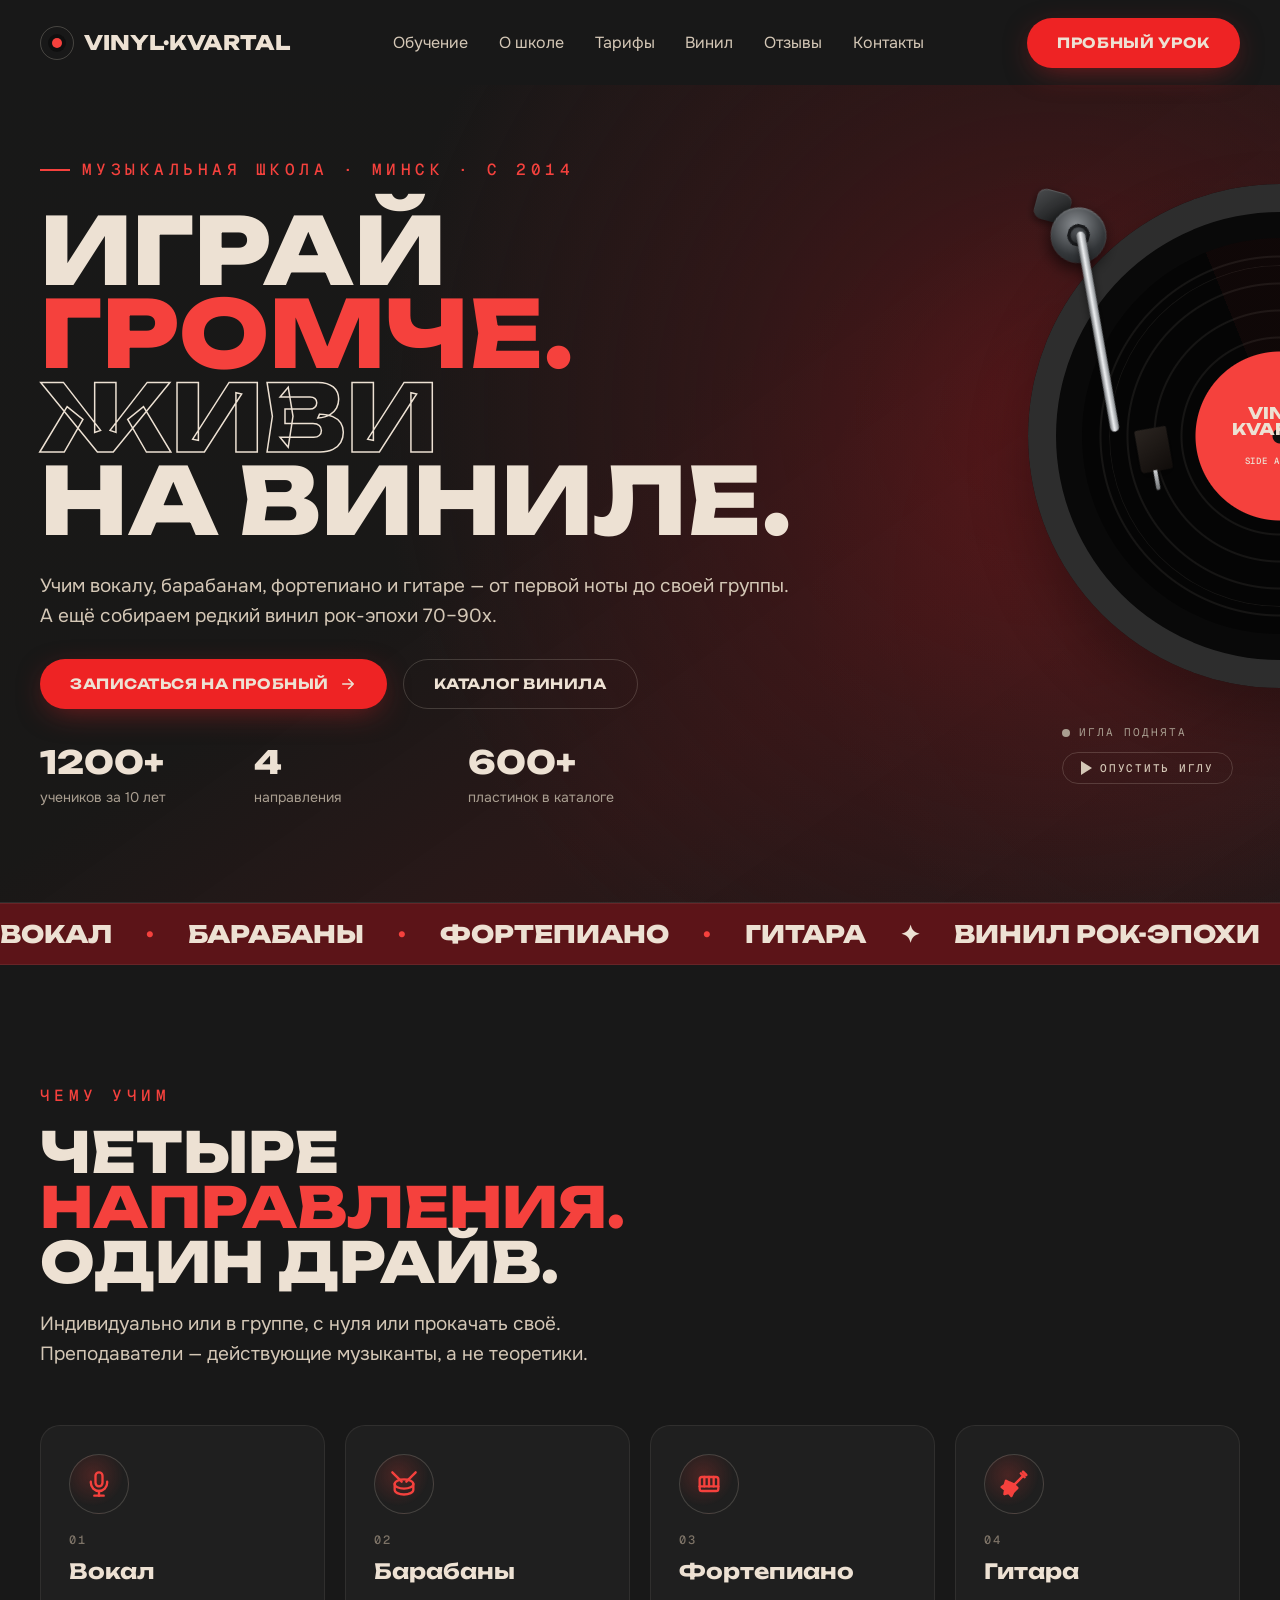
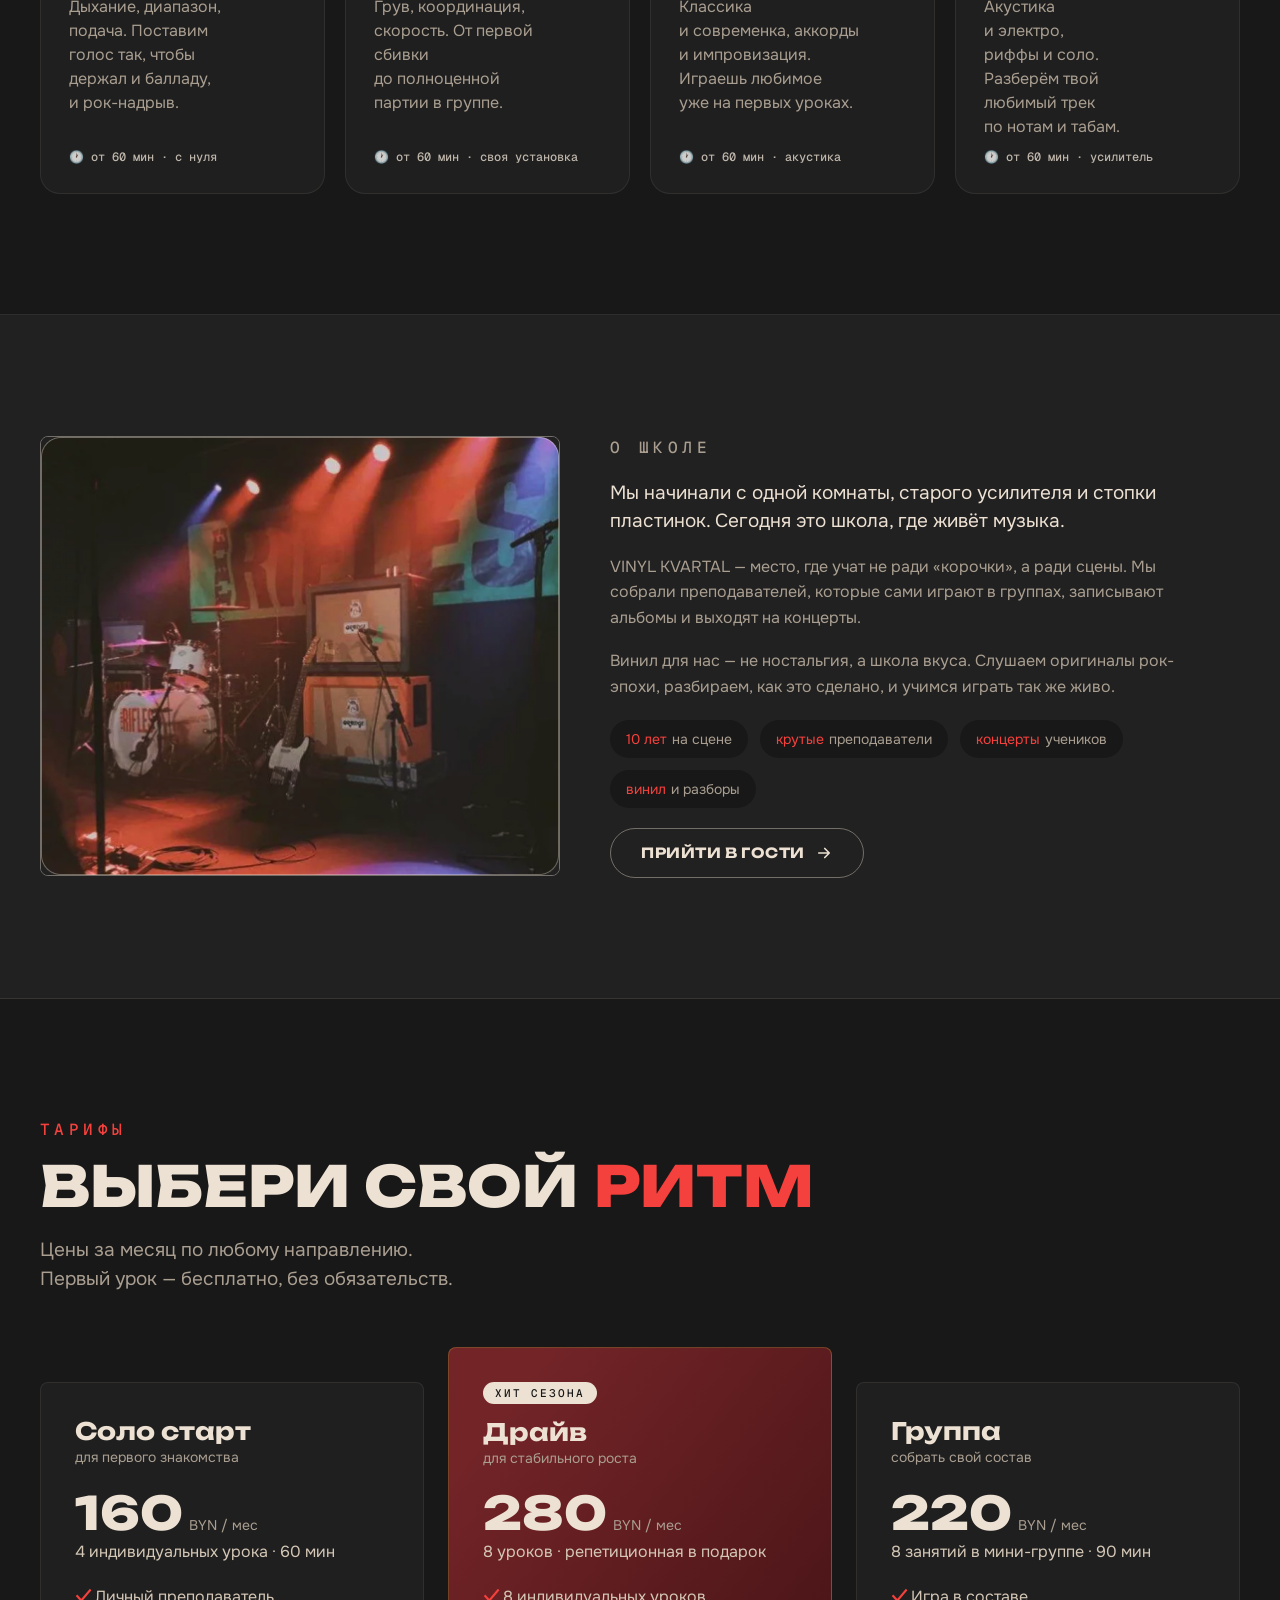
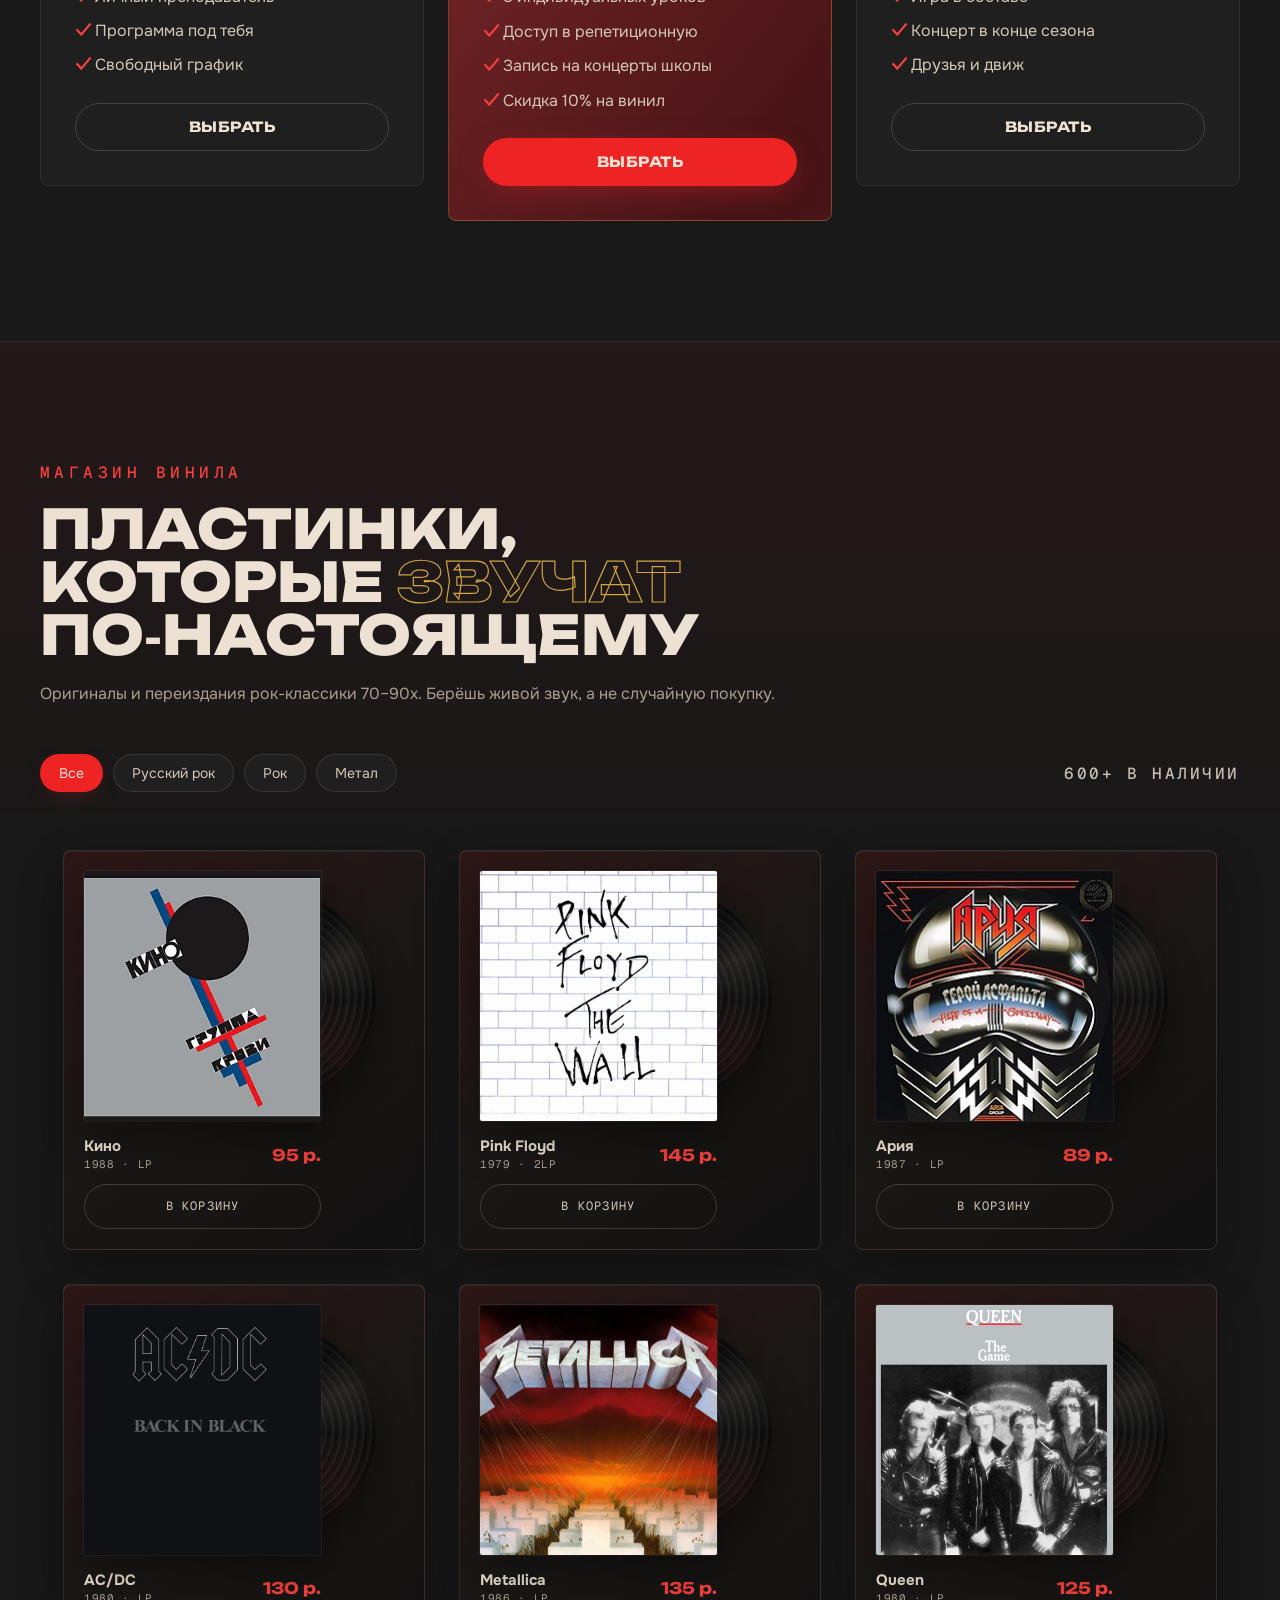
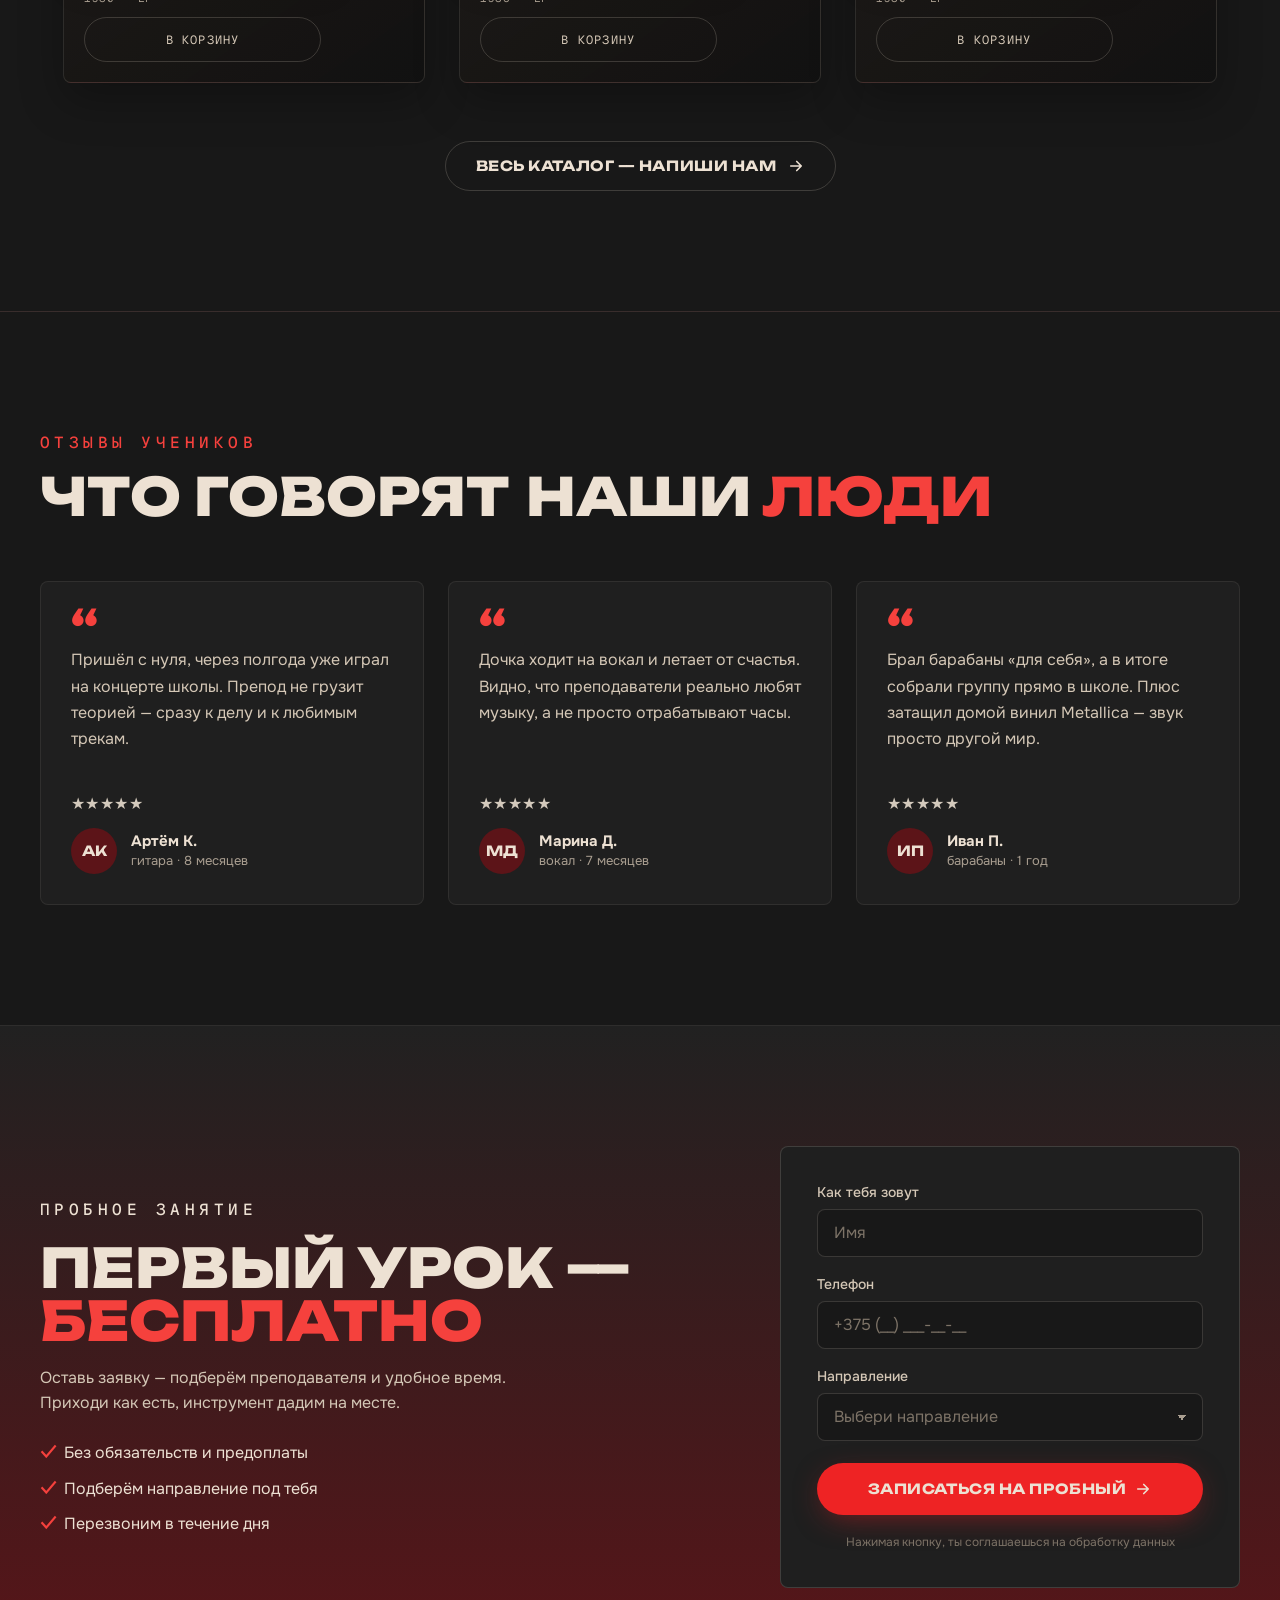
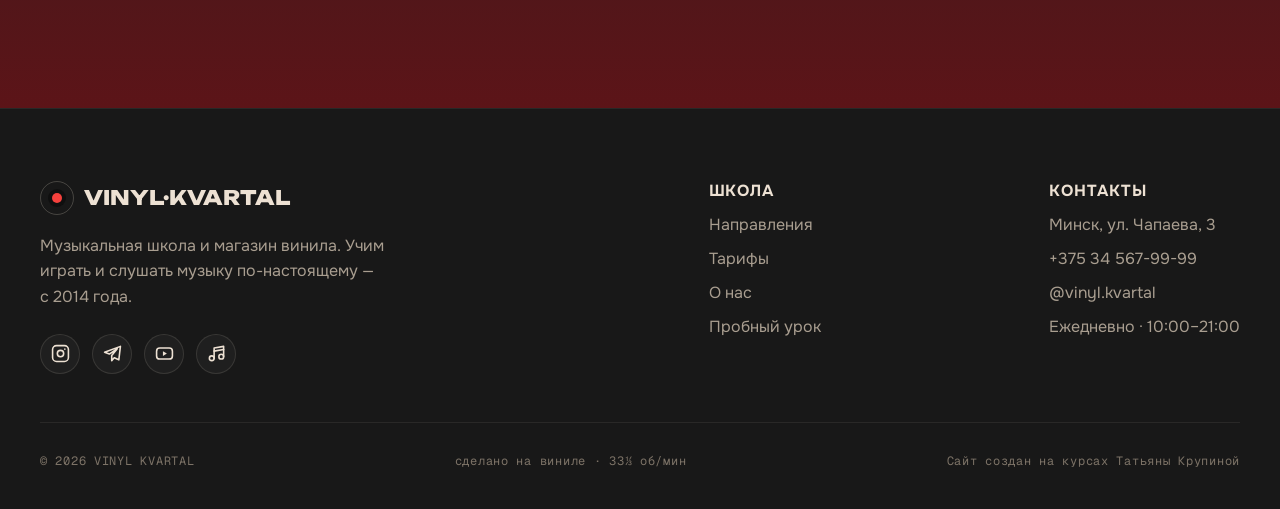
==== commit e431c6a1: "Add files via upload" ====
--- a/index.html
+++ b/index.html
@@ -462,10 +462,7 @@
             <p class="section-kicker">Отзывы учеников</p>
             <h2 id="reviews-title" class="reviews-title">
               <span>Что говорят</span>
-              <span class="reviews-title-line">
-                <span>наши</span>
-                <span class="accent">люди</span>
-              </span>
+              <span class="reviews-title-line">наши&nbsp;<span class="accent">люди</span></span>
             </h2>
           </div>
 
--- a/styles.css
+++ b/styles.css
@@ -422,7 +422,10 @@
   min-height: calc(100vh - 85px);
   overflow: hidden;
   border-bottom: 1px solid rgba(237, 225, 211, 0.1);
-  background: var(--ink);
+  background:
+    radial-gradient(circle at 82% 40%, rgba(121, 20, 25, 0.52) 0, rgba(92, 20, 24, 0.34) 28%, transparent 58%),
+    radial-gradient(circle at 96% 62%, rgba(245, 65, 61, 0.1) 0, transparent 32%),
+    linear-gradient(145deg, var(--ink) 0%, #191817 46%, rgba(45, 24, 24, 0.86) 68%, var(--ink) 100%);
 }
 
 .hero-wrap {
@@ -569,17 +572,47 @@
 .record {
   position: absolute;
   inset: 18px;
+  overflow: hidden;
   border-radius: 50%;
   background:
     radial-gradient(circle at center, #111 0 7px, transparent 8px),
     radial-gradient(circle at center, var(--red) 0 84px, transparent 85px),
-    repeating-radial-gradient(circle at center, transparent 0 24px, rgba(237, 225, 211, 0.08) 25px 26px),
+    repeating-radial-gradient(circle at center, transparent 0 16px, rgba(237, 225, 211, 0.075) 17px 18px, transparent 19px 27px),
+    conic-gradient(from -22deg, rgba(245, 65, 61, 0.045) 57deg 61deg, transparent 62deg 360deg),
     radial-gradient(circle at center, #050505 0 62%, #101010 63% 86%, #292929 87% 92%, #090909 93%);
   box-shadow:
     inset 0 0 0 28px #2d2d2d,
     inset 0 0 0 54px #090909,
     0 28px 60px rgba(0, 0, 0, 0.3);
+  isolation: isolate;
   transform-origin: center;
+  will-change: transform;
+}
+
+.record::before,
+.record::after {
+  position: absolute;
+  z-index: 1;
+  inset: 0;
+  border-radius: inherit;
+  content: "";
+  pointer-events: none;
+}
+
+.record::before {
+  background:
+    radial-gradient(circle at 72% 70%, rgba(245, 65, 61, 0.24) 0 0.85%, transparent 1.05%),
+    radial-gradient(circle at 78% 25%, rgba(237, 225, 211, 0.13) 0 0.62%, transparent 0.82%);
+  opacity: 0.8;
+}
+
+.record::after {
+  inset: 16%;
+  border: 1px solid rgba(237, 225, 211, 0.07);
+  background:
+    conic-gradient(from 18deg, transparent 0 142deg, rgba(245, 65, 61, 0.16) 143deg 148deg, transparent 149deg 360deg);
+  -webkit-mask: radial-gradient(circle at center, transparent 0 41%, #000 42% 100%);
+  mask: radial-gradient(circle at center, transparent 0 41%, #000 42% 100%);
 }
 
 .is-playing .record {
@@ -588,6 +621,7 @@
 
 .record-label {
   position: absolute;
+  z-index: 2;
   top: 50%;
   left: 50%;
   display: flex;
@@ -774,8 +808,9 @@
 .record-button:hover,
 .record-button:focus-visible {
   border-color: var(--button-red);
-  background: var(--button-red);
-  color: var(--cream);
+  background: rgba(245, 65, 61, 0.04);
+  color: var(--red-bright);
+  box-shadow: 0 0 0 1px rgba(245, 65, 61, 0.28), 0 0 18px rgba(245, 65, 61, 0.12);
   transform: translateY(-2px);
 }
 
@@ -809,7 +844,9 @@
 
 .is-playing .record-button {
   border-color: rgba(245, 65, 61, 0.55);
-  color: var(--cream);
+  background: transparent;
+  color: var(--cream);
+  box-shadow: 0 0 0 1px rgba(245, 65, 61, 0.18);
 }
 
 .play-icon {
@@ -1837,19 +1874,14 @@
 }
 
 .reviews-title-line {
-  display: inline-flex !important;
-  align-items: baseline;
-  gap: 0.22em;
-  flex-direction: row !important;
-  flex-wrap: nowrap !important;
-  min-width: max-content;
+  display: inline-block !important;
+  width: max-content;
+  max-width: none;
   white-space: nowrap !important;
 }
 
-.reviews-title-line > span,
 .reviews-title-line .accent {
   display: inline;
-  flex: 0 0 auto;
   white-space: nowrap;
 }
 
@@ -2521,18 +2553,20 @@
   }
 
   .hero-stats div {
-    display: flex;
+    display: grid;
+    grid-template-columns: clamp(116px, 32vw, 132px) max-content;
     align-items: baseline;
-    gap: 12px;
+    gap: 8px;
   }
 
   .hero-stats dt {
-    min-width: 92px;
+    min-width: 0;
     font-size: 25px;
   }
 
   .hero-stats dd {
     margin-top: 0;
+    white-space: nowrap;
   }
 
   .turntable {
@@ -2810,11 +2844,10 @@
   }
 
   .reviews-title-line {
-    display: inline-flex !important;
+    display: inline-block !important;
     width: max-content !important;
     max-width: none !important;
-    flex-direction: row !important;
-    flex-wrap: nowrap !important;
+    white-space: nowrap !important;
   }
 
   .review-card {
@@ -2896,6 +2929,15 @@
   :root {
     --mobile-title-size: clamp(25px, 7.45vw, 29px);
     --mobile-hero-title-size: clamp(34px, 10.1vw, 40px);
+  }
+
+  .hero-stats div {
+    grid-template-columns: clamp(104px, 30vw, 116px) max-content;
+    gap: 7px;
+  }
+
+  .hero-stats dd {
+    font-size: 13px;
   }
 }
 
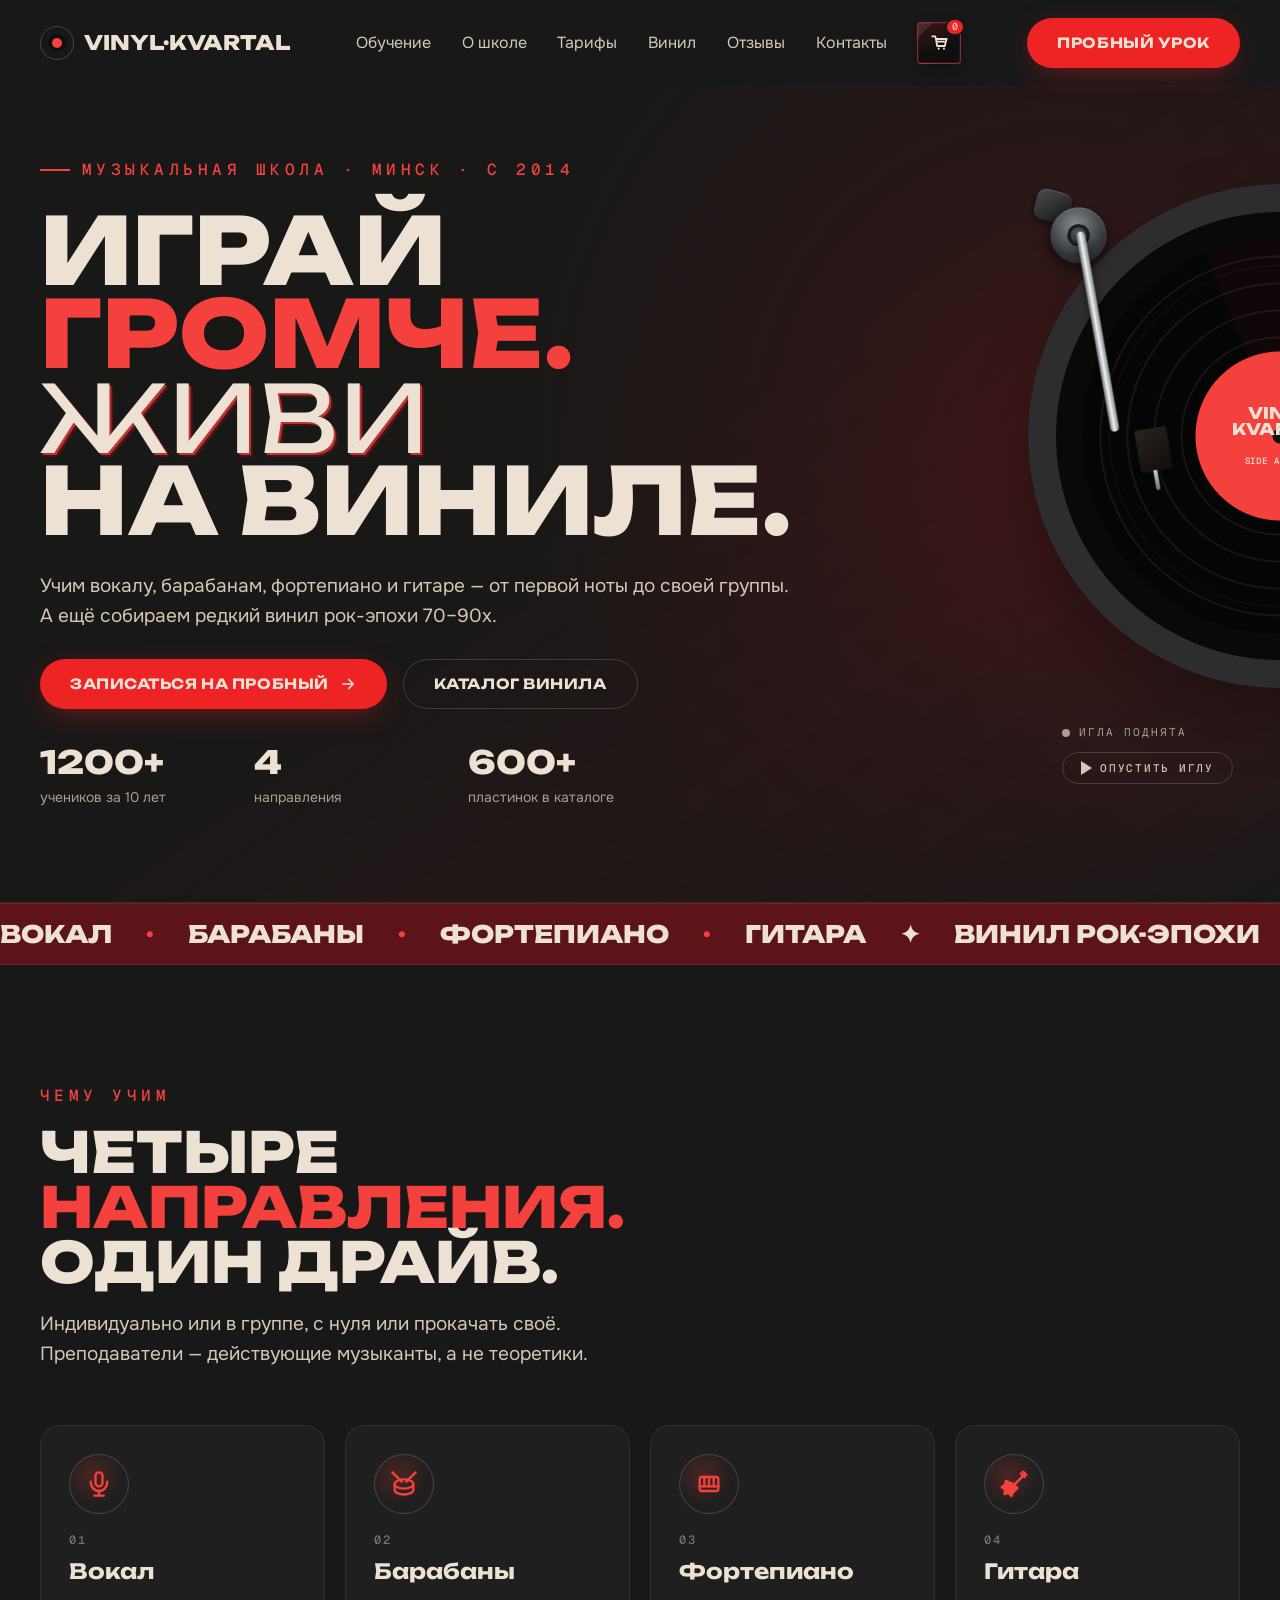
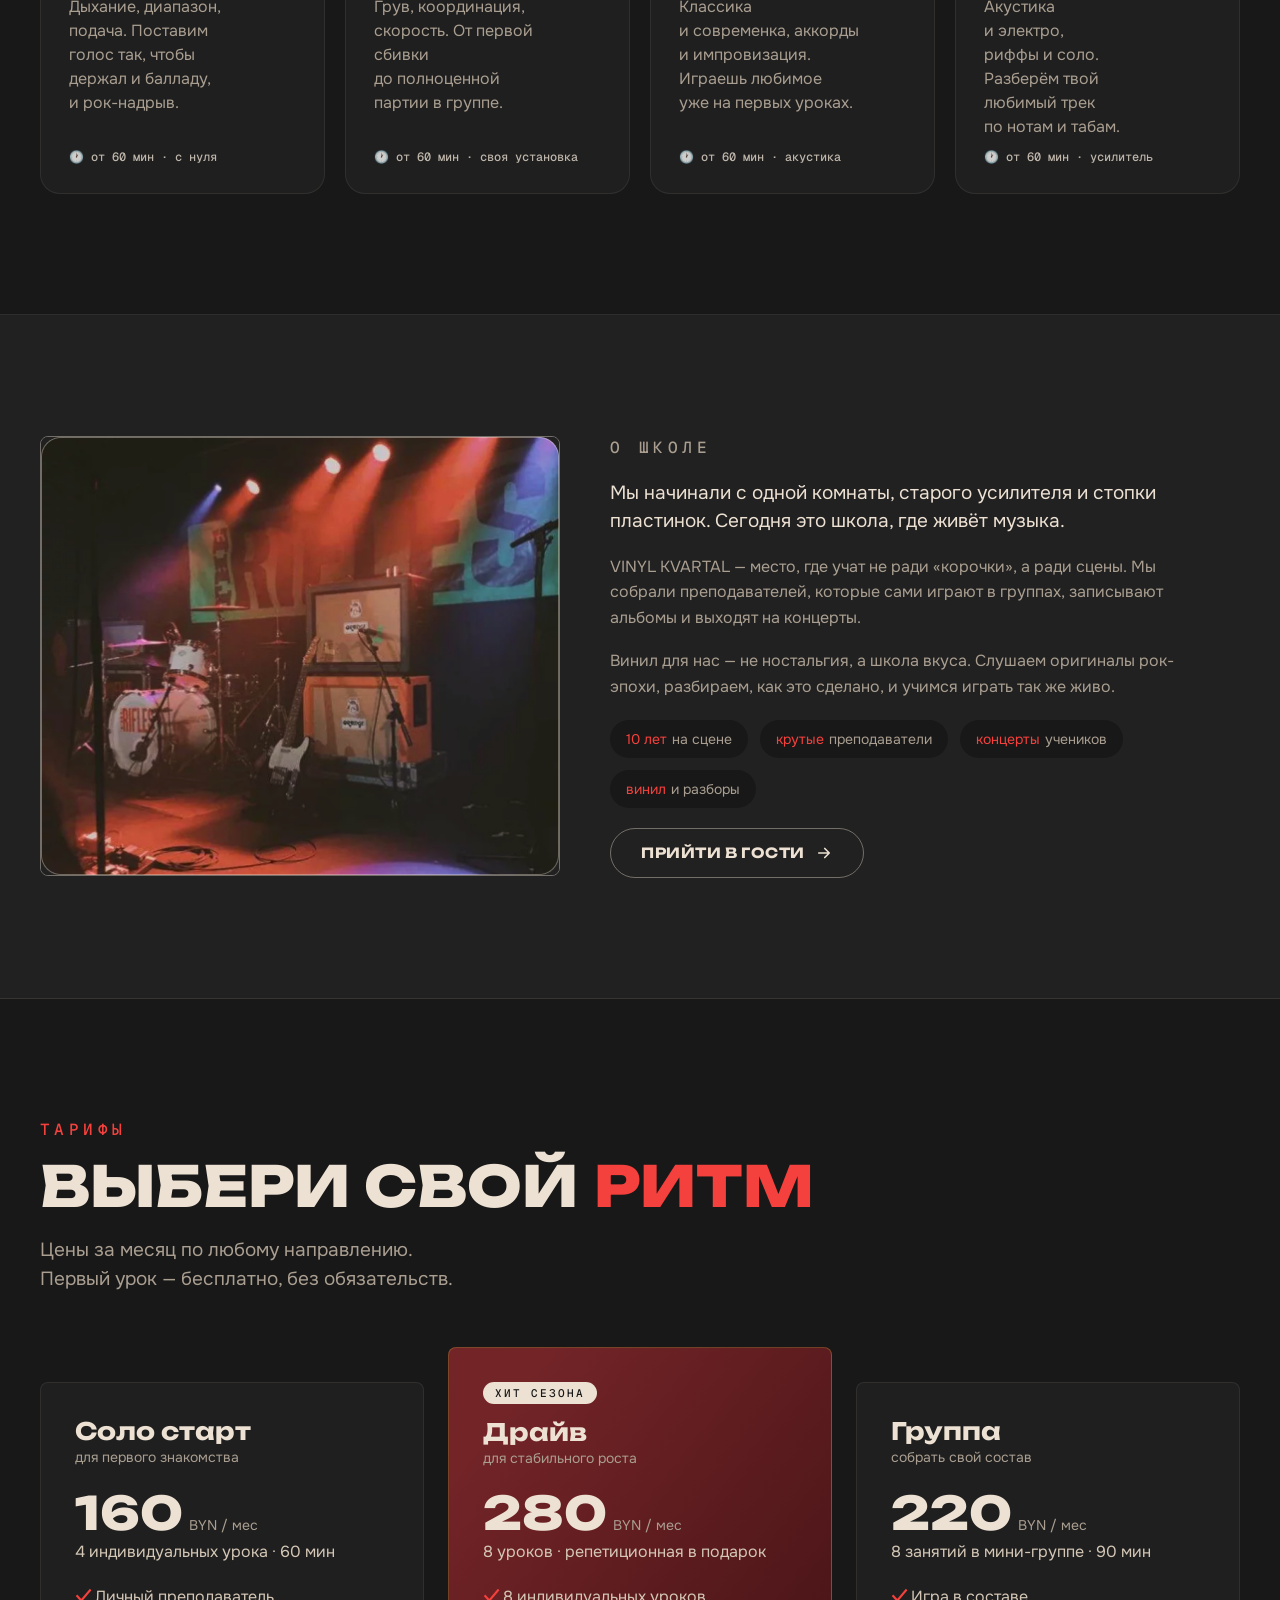
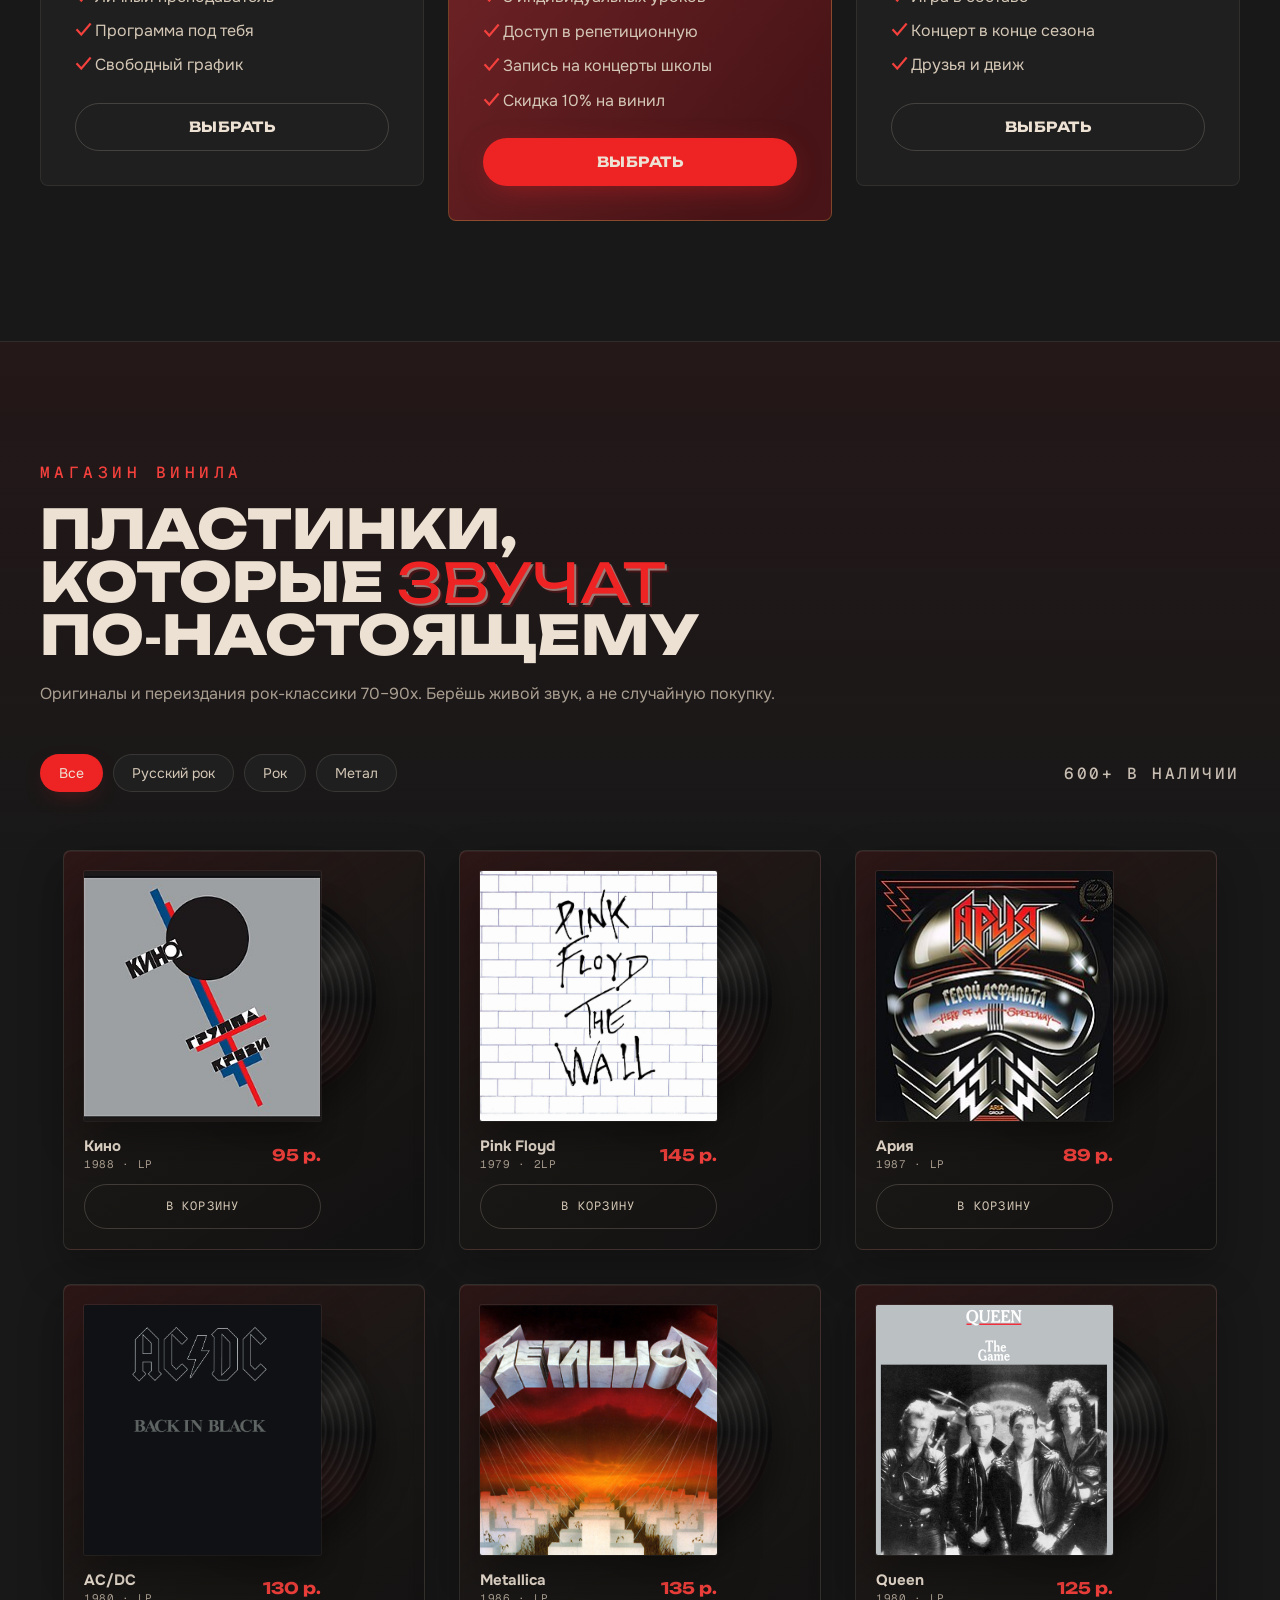
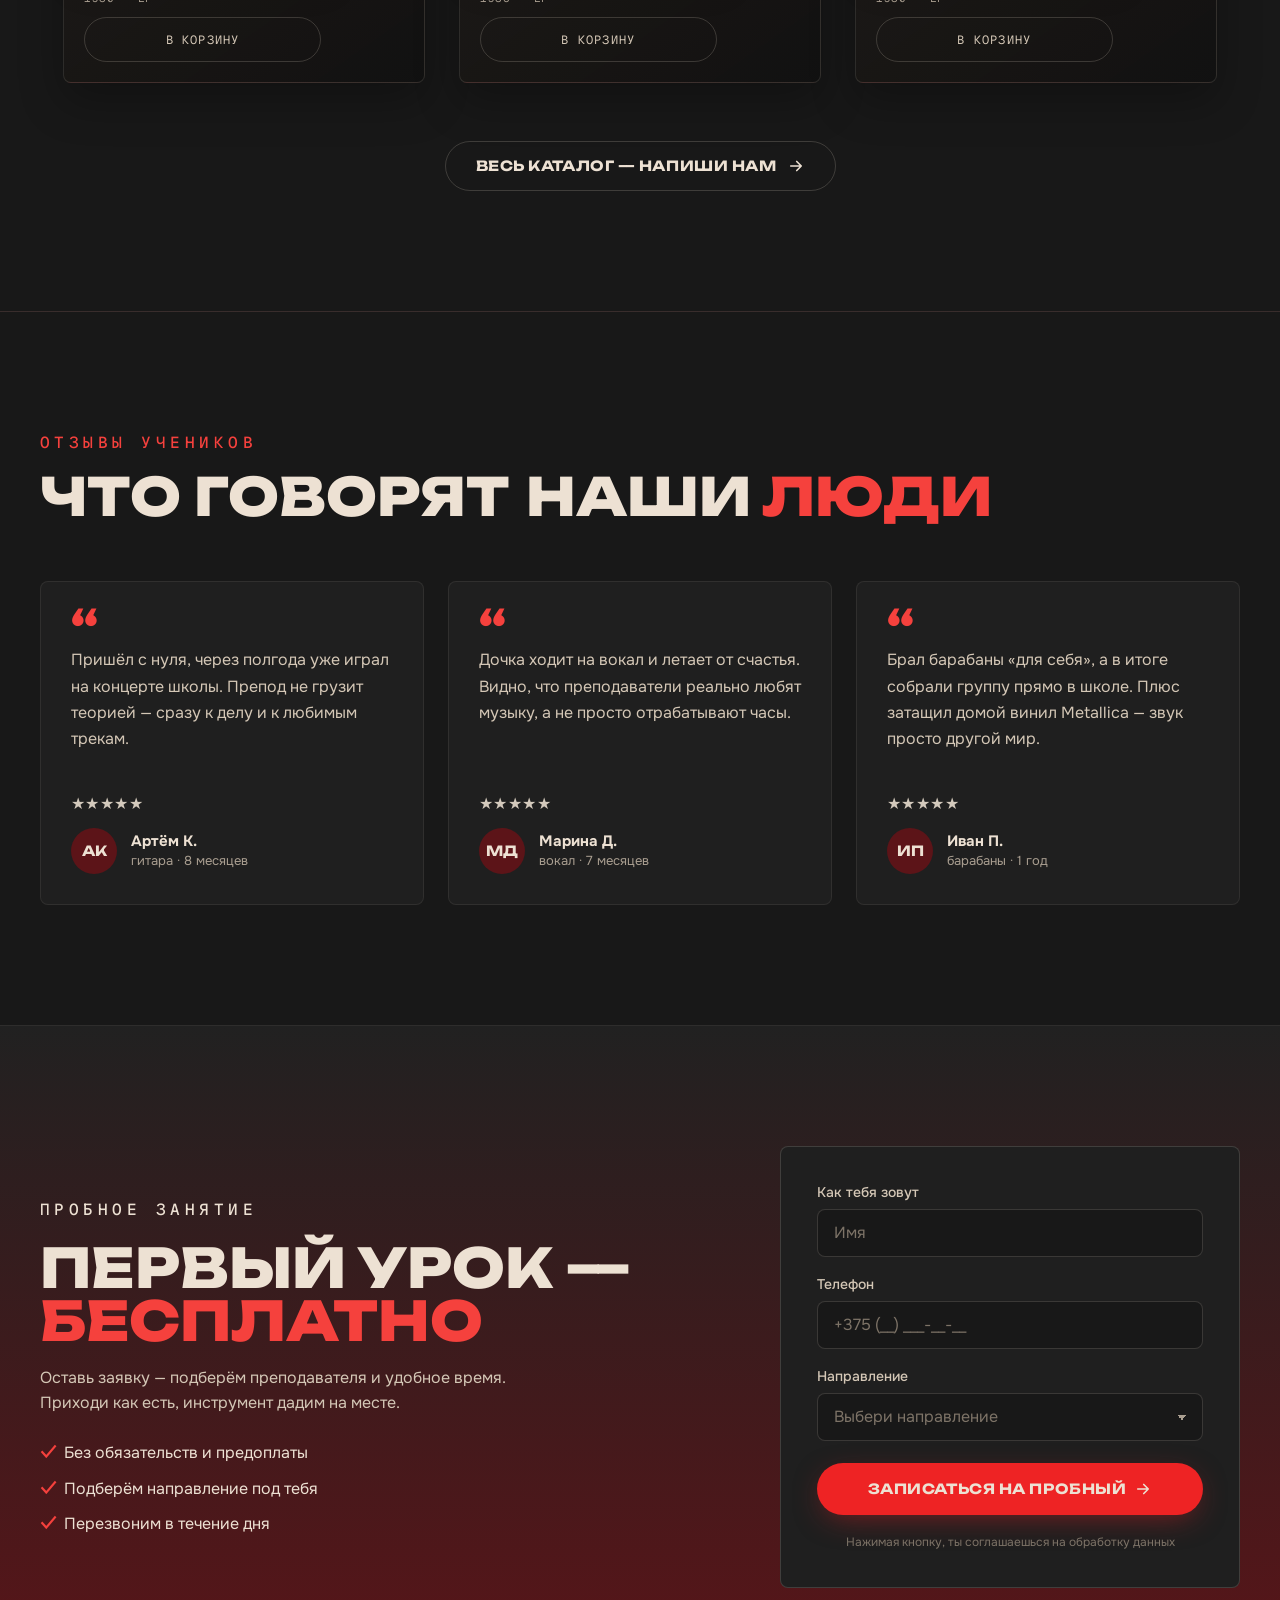
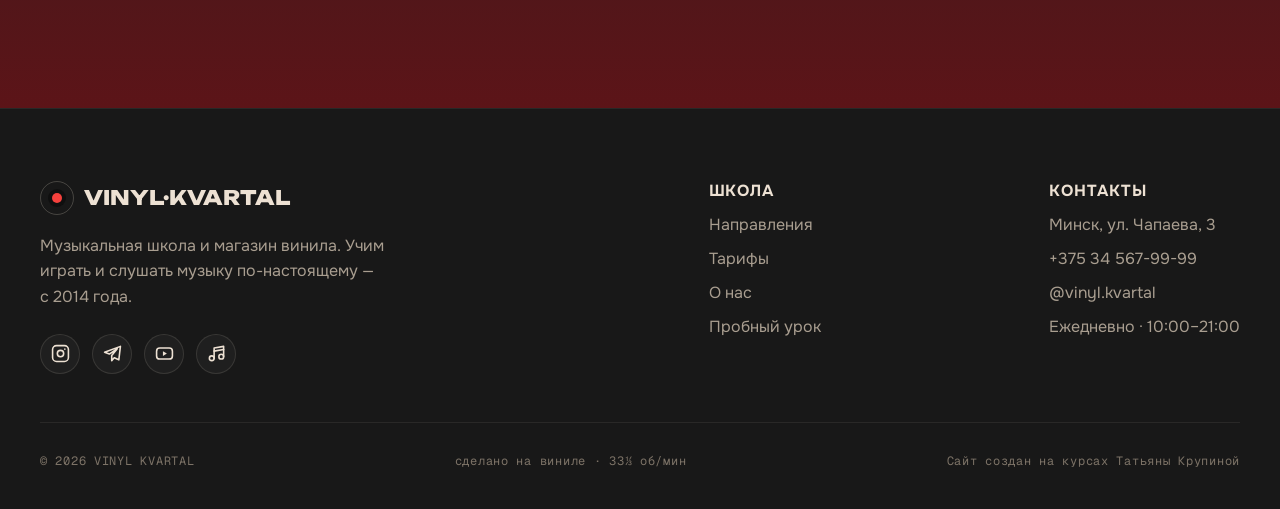
==== commit 3429f05b: "Add files via upload" ====
--- a/index.html
+++ b/index.html
@@ -42,6 +42,17 @@
           <a href="#vinyl">Винил</a>
           <a href="#reviews">Отзывы</a>
           <a href="#contacts">Контакты</a>
+          <button class="nav-cart" type="button" aria-label="Корзина, 0 товаров">
+            <svg viewBox="0 0 24 24" aria-hidden="true">
+              <path d="M4 5h3l1.2 3"></path>
+              <path d="M8 8h12l-2 8H9.4L8 8Z"></path>
+              <path d="M10 11h7"></path>
+              <path d="M11 19h.1"></path>
+              <path d="M17 19h.1"></path>
+            </svg>
+            <span class="nav-cart-label">Корзина</span>
+            <span class="cart-count" aria-hidden="true">0</span>
+          </button>
         </div>
 
         <a class="header-cta" href="#trial">Пробный урок</a>
@@ -366,7 +377,7 @@
                 </div>
                 <strong>95 р.</strong>
               </div>
-              <a class="record-buy" href="#contacts">В&nbsp;корзину</a>
+              <button class="record-buy" type="button">В&nbsp;корзину</button>
             </article>
 
             <article class="record-card">
@@ -381,7 +392,7 @@
                 </div>
                 <strong>145 р.</strong>
               </div>
-              <a class="record-buy" href="#contacts">В&nbsp;корзину</a>
+              <button class="record-buy" type="button">В&nbsp;корзину</button>
             </article>
 
             <article class="record-card">
@@ -396,7 +407,7 @@
                 </div>
                 <strong>89 р.</strong>
               </div>
-              <a class="record-buy" href="#contacts">В&nbsp;корзину</a>
+              <button class="record-buy" type="button">В&nbsp;корзину</button>
             </article>
 
             <article class="record-card">
@@ -411,7 +422,7 @@
                 </div>
                 <strong>130 р.</strong>
               </div>
-              <a class="record-buy" href="#contacts">В&nbsp;корзину</a>
+              <button class="record-buy" type="button">В&nbsp;корзину</button>
             </article>
 
             <article class="record-card">
@@ -426,7 +437,7 @@
                 </div>
                 <strong>135 р.</strong>
               </div>
-              <a class="record-buy" href="#contacts">В&nbsp;корзину</a>
+              <button class="record-buy" type="button">В&nbsp;корзину</button>
             </article>
 
             <article class="record-card">
@@ -441,7 +452,7 @@
                 </div>
                 <strong>125 р.</strong>
               </div>
-              <a class="record-buy" href="#contacts">В&nbsp;корзину</a>
+              <button class="record-buy" type="button">В&nbsp;корзину</button>
             </article>
           </div>
 
--- a/styles.css
+++ b/styles.css
@@ -16,6 +16,15 @@
   --shell: min(1200px, calc(100vw - 48px));
 }
 
+@font-face {
+  font-family: "Capture Smallz";
+  src:
+    local("Capture Smallz"),
+    local("Capture Smallz Regular"),
+    local("CaptureSmallz");
+  font-display: swap;
+}
+
 * {
   box-sizing: border-box;
 }
@@ -242,6 +251,77 @@
 .nav-links a:hover::after,
 .nav-links a:focus-visible::after {
   transform: scaleX(1);
+}
+
+.nav-cart {
+  position: relative;
+  display: inline-flex;
+  width: 44px;
+  height: 42px;
+  align-items: center;
+  justify-content: center;
+  overflow: visible;
+  border: 1.5px solid rgba(245, 65, 61, 0.54);
+  border-radius: 4px;
+  background:
+    linear-gradient(135deg, rgba(237, 225, 211, 0.1) 0 18%, transparent 18%),
+    linear-gradient(160deg, rgba(92, 20, 24, 0.54), rgba(15, 15, 15, 0.98) 62%);
+  color: var(--cream);
+  cursor: pointer;
+  box-shadow: inset 0 0 0 1px rgba(237, 225, 211, 0.06), 0 8px 18px rgba(0, 0, 0, 0.22);
+  transition: transform 160ms var(--spring), border-color 180ms var(--ease), background 180ms var(--ease), box-shadow 200ms var(--ease);
+}
+
+.nav-cart svg {
+  position: relative;
+  z-index: 1;
+  width: 21px;
+  height: 21px;
+  fill: none;
+  stroke: currentColor;
+  stroke-linecap: square;
+  stroke-linejoin: miter;
+  stroke-width: 2.1;
+  filter: drop-shadow(2px 2px 0 rgba(15, 15, 15, 0.76));
+}
+
+.cart-count {
+  position: absolute;
+  top: -5px;
+  right: -5px;
+  display: grid;
+  min-width: 18px;
+  height: 18px;
+  place-items: center;
+  padding: 0 5px;
+  border: 2px solid var(--ink);
+  border-radius: 999px;
+  background: var(--button-red);
+  color: var(--cream);
+  font-family: "Geist Mono", Consolas, monospace;
+  font-size: 10px;
+  line-height: 1;
+  z-index: 2;
+}
+
+.nav-cart-label {
+  display: none;
+}
+
+.nav-cart:hover,
+.nav-cart:focus-visible,
+.nav-cart.has-items {
+  border-color: rgba(245, 65, 61, 0.72);
+  background:
+    linear-gradient(135deg, rgba(237, 225, 211, 0.12) 0 18%, transparent 18%),
+    radial-gradient(circle at 74% 70%, rgba(245, 65, 61, 0.22), transparent 46%),
+    linear-gradient(160deg, rgba(121, 20, 25, 0.72), rgba(15, 15, 15, 0.96) 62%);
+  box-shadow: inset 0 0 0 1px rgba(237, 225, 211, 0.08), 0 10px 28px rgba(0, 0, 0, 0.24), 0 0 18px rgba(245, 65, 61, 0.2);
+}
+
+.nav-cart:hover,
+.nav-cart:focus-visible {
+  transform: translateY(-2px);
 }
 
 .header-cta,
@@ -368,6 +448,43 @@
     box-shadow: 0 24px 50px rgba(0, 0, 0, 0.3);
   }
 
+  .site-header.menu-open .nav-cart {
+    display: inline-flex;
+    width: 100%;
+    height: auto;
+    min-height: 58px;
+    align-items: center;
+    justify-content: center;
+    grid-column: 1 / -1;
+    gap: 12px;
+    border: 0;
+    border-bottom: 1px solid rgba(237, 225, 211, 0.1);
+    border-radius: 0;
+    background: transparent;
+    box-shadow: none;
+    font-family: "Onest", Arial, sans-serif;
+    font-size: 15px;
+    transform: none;
+  }
+
+  .site-header.menu-open .nav-cart-label {
+    display: inline;
+  }
+
+  .site-header.menu-open .cart-count {
+    position: static;
+    border-color: rgba(31, 31, 31, 0.92);
+  }
+
+  .site-header.menu-open .nav-cart:hover,
+  .site-header.menu-open .nav-cart:focus-visible,
+  .site-header.menu-open .nav-cart.has-items {
+    background:
+      linear-gradient(90deg, rgba(245, 65, 61, 0.16), rgba(92, 20, 24, 0.14) 46%, transparent),
+      rgba(237, 225, 211, 0.035);
+    transform: none;
+  }
+
   .site-header.menu-open .nav-links a {
     min-width: 0;
     padding: 17px 18px 17px 42px;
@@ -423,9 +540,9 @@
   overflow: hidden;
   border-bottom: 1px solid rgba(237, 225, 211, 0.1);
   background:
-    radial-gradient(circle at 82% 40%, rgba(121, 20, 25, 0.52) 0, rgba(92, 20, 24, 0.34) 28%, transparent 58%),
-    radial-gradient(circle at 96% 62%, rgba(245, 65, 61, 0.1) 0, transparent 32%),
-    linear-gradient(145deg, var(--ink) 0%, #191817 46%, rgba(45, 24, 24, 0.86) 68%, var(--ink) 100%);
+    radial-gradient(circle at 83% 42%, rgba(121, 20, 25, 0.34) 0, rgba(92, 20, 24, 0.2) 25%, transparent 46%),
+    radial-gradient(circle at 96% 58%, rgba(245, 65, 61, 0.055) 0, transparent 24%),
+    linear-gradient(145deg, var(--ink) 0%, #191817 48%, rgba(40, 23, 23, 0.68) 70%, var(--ink) 100%);
 }
 
 .hero-wrap {
@@ -485,9 +602,15 @@
 }
 
 h1 .outline {
-  color: transparent;
-  -webkit-text-stroke: 1.5px var(--cream);
-  text-stroke: 1.5px var(--cream);
+  display: inline-block;
+  color: var(--cream);
+  font-family: "Capture Smallz", "Unbounded", Arial, sans-serif;
+  font-weight: 400;
+  letter-spacing: 0.02em;
+  transform: translateY(0.01em);
+  text-shadow:
+    2px 2px 0 rgba(245, 65, 61, 0.68),
+    4px 4px 0 rgba(92, 20, 24, 0.64);
 }
 
 .hero-text {
@@ -1551,9 +1674,15 @@
 }
 
 .catalog-title .outline-gold {
-  color: transparent;
-  -webkit-text-stroke: 1.2px #d2a544;
-  text-stroke: 1.2px #d2a544;
+  display: inline-block;
+  color: var(--button-red);
+  font-family: "Capture Smallz", "Unbounded", Arial, sans-serif;
+  font-weight: 400;
+  letter-spacing: 0.02em;
+  transform: translateY(0.01em);
+  text-shadow:
+    2px 2px 0 rgba(237, 225, 211, 0.5),
+    4px 4px 0 rgba(92, 20, 24, 0.64);
 }
 
 .catalog-title-pair {
@@ -1795,6 +1924,7 @@
   font-size: 12px;
   letter-spacing: 0.1em;
   text-transform: uppercase;
+  cursor: pointer;
   transition: transform 160ms var(--spring), background 180ms var(--ease), border-color 180ms var(--ease), color 180ms var(--ease);
 }
 
@@ -1804,6 +1934,13 @@
   background: var(--button-red);
   color: var(--cream);
   transform: translateY(-2px);
+}
+
+.record-buy.is-added {
+  border-color: rgba(245, 65, 61, 0.86);
+  background: rgba(245, 65, 61, 0.12);
+  color: var(--cream);
+  box-shadow: 0 0 22px rgba(245, 65, 61, 0.18);
 }
 
 .catalog-foot {
@@ -2321,6 +2458,10 @@
 
   .hero {
     min-height: auto;
+    background:
+      radial-gradient(circle at 50% 74%, rgba(121, 20, 25, 0.34) 0, rgba(92, 20, 24, 0.22) 22%, transparent 42%),
+      radial-gradient(circle at 56% 80%, rgba(245, 65, 61, 0.055) 0, transparent 22%),
+      linear-gradient(180deg, var(--ink) 0%, #191817 52%, rgba(40, 23, 23, 0.62) 72%, var(--ink) 100%);
   }
 
   .hero-wrap {
@@ -2497,6 +2638,13 @@
     padding-bottom: 64px;
   }
 
+  .hero {
+    background:
+      radial-gradient(circle at 50% 76%, rgba(121, 20, 25, 0.34) 0, rgba(92, 20, 24, 0.22) 22%, transparent 40%),
+      radial-gradient(circle at 56% 82%, rgba(245, 65, 61, 0.055) 0, transparent 20%),
+      linear-gradient(180deg, var(--ink) 0%, #191817 54%, rgba(40, 23, 23, 0.62) 74%, var(--ink) 100%);
+  }
+
   h1,
   h2,
   .pricing-title,
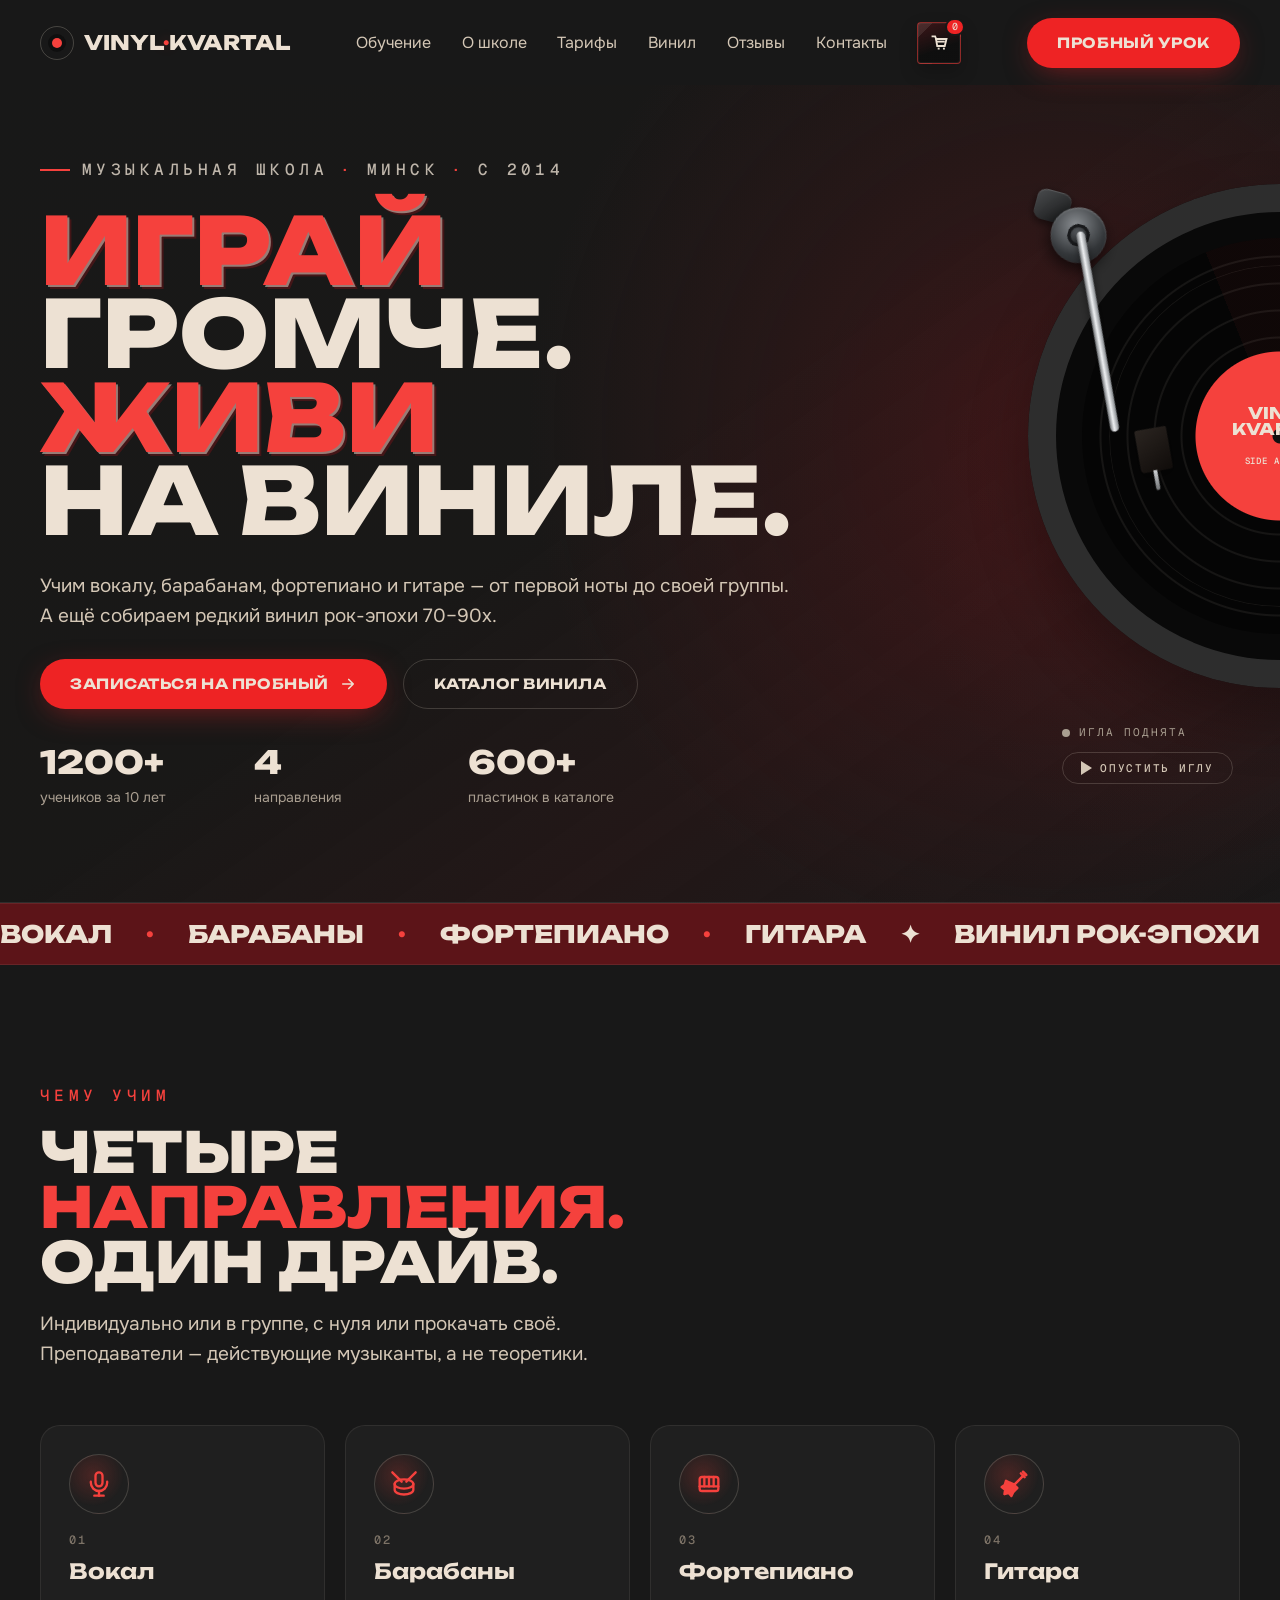
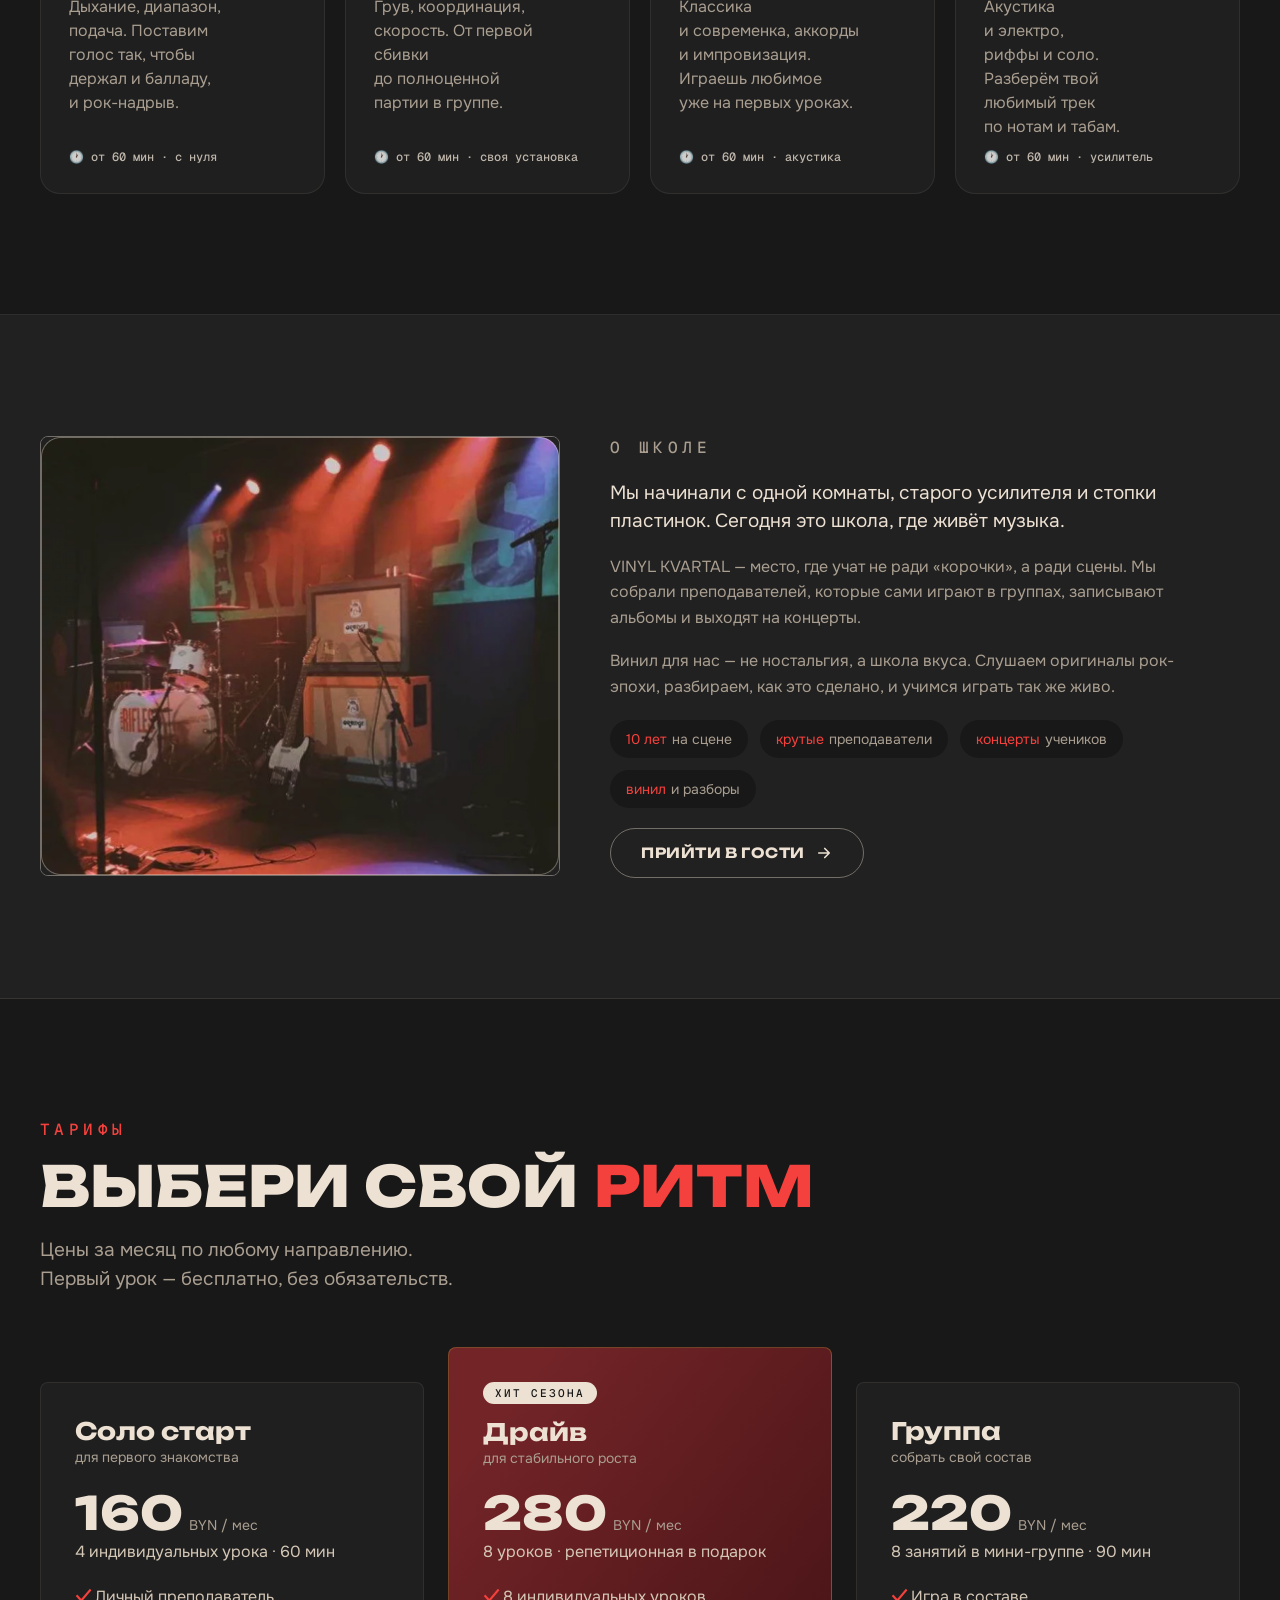
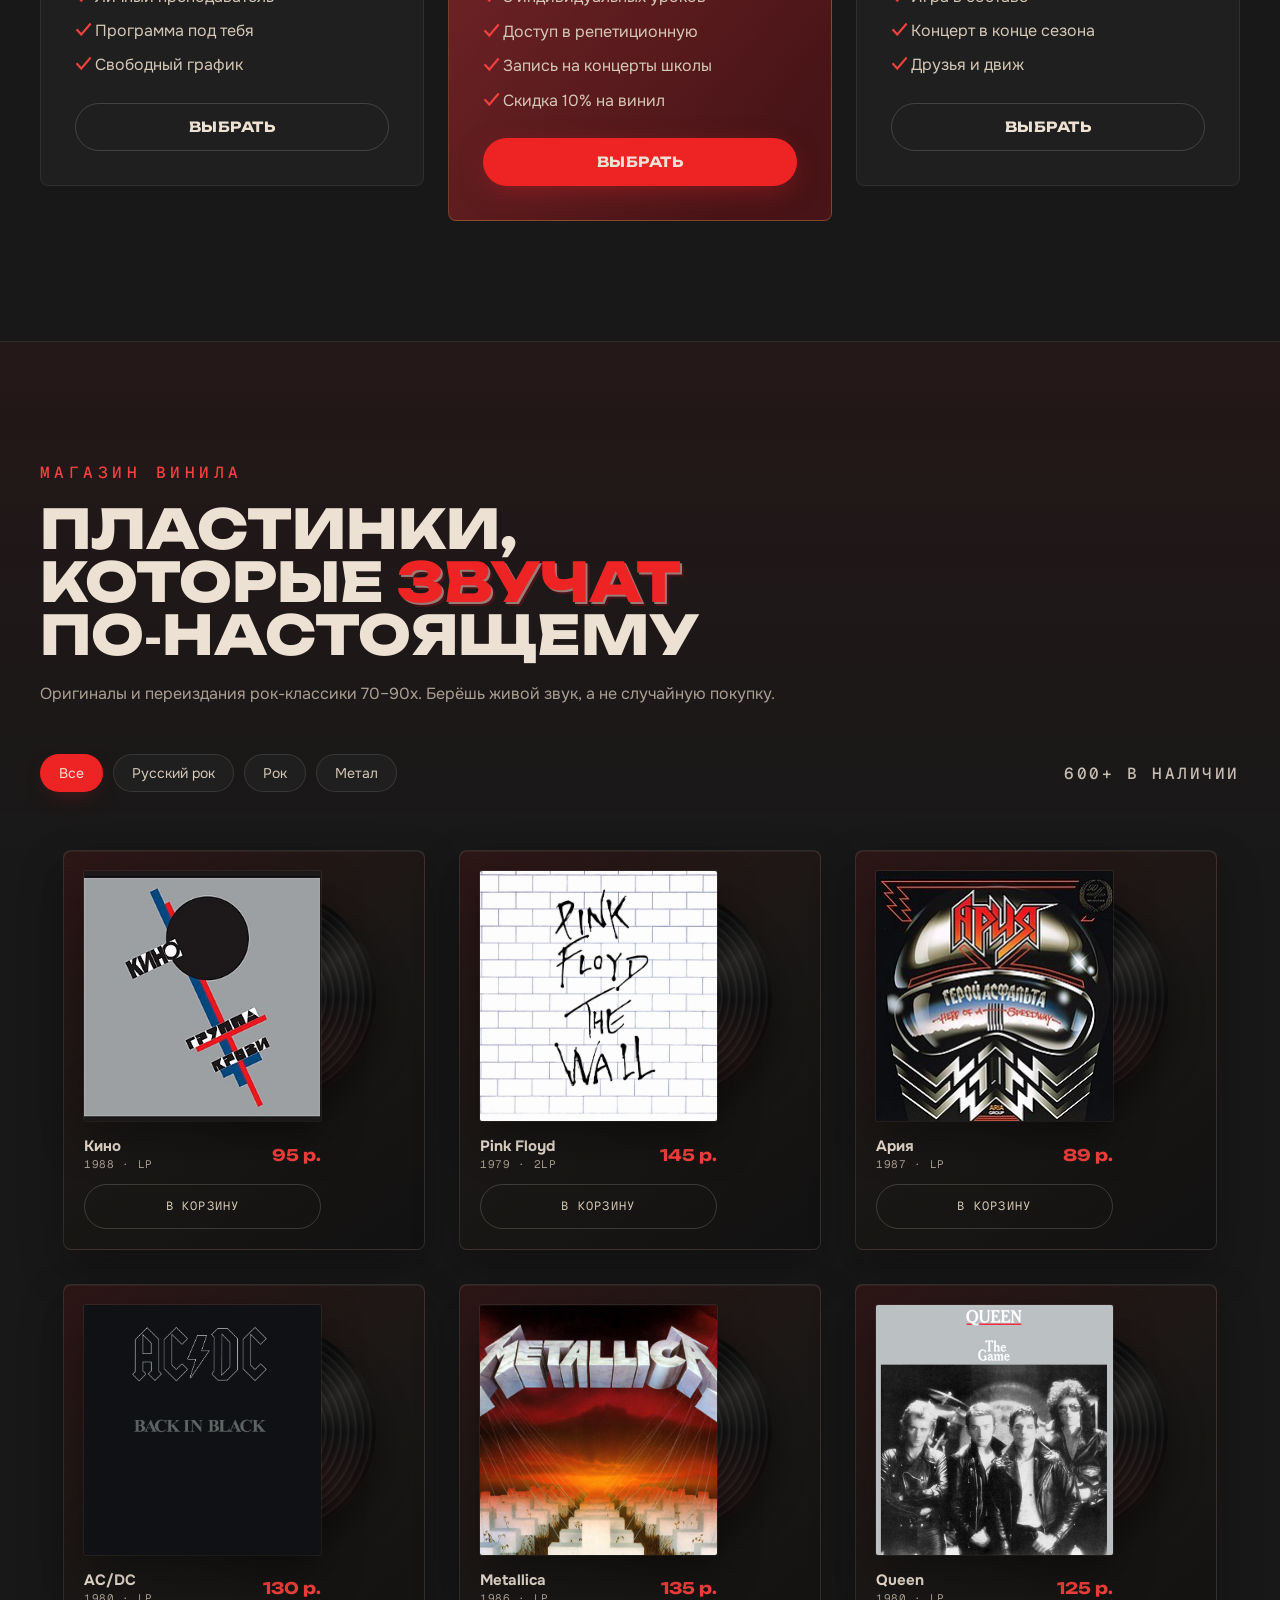
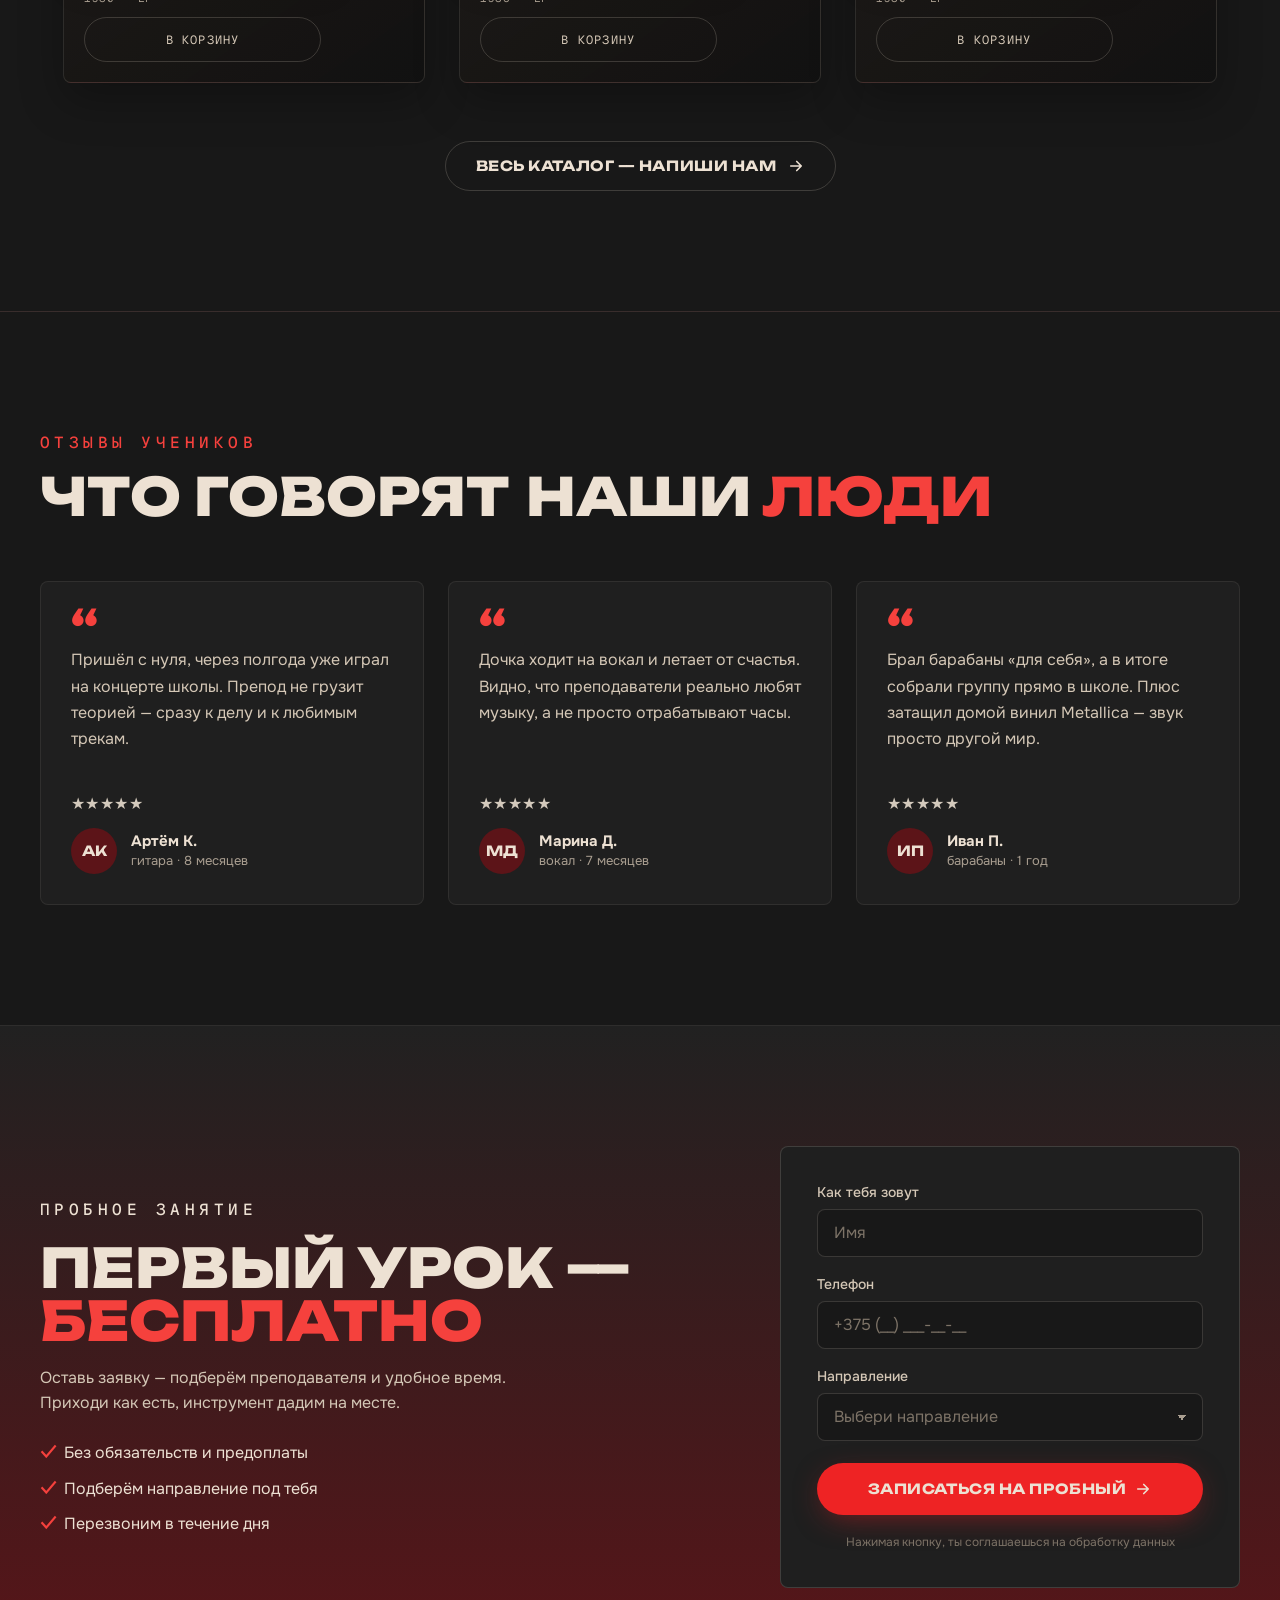
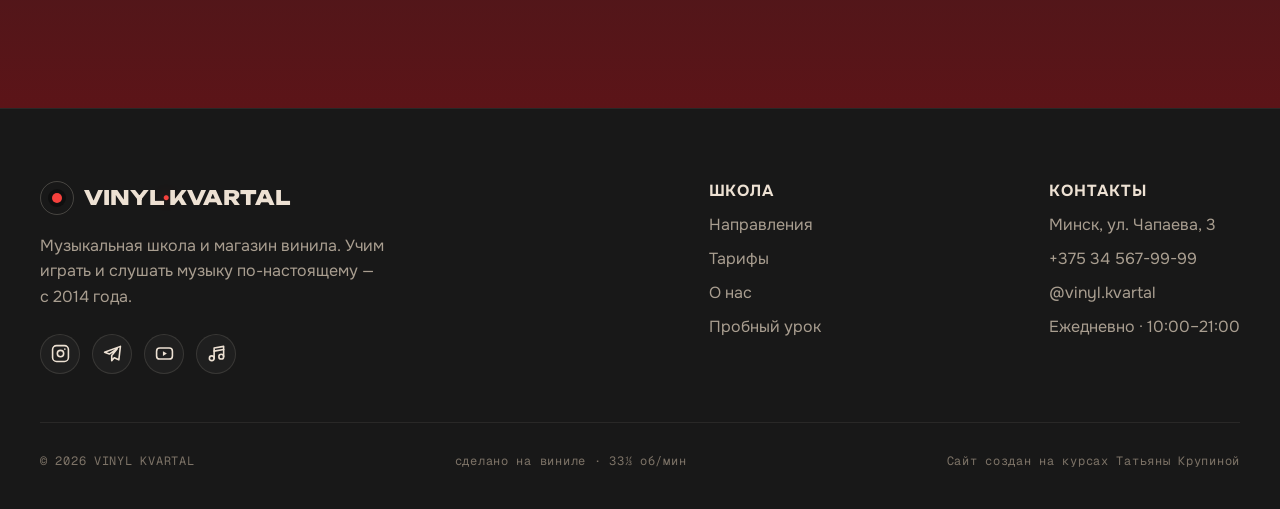
==== commit 070c51fb: "Add files via upload" ====
--- a/index.html
+++ b/index.html
@@ -27,7 +27,7 @@
       <nav class="nav-wrap">
         <a class="brand" href="#" aria-label="VINYL·KVARTAL">
           <span class="brand-mark" aria-hidden="true"></span>
-          <span class="brand-name">VINYL·KVARTAL</span>
+          <span class="brand-name">VINYL<span class="brand-dot">·</span>KVARTAL</span>
         </a>
 
         <button class="menu-toggle" type="button" aria-label="Открыть меню" aria-expanded="false">
@@ -63,13 +63,13 @@
       <section class="hero" aria-labelledby="hero-title">
         <div class="hero-wrap">
           <div class="hero-copy">
-            <p class="kicker"><span></span>Музыкальная школа · Минск · с&nbsp;2014</p>
+            <p class="kicker"><span></span>Музыкальная школа <i>·</i> Минск <i>·</i> с&nbsp;2014</p>
 
             <h1 id="hero-title">
-              <span>Играй</span>
-              <span class="accent">громче.</span>
+              <span class="outline">Играй</span>
+              <span class="hero-title-light">громче.</span>
               <span class="outline">живи</span>
-              <span>на&nbsp;виниле.</span>
+              <span class="hero-title-light">на&nbsp;виниле.</span>
             </h1>
 
             <p class="hero-text">
@@ -590,7 +590,7 @@
           <div class="footer-brand">
             <a class="brand" href="#" aria-label="VINYL·KVARTAL">
               <span class="brand-mark" aria-hidden="true"></span>
-              <span class="brand-name">VINYL·KVARTAL</span>
+              <span class="brand-name">VINYL<span class="brand-dot">·</span>KVARTAL</span>
             </a>
             <p>
               Музыкальная школа и&nbsp;магазин винила. Учим играть и&nbsp;слушать музыку
--- a/styles.css
+++ b/styles.css
@@ -1,4 +1,4 @@
-:root {
+﻿:root {
   --ink: #181818;
   --cream: #ede1d3;
   --muted: #d4c7b6;
@@ -16,15 +16,6 @@
   --shell: min(1200px, calc(100vw - 48px));
 }
 
-@font-face {
-  font-family: "Capture Smallz";
-  src:
-    local("Capture Smallz"),
-    local("Capture Smallz Regular"),
-    local("CaptureSmallz");
-  font-display: swap;
-}
-
 * {
   box-sizing: border-box;
 }
@@ -211,6 +202,11 @@
   font-weight: 800;
   letter-spacing: 0;
   text-transform: uppercase;
+}
+
+.brand-dot {
+  color: var(--red);
+  text-shadow: 0 0 12px rgba(245, 65, 61, 0.38);
 }
 
 .nav-links {
@@ -385,7 +381,7 @@
   border-color: var(--button-red);
   background:
     radial-gradient(circle at 50% 50%, rgba(245, 65, 61, 0.2), transparent 62%),
-    rgba(238, 35, 36, 0.08);
+    rgba(200, 31, 36, 0.08);
   box-shadow: 0 10px 26px rgba(0, 0, 0, 0.22), inset 0 0 0 1px rgba(245, 65, 61, 0.08);
   transform: translateY(-2px);
 }
@@ -569,7 +565,7 @@
   align-items: center;
   gap: 12px;
   margin: 0 0 28px;
-  color: var(--red);
+  color: rgba(237, 225, 211, 0.78);
   font-family: "Geist Mono", Consolas, monospace;
   font-size: 16px;
   font-weight: 500;
@@ -583,6 +579,11 @@
   height: 2px;
   flex: 0 0 auto;
   background: var(--red);
+}
+
+.kicker i {
+  color: var(--red);
+  font-style: normal;
 }
 
 h1 {
@@ -601,15 +602,19 @@
   color: var(--red);
 }
 
+.hero-title-light {
+  color: var(--cream);
+}
+
 h1 .outline {
   display: inline-block;
-  color: var(--cream);
-  font-family: "Capture Smallz", "Unbounded", Arial, sans-serif;
-  font-weight: 400;
-  letter-spacing: 0.02em;
-  transform: translateY(0.01em);
+  color: var(--red);
+  font-family: "Unbounded", Arial, sans-serif;
+  font-weight: 800;
+  letter-spacing: 0;
+  transform: none;
   text-shadow:
-    2px 2px 0 rgba(245, 65, 61, 0.68),
+    2px 2px 0 rgba(237, 225, 211, 0.5),
     4px 4px 0 rgba(92, 20, 24, 0.64);
 }
 
@@ -1593,7 +1598,7 @@
   position: absolute;
   top: 0;
   left: 0;
-  content: "✓";
+  content: "\2713";
   color: var(--red);
   font-weight: 700;
 }
@@ -1676,10 +1681,10 @@
 .catalog-title .outline-gold {
   display: inline-block;
   color: var(--button-red);
-  font-family: "Capture Smallz", "Unbounded", Arial, sans-serif;
-  font-weight: 400;
-  letter-spacing: 0.02em;
-  transform: translateY(0.01em);
+  font-family: "Unbounded", Arial, sans-serif;
+  font-weight: 800;
+  letter-spacing: 0;
+  transform: none;
   text-shadow:
     2px 2px 0 rgba(237, 225, 211, 0.5),
     4px 4px 0 rgba(92, 20, 24, 0.64);
@@ -2192,7 +2197,7 @@
   position: absolute;
   top: 0;
   left: 0;
-  content: "✓";
+  content: "\2713";
   color: var(--red);
   font-weight: 700;
 }
@@ -3113,3 +3118,5 @@
     display: none;
   }
 }
+
+
